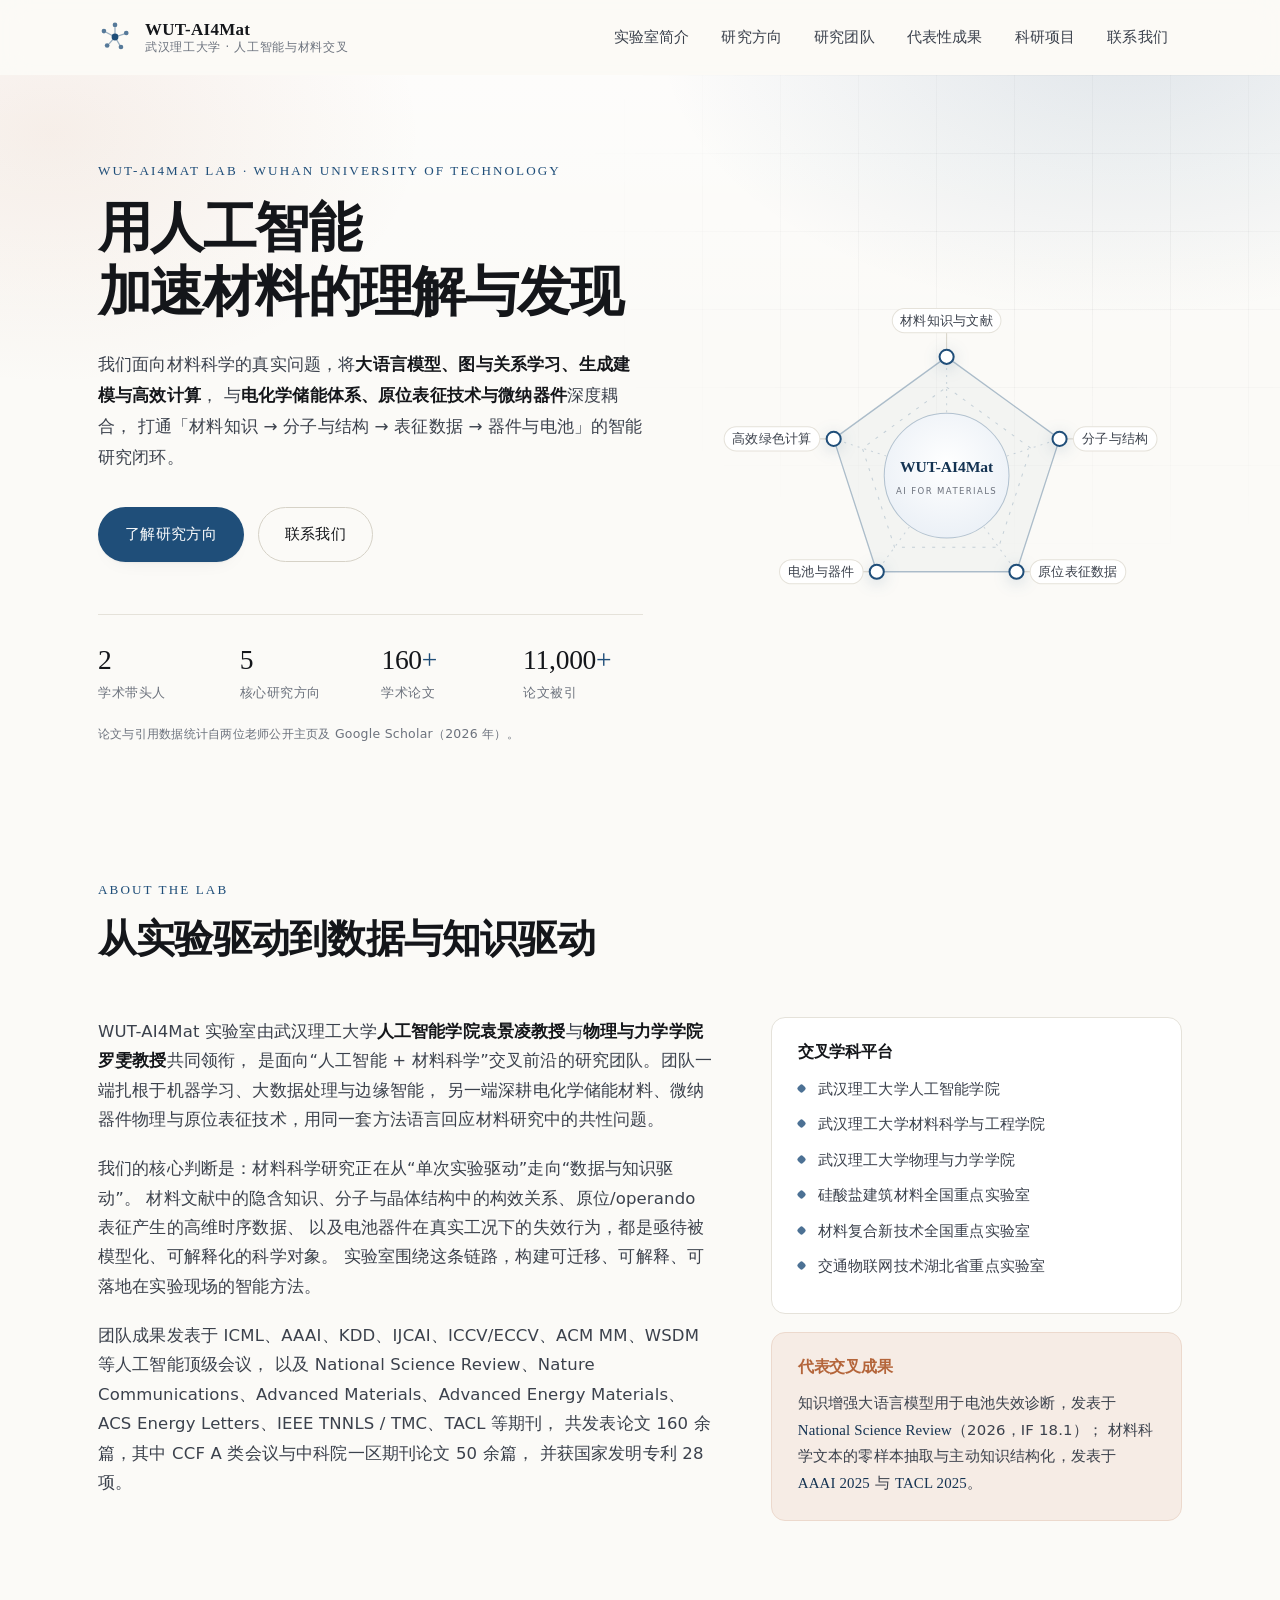
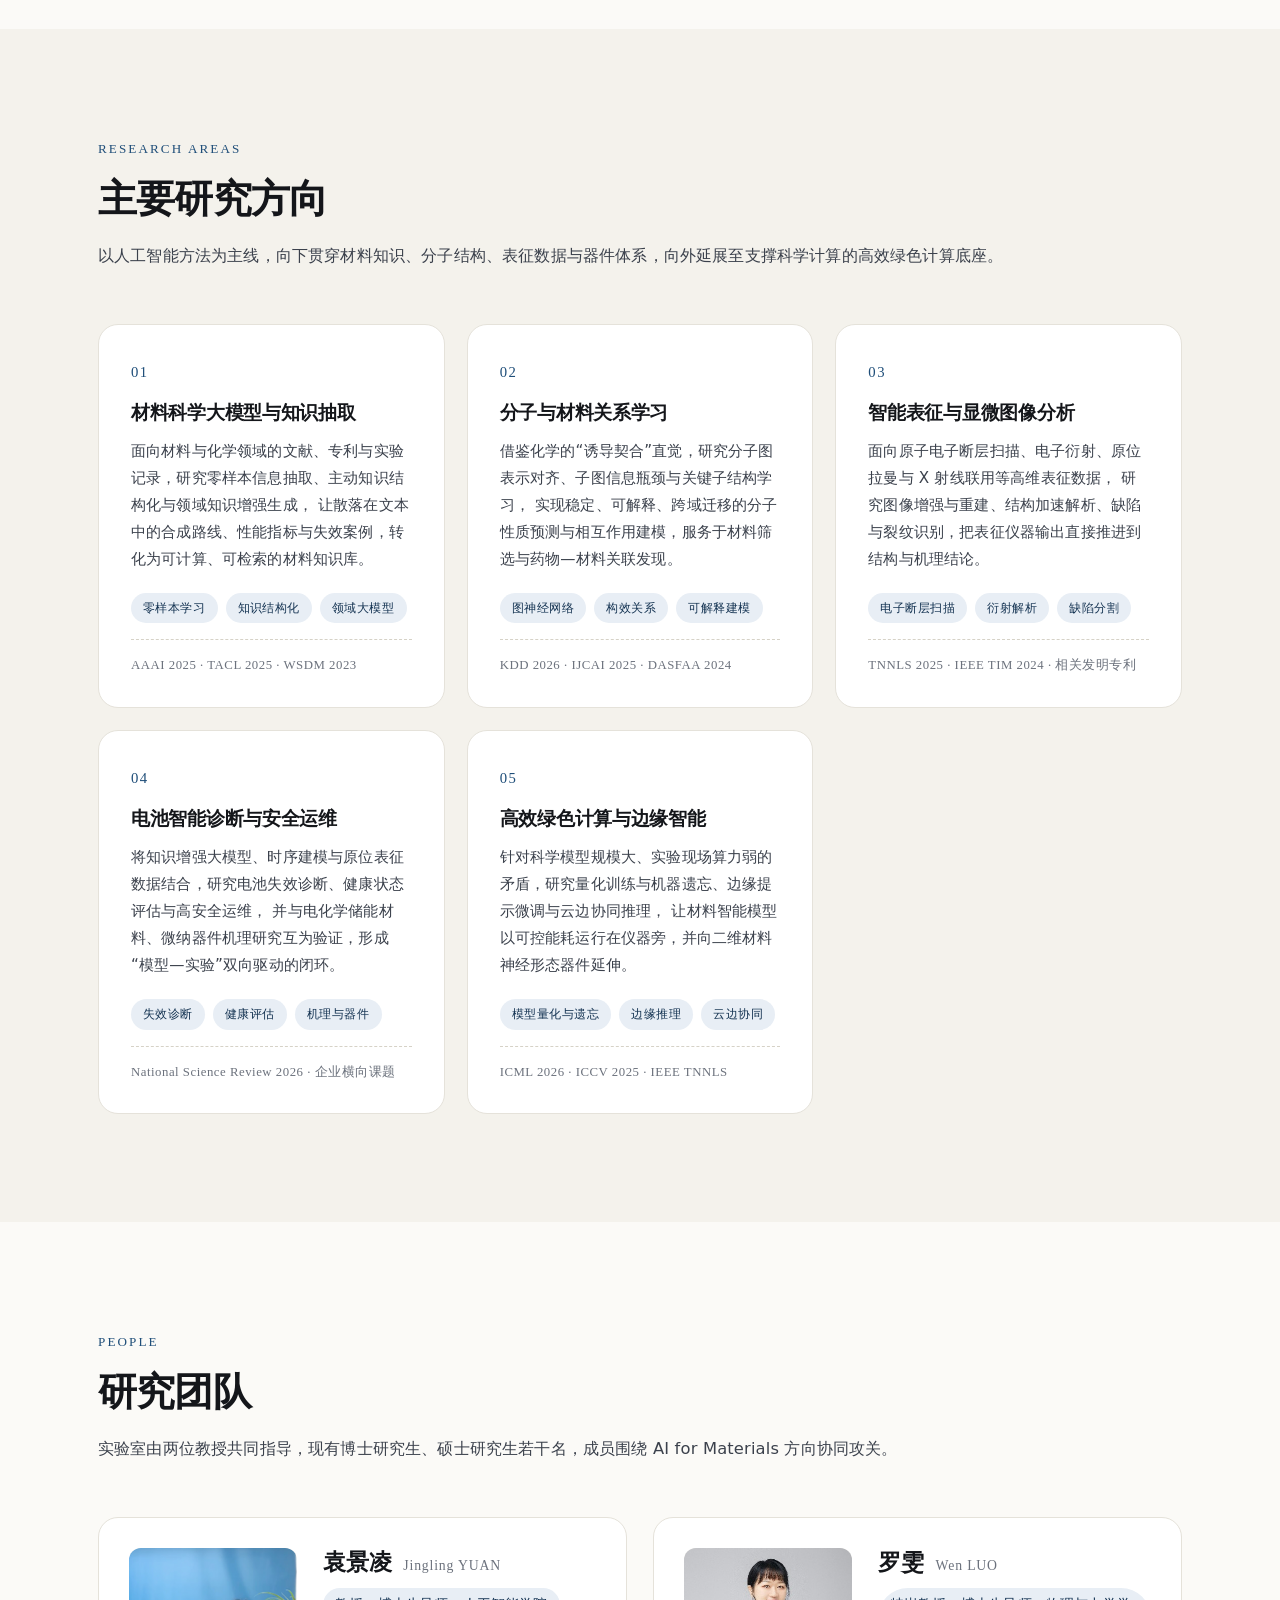
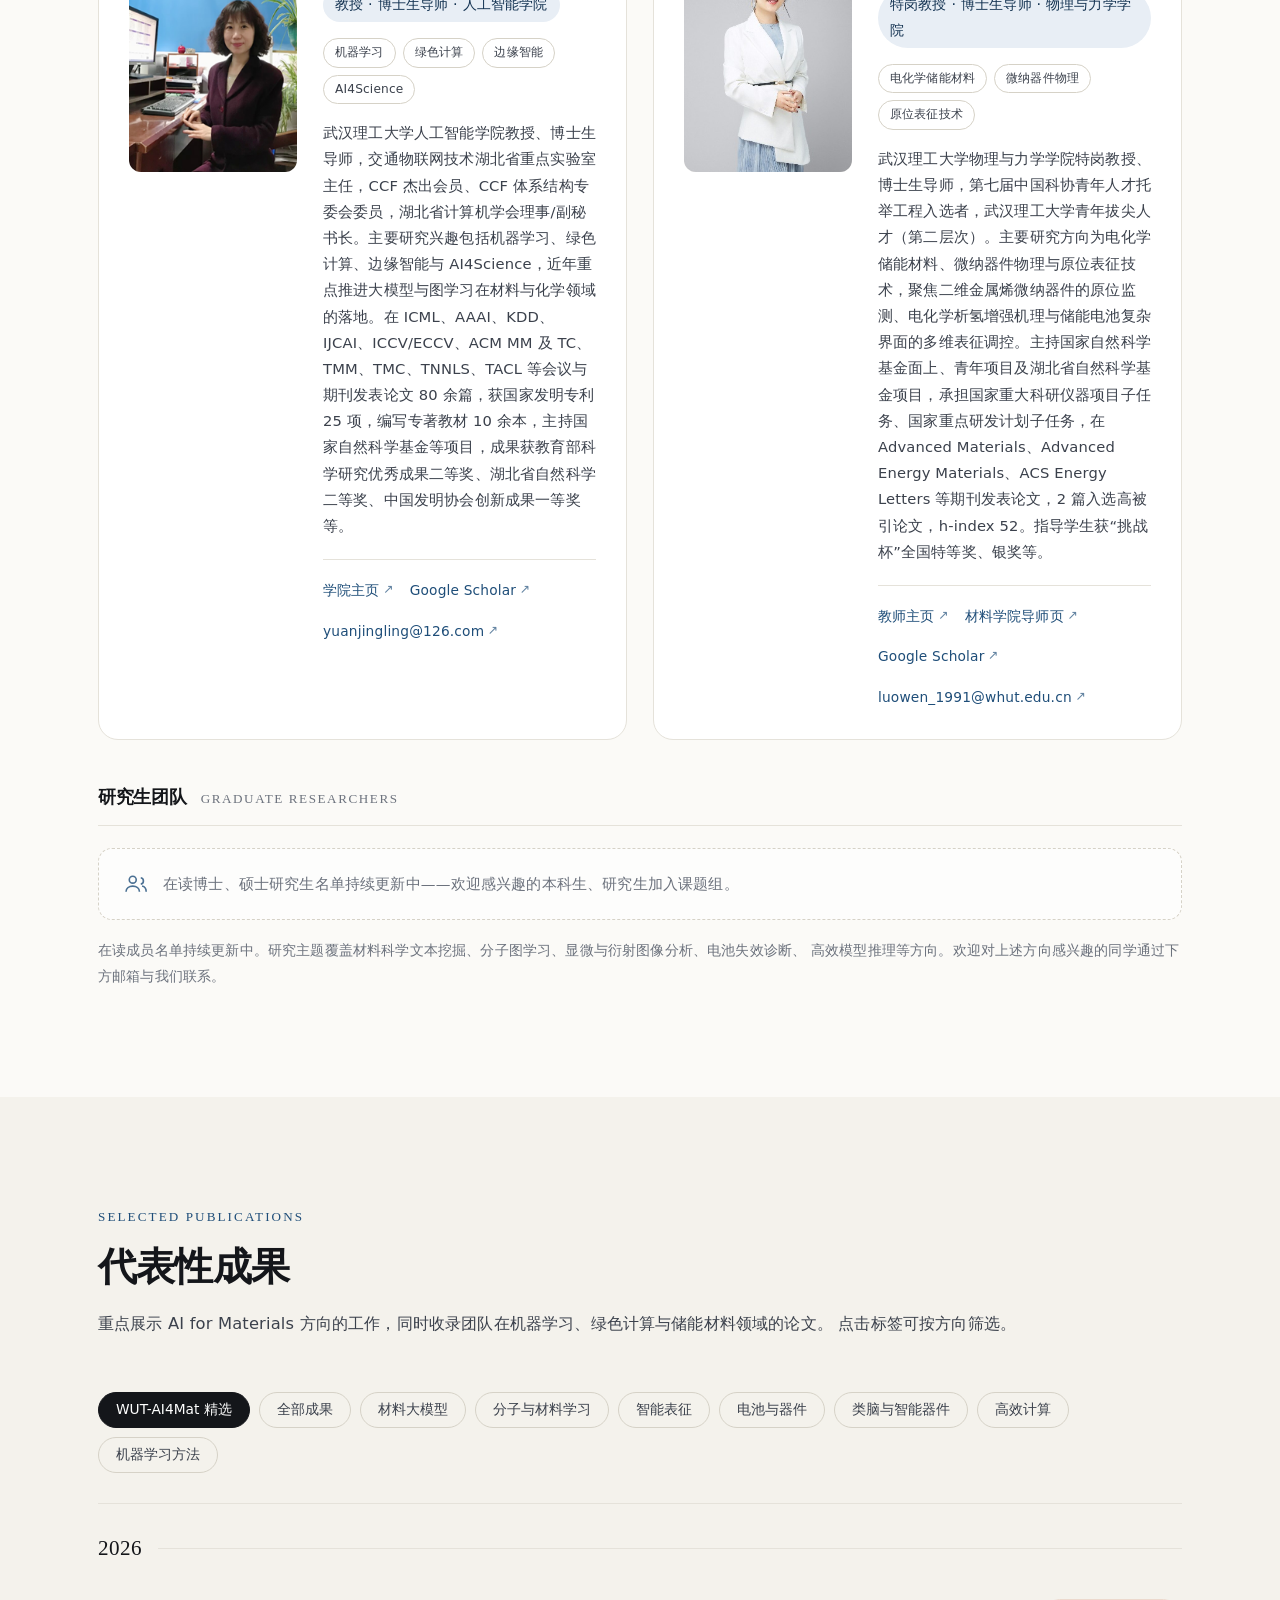
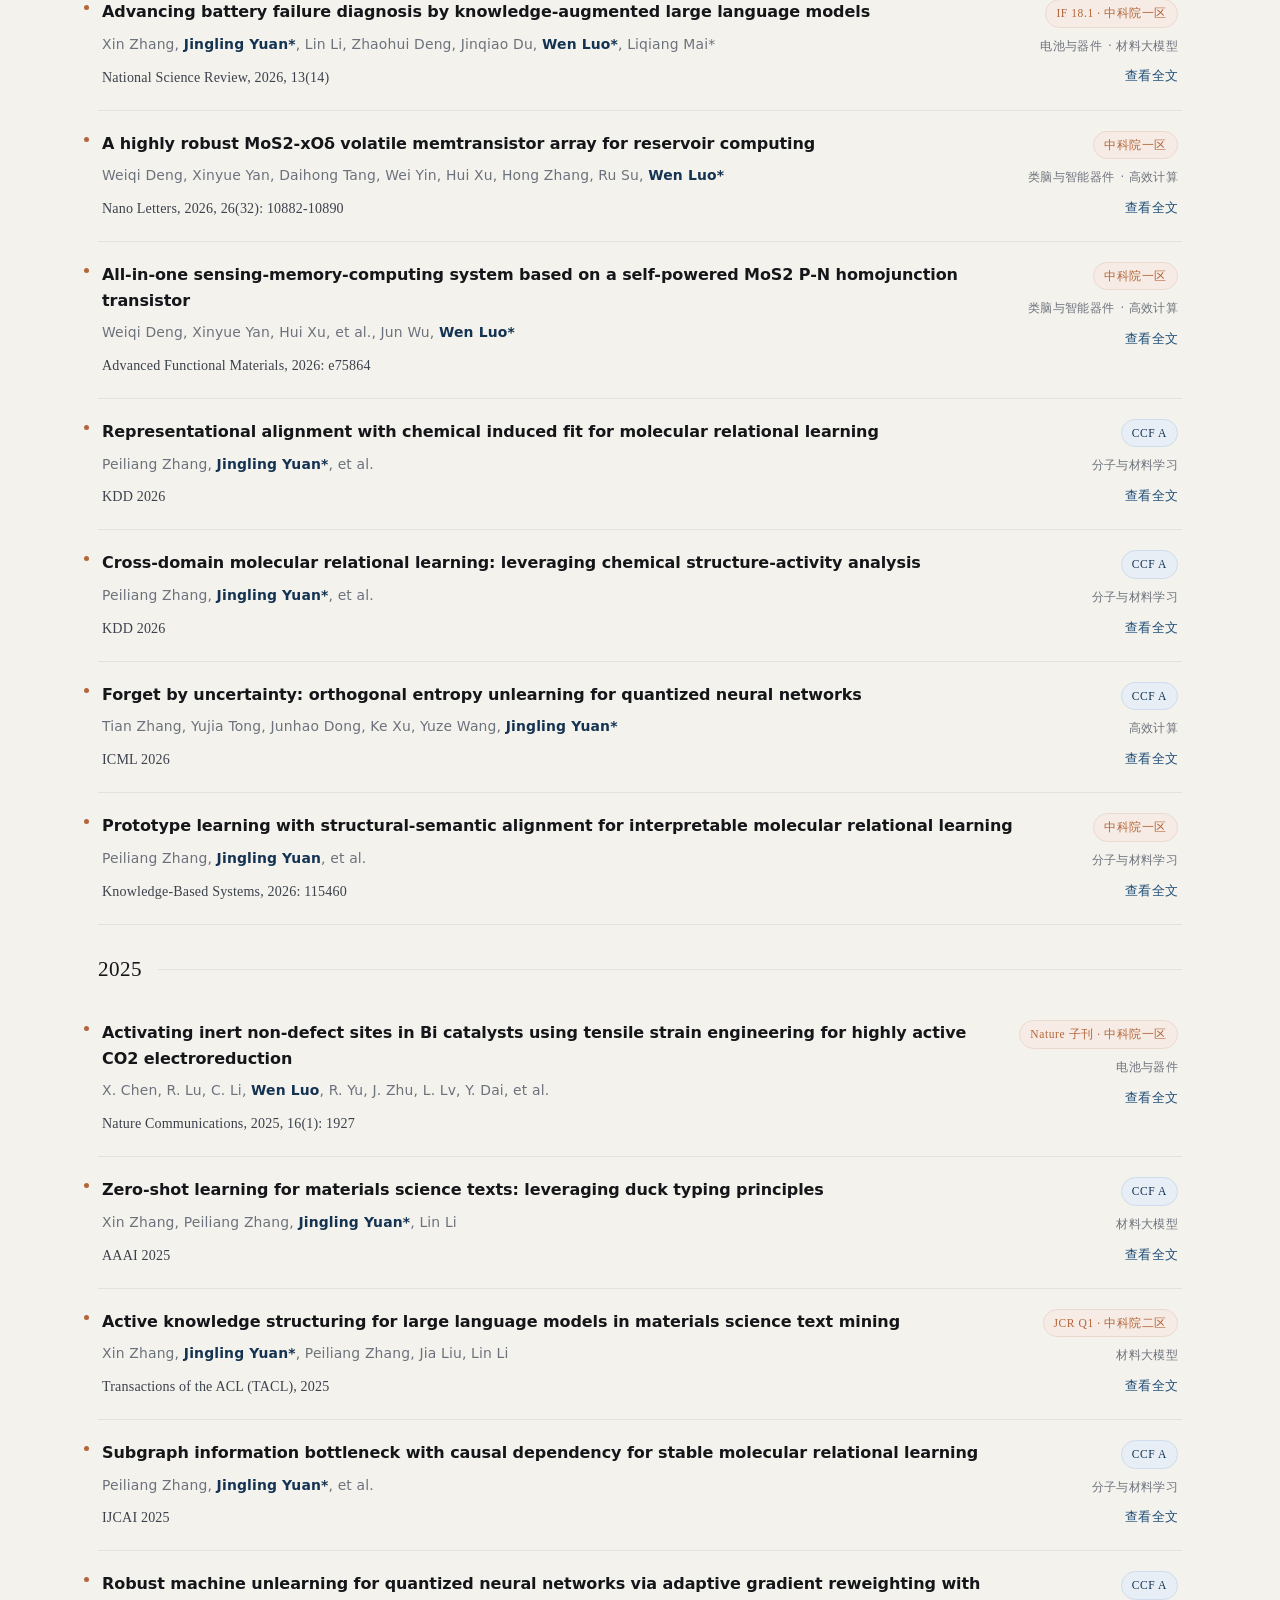
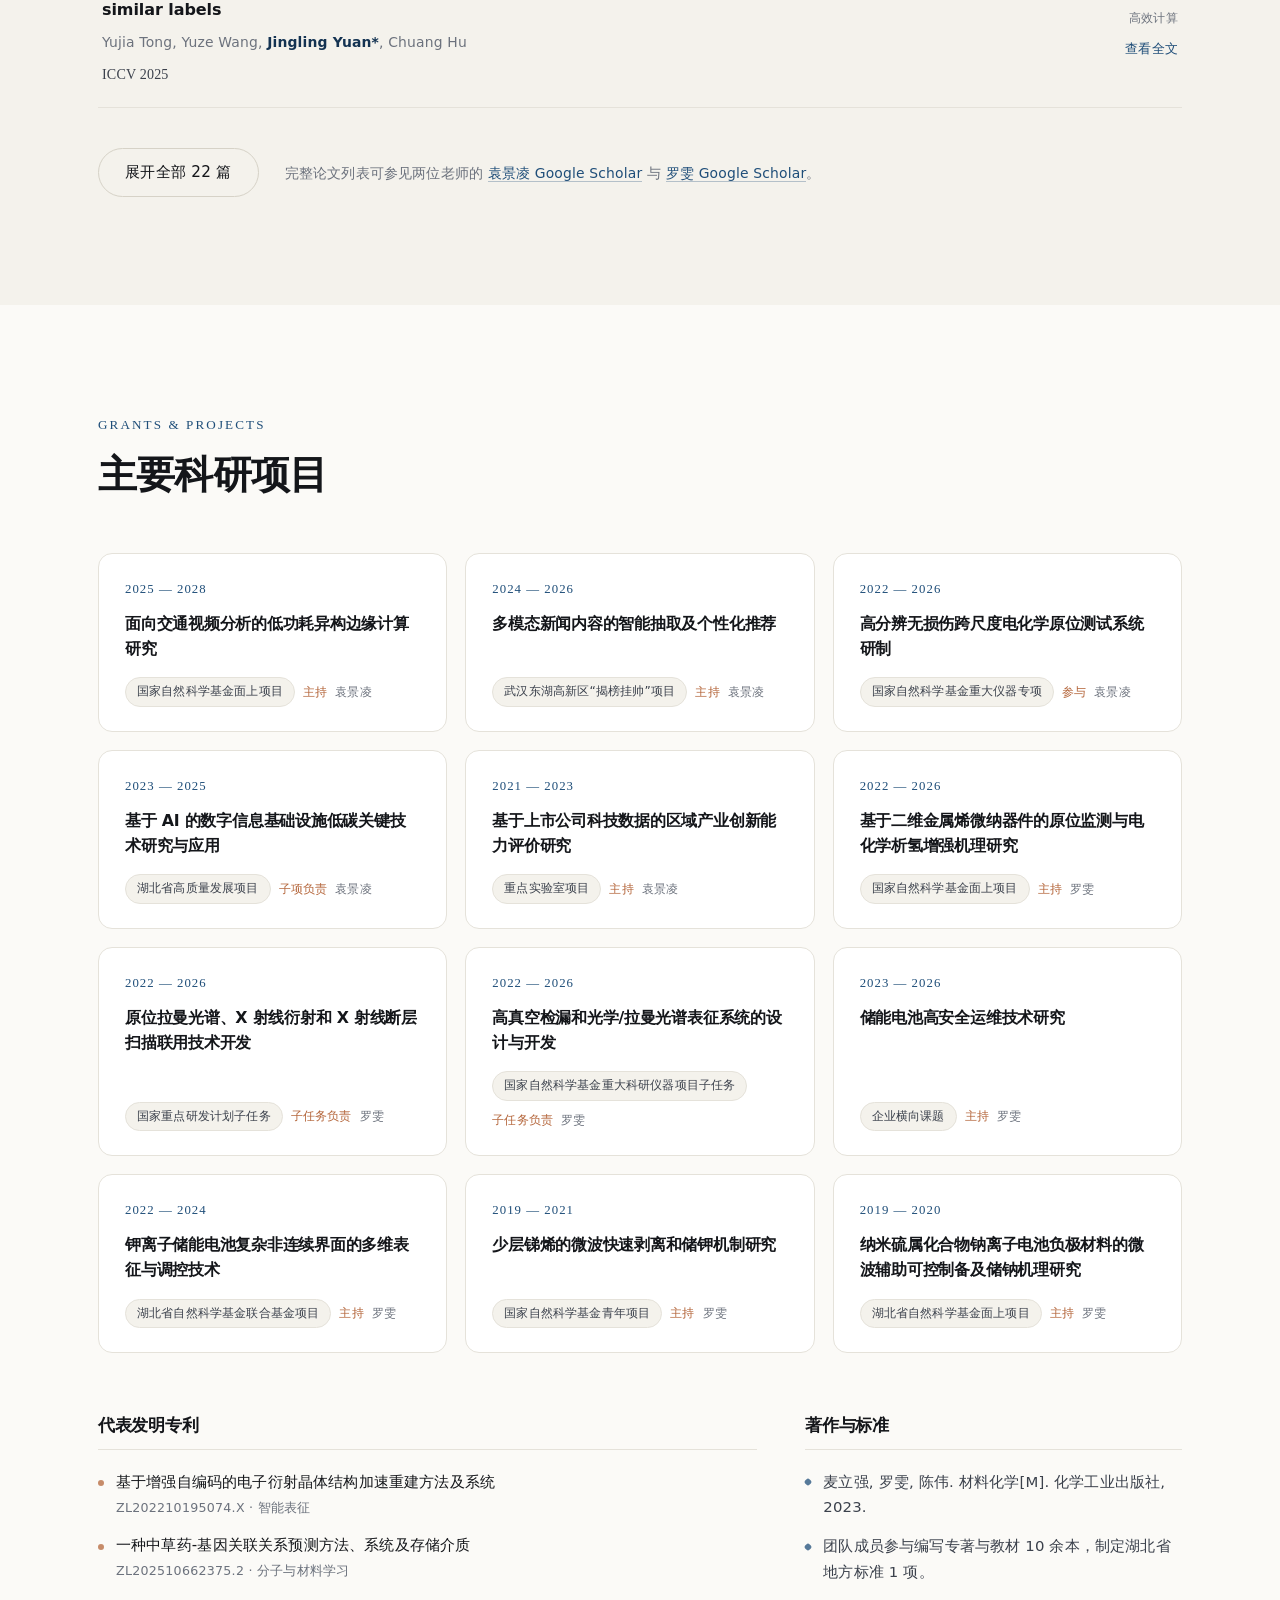
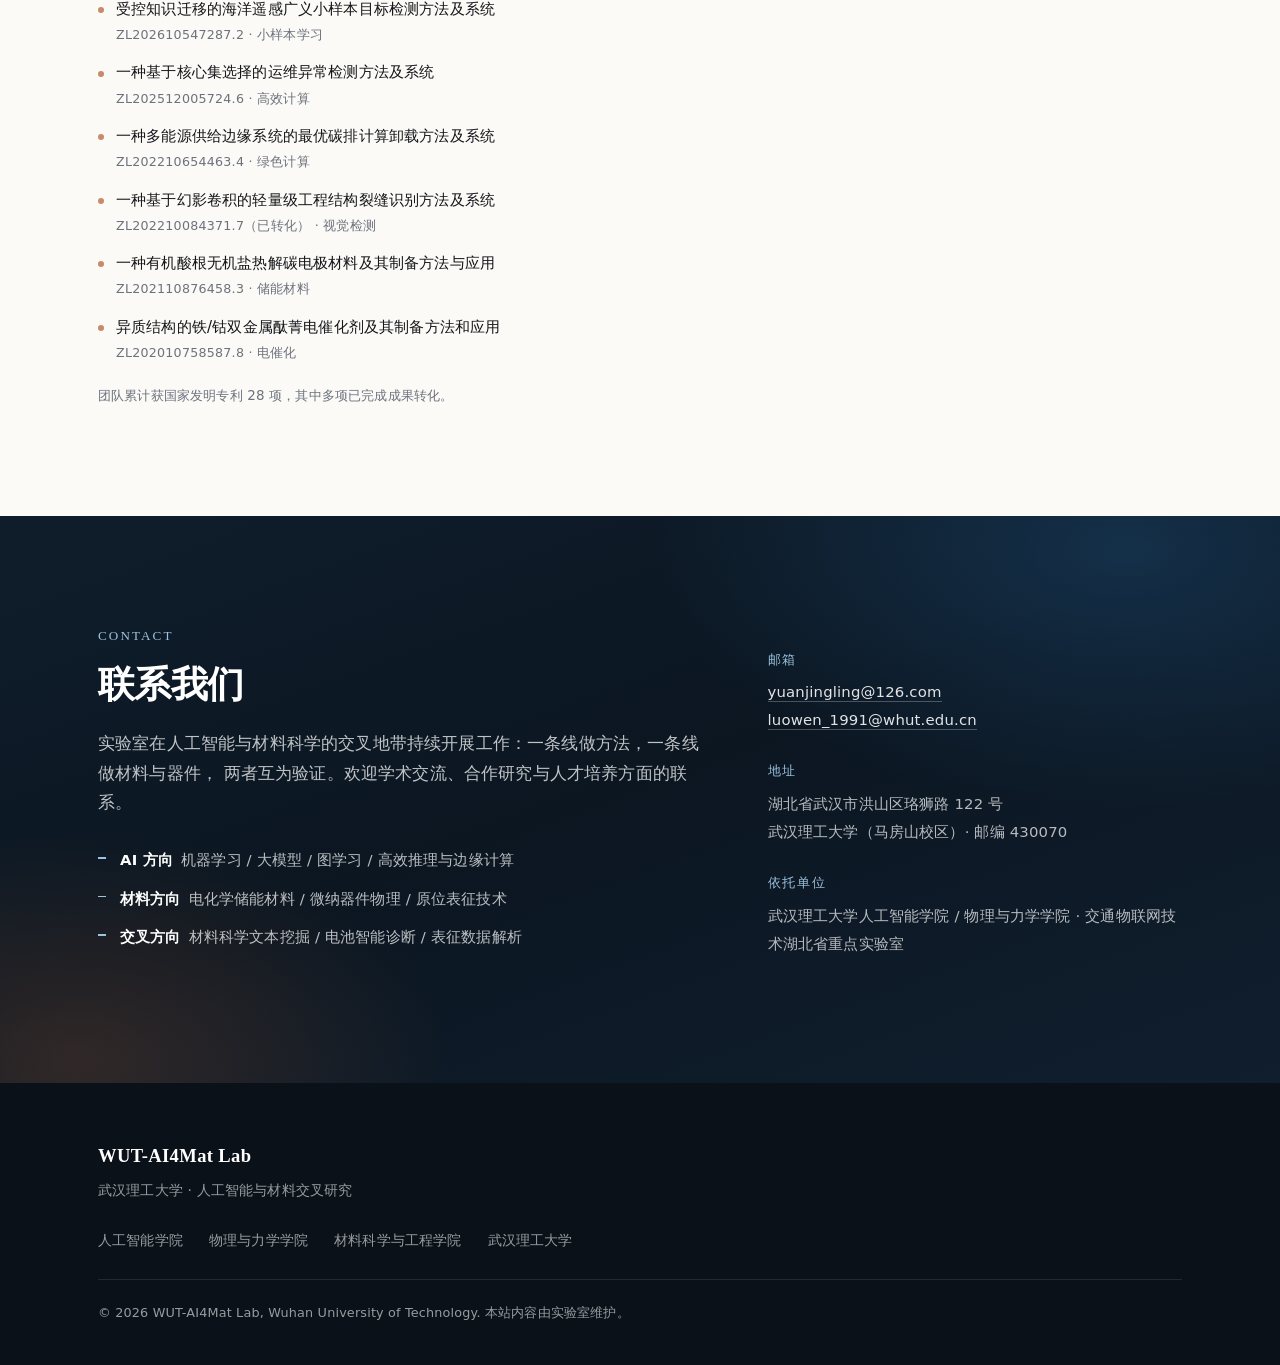
==== index.html @ cfe4f7f4 "把用作方向表述的实验室名改为 AI for Materials（团队导语、成果导语）" ====
<!DOCTYPE html>
<html lang="zh-CN">
<head>
<meta charset="utf-8" />
<meta name="viewport" content="width=device-width, initial-scale=1" />
<title>WUT-AI4Mat 实验室 · 武汉理工大学 | 人工智能驱动的材料科学研究</title>
<meta name="description" content="WUT-AI4Mat 实验室（武汉理工大学）由袁景凌教授与罗雯教授共同领衔，聚焦材料科学大模型、分子与材料关系学习、智能表征分析、电池智能诊断与高效绿色计算，推动人工智能与材料科学的深度交叉。" />
<meta name="keywords" content="WUT-AI4Mat, AI4Mat, 人工智能, 材料科学, 武汉理工大学, 袁景凌, 罗雯, 材料大模型, 分子学习, 电池智能, 原位表征" />
<meta property="og:title" content="WUT-AI4Mat 实验室 · 武汉理工大学" />
<meta property="og:description" content="人工智能驱动的材料科学研究：从材料知识、分子结构到原位表征与电池体系。" />
<meta property="og:type" content="website" />
<link rel="icon" href="assets/img/favicon.svg" type="image/svg+xml" />
<link rel="stylesheet" href="assets/css/style.css" />
</head>
<body>
<a class="skip-link" href="#about">跳到主要内容</a>

<header class="site-header" id="siteHeader">
  <div class="shell header-inner">
    <a class="brand" href="#home" aria-label="WUT-AI4Mat 实验室首页">
      <span class="brand-mark" aria-hidden="true">
        <svg viewBox="0 0 32 32" fill="none">
          <circle cx="16" cy="16" r="3.2" fill="currentColor" />
          <circle cx="16" cy="4.6" r="2.2" fill="currentColor" opacity=".75" />
          <circle cx="26.6" cy="12.2" r="2.2" fill="currentColor" opacity=".75" />
          <circle cx="21.6" cy="25.4" r="2.2" fill="currentColor" opacity=".75" />
          <circle cx="8.6" cy="24" r="2.2" fill="currentColor" opacity=".75" />
          <circle cx="5.6" cy="10.4" r="2.2" fill="currentColor" opacity=".75" />
          <g stroke="currentColor" stroke-width="1.2" opacity=".45">
            <path d="M16 16 16 6.8M16 16 24.9 13M16 16 20.5 23.6M16 16 10.4 22.5M16 16 7.6 11.5" />
          </g>
        </svg>
      </span>
      <span class="brand-text">
        <strong>WUT-AI4Mat</strong>
        <em>武汉理工大学 · 人工智能与材料交叉</em>
      </span>
    </a>

    <button class="nav-toggle" id="navToggle" aria-expanded="false" aria-controls="primaryNav" aria-label="打开导航菜单">
      <span></span><span></span><span></span>
    </button>

    <nav class="primary-nav" id="primaryNav" aria-label="主导航">
      <a href="#about">实验室简介</a>
      <a href="#research">研究方向</a>
      <a href="#team">研究团队</a>
      <a href="#publications">代表性成果</a>
      <a href="#projects">科研项目</a>
      <a href="#contact">联系我们</a>
    </nav>
  </div>
</header>

<main>

  <!-- ============ HERO ============ -->
  <section class="hero" id="home">
    <div class="hero-bg" aria-hidden="true"></div>
    <div class="shell hero-inner">
      <div class="hero-copy reveal">
        <p class="eyebrow">WUT-AI4Mat Lab · Wuhan University of Technology</p>
        <h1>用人工智能<br />加速材料的理解与发现</h1>
        <p class="lede">
          我们面向材料科学的真实问题，将<strong>大语言模型、图与关系学习、生成建模与高效计算</strong>，
          与<strong>电化学储能体系、原位表征技术与微纳器件</strong>深度耦合，
          打通「材料知识 → 分子与结构 → 表征数据 → 器件与电池」的智能研究闭环。
        </p>
        <div class="hero-actions">
          <a class="btn btn-primary" href="#research">了解研究方向</a>
          <a class="btn btn-ghost" href="#contact">联系我们</a>
        </div>
        <dl class="hero-stats">
          <div><dt>2</dt><dd>学术带头人</dd></div>
          <div><dt>5</dt><dd>核心研究方向</dd></div>
          <div><dt>160<span>+</span></dt><dd>学术论文</dd></div>
          <div><dt>11,000<span>+</span></dt><dd>论文被引</dd></div>
        </dl>
        <p class="hero-note">论文与引用数据统计自两位老师公开主页及 Google Scholar（2026 年）。</p>
      </div>

      <figure class="hero-figure reveal" aria-label="WUT-AI4Mat 研究闭环示意图">
        <svg viewBox="0 0 480 440" role="img" aria-labelledby="loopTitle loopDesc">
          <title id="loopTitle">WUT-AI4Mat 研究闭环</title>
          <desc id="loopDesc">以人工智能方法为核心，五个研究方向——材料知识与文献、分子与结构、原位表征数据、电池与器件、高效绿色计算——构成五边形闭环。</desc>
          <defs>
            <radialGradient id="coreGrad" cx="50%" cy="42%" r="68%">
              <stop offset="0%" stop-color="#ffffff" />
              <stop offset="100%" class="tint" />
            </radialGradient>
          </defs>

          <g transform="translate(6,28)">
            <!-- 五边形骨架与内圈虚线 -->
            <polygon class="penta" points="240,102 352.2,183.5 309.4,315.5 170.6,315.5 127.8,183.5" />
            <polygon class="penta-inner" points="240,132 323.7,192.8 291.7,291.2 188.3,291.2 156.3,192.8" />

            <!-- 中心到各方向的细虚线 -->
            <g>
              <line class="spoke" x1="240" y1="220" x2="240" y2="102" />
              <line class="spoke" x1="240" y1="220" x2="352.2" y2="183.5" />
              <line class="spoke" x1="240" y1="220" x2="309.4" y2="315.5" />
              <line class="spoke" x1="240" y1="220" x2="170.6" y2="315.5" />
              <line class="spoke" x1="240" y1="220" x2="127.8" y2="183.5" />
            </g>

            <!-- 顶点到标签牌的短线 -->
            <g>
              <line class="link" x1="240" y1="95" x2="240" y2="78" />
              <line class="link" x1="359.2" y1="183.5" x2="366" y2="183.5" />
              <line class="link" x1="316.4" y1="315.5" x2="323" y2="315.5" />
              <line class="link" x1="163.6" y1="315.5" x2="156.6" y2="315.5" />
              <line class="link" x1="120.8" y1="183.5" x2="113.8" y2="183.5" />
            </g>

            <!-- 中心 -->
            <circle class="core-disc" cx="240" cy="220" r="62" />
            <text class="core-title" x="240" y="216" text-anchor="middle">WUT-AI4Mat</text>
            <text class="core-sub" x="240" y="238" text-anchor="middle">AI FOR MATERIALS</text>

            <!-- 五个方向 -->
            <g class="node" style="--i:0"><circle cx="240" cy="102" r="7" /></g>
            <g class="node" style="--i:1"><circle cx="352.2" cy="183.5" r="7" /></g>
            <g class="node" style="--i:2"><circle cx="309.4" cy="315.5" r="7" /></g>
            <g class="node" style="--i:3"><circle cx="170.6" cy="315.5" r="7" /></g>
            <g class="node" style="--i:4"><circle cx="127.8" cy="183.5" r="7" /></g>

            <!-- 标签牌 -->
            <g>
              <rect class="label-chip" x="186" y="54" width="108" height="24" rx="12" />
              <text class="label-text" x="240" y="70.5" text-anchor="middle">材料知识与文献</text>
              <rect class="label-chip" x="366" y="171.5" width="83" height="24" rx="12" />
              <text class="label-text" x="407.5" y="188" text-anchor="middle">分子与结构</text>
              <rect class="label-chip" x="323" y="303.5" width="95" height="24" rx="12" />
              <text class="label-text" x="370.5" y="320" text-anchor="middle">原位表征数据</text>
              <rect class="label-chip" x="74" y="303.5" width="83" height="24" rx="12" />
              <text class="label-text" x="115.5" y="320" text-anchor="middle">电池与器件</text>
              <rect class="label-chip" x="19" y="171.5" width="95" height="24" rx="12" />
              <text class="label-text" x="66.5" y="188" text-anchor="middle">高效绿色计算</text>
            </g>
          </g>
        </svg>
      </figure>
    </div>
  </section>

  <!-- ============ ABOUT ============ -->
  <section class="section" id="about">
    <div class="shell">
      <header class="section-head reveal">
        <p class="eyebrow">About the Lab</p>
        <h2>从实验驱动到数据与知识驱动</h2>
      </header>

      <div class="about-grid">
        <div class="about-main reveal">
          <p>
            WUT-AI4Mat 实验室由武汉理工大学<strong>人工智能学院袁景凌教授</strong>与<strong>物理与力学学院罗雯教授</strong>共同领衔，
            是面向“人工智能 + 材料科学”交叉前沿的研究团队。团队一端扎根于机器学习、大数据处理与边缘智能，
            另一端深耕电化学储能材料、微纳器件物理与原位表征技术，用同一套方法语言回应材料研究中的共性问题。
          </p>
          <p>
            我们的核心判断是：材料科学研究正在从“单次实验驱动”走向“数据与知识驱动”。
            材料文献中的隐含知识、分子与晶体结构中的构效关系、原位/operando 表征产生的高维时序数据、
            以及电池器件在真实工况下的失效行为，都是亟待被模型化、可解释化的科学对象。
            实验室围绕这条链路，构建可迁移、可解释、可落地在实验现场的智能方法。
          </p>
          <p>
            团队成果发表于 ICML、AAAI、KDD、IJCAI、ICCV/ECCV、ACM MM、WSDM 等人工智能顶级会议，
            以及 National Science Review、Nature Communications、Advanced Materials、Advanced Energy Materials、
            ACS Energy Letters、IEEE TNNLS / TMC、TACL 等期刊，
            共发表论文 160 余篇，其中 CCF A 类会议与中科院一区期刊论文 50 余篇，
            并获国家发明专利 28 项。
          </p>
        </div>

        <aside class="about-side reveal" aria-label="实验室要点">
          <div class="side-card">
            <h3>交叉学科平台</h3>
            <ul class="ticks">
              <li>武汉理工大学人工智能学院</li>
              <li>武汉理工大学材料科学与工程学院</li>
              <li>武汉理工大学物理与力学学院</li>
              <li>硅酸盐建筑材料全国重点实验室</li>
              <li>材料复合新技术全国重点实验室</li>
              <li>交通物联网技术湖北省重点实验室</li>
            </ul>
          </div>
          <div class="side-card side-card-accent">
            <h3>代表交叉成果</h3>
            <p>
              知识增强大语言模型用于电池失效诊断，发表于
              <em>National Science Review</em>（2026，IF 18.1）；
              材料科学文本的零样本抽取与主动知识结构化，发表于
              <em>AAAI 2025</em> 与 <em>TACL 2025</em>。
            </p>
          </div>
        </aside>
      </div>
    </div>
  </section>

  <!-- ============ RESEARCH ============ -->
  <section class="section section-alt" id="research">
    <div class="shell">
      <header class="section-head reveal">
        <p class="eyebrow">Research Areas</p>
        <h2>主要研究方向</h2>
        <p class="section-lede">
          以人工智能方法为主线，向下贯穿材料知识、分子结构、表征数据与器件体系，向外延展至支撑科学计算的高效绿色计算底座。
        </p>
      </header>

      <div class="research-grid">
        <article class="rcard reveal">
          <span class="rcard-num">01</span>
          <h3>材料科学大模型与知识抽取</h3>
          <p>
            面向材料与化学领域的文献、专利与实验记录，研究零样本信息抽取、主动知识结构化与领域知识增强生成，
            让散落在文本中的合成路线、性能指标与失效案例，转化为可计算、可检索的材料知识库。
          </p>
          <ul class="rcard-tags">
            <li>零样本学习</li><li>知识结构化</li><li>领域大模型</li>
          </ul>
          <p class="rcard-ref">AAAI 2025 · TACL 2025 · WSDM 2023</p>
        </article>

        <article class="rcard reveal">
          <span class="rcard-num">02</span>
          <h3>分子与材料关系学习</h3>
          <p>
            借鉴化学的“诱导契合”直觉，研究分子图表示对齐、子图信息瓶颈与关键子结构学习，
            实现稳定、可解释、跨域迁移的分子性质预测与相互作用建模，服务于材料筛选与药物—材料关联发现。
          </p>
          <ul class="rcard-tags">
            <li>图神经网络</li><li>构效关系</li><li>可解释建模</li>
          </ul>
          <p class="rcard-ref">KDD 2026 · IJCAI 2025 · DASFAA 2024</p>
        </article>

        <article class="rcard reveal">
          <span class="rcard-num">03</span>
          <h3>智能表征与显微图像分析</h3>
          <p>
            面向原子电子断层扫描、电子衍射、原位拉曼与 X 射线联用等高维表征数据，
            研究图像增强与重建、结构加速解析、缺陷与裂纹识别，把表征仪器输出直接推进到结构与机理结论。
          </p>
          <ul class="rcard-tags">
            <li>电子断层扫描</li><li>衍射解析</li><li>缺陷分割</li>
          </ul>
          <p class="rcard-ref">TNNLS 2025 · IEEE TIM 2024 · 相关发明专利</p>
        </article>

        <article class="rcard reveal">
          <span class="rcard-num">04</span>
          <h3>电池智能诊断与安全运维</h3>
          <p>
            将知识增强大模型、时序建模与原位表征数据结合，研究电池失效诊断、健康状态评估与高安全运维，
            并与电化学储能材料、微纳器件机理研究互为验证，形成“模型—实验”双向驱动的闭环。
          </p>
          <ul class="rcard-tags">
            <li>失效诊断</li><li>健康评估</li><li>机理与器件</li>
          </ul>
          <p class="rcard-ref">National Science Review 2026 · 企业横向课题</p>
        </article>

        <article class="rcard reveal">
          <span class="rcard-num">05</span>
          <h3>高效绿色计算与边缘智能</h3>
          <p>
            针对科学模型规模大、实验现场算力弱的矛盾，研究量化训练与机器遗忘、边缘提示微调与云边协同推理，
            让材料智能模型以可控能耗运行在仪器旁，并向二维材料神经形态器件延伸。
          </p>
          <ul class="rcard-tags">
            <li>模型量化与遗忘</li><li>边缘推理</li><li>云边协同</li>
          </ul>
          <p class="rcard-ref">ICML 2026 · ICCV 2025 · IEEE TNNLS</p>
        </article>
      </div>
    </div>
  </section>

  <!-- ============ TEAM ============ -->
  <section class="section" id="team">
    <div class="shell">
      <header class="section-head reveal">
        <p class="eyebrow">People</p>
        <h2>研究团队</h2>
        <p class="section-lede">
          实验室由两位教授共同指导，现有博士研究生、硕士研究生若干名，成员围绕 AI for Materials 方向协同攻关。
        </p>
      </header>

      <div class="faculty-grid" id="facultyGrid"><!-- 由 assets/js/data.js 渲染 --></div>

      <div class="members-block reveal">
        <div class="members-head">
          <h3>研究生团队</h3>
          <p>Graduate Researchers</p>
        </div>
        <div class="members-grid" id="membersGrid"><!-- 由 assets/js/data.js 渲染 --></div>
        <p class="members-note">
          在读成员名单持续更新中。研究主题覆盖材料科学文本挖掘、分子图学习、显微与衍射图像分析、电池失效诊断、
          高效模型推理等方向。欢迎对上述方向感兴趣的同学通过下方邮箱与我们联系。
        </p>
      </div>
    </div>
  </section>

  <!-- ============ PUBLICATIONS ============ -->
  <section class="section section-alt" id="publications">
    <div class="shell">
      <header class="section-head reveal">
        <p class="eyebrow">Selected Publications</p>
        <h2>代表性成果</h2>
        <p class="section-lede">
          重点展示 AI for Materials 方向的工作，同时收录团队在机器学习、绿色计算与储能材料领域的论文。
          点击标签可按方向筛选。
        </p>
      </header>

      <div class="filters reveal" id="pubFilters" role="group" aria-label="按研究方向筛选论文"></div>

      <div class="pub-list" id="pubList"><!-- 由 assets/js/data.js 渲染 --></div>

      <div class="pub-more reveal">
        <button class="btn btn-ghost" id="pubToggle" aria-expanded="false">显示全部成果</button>
        <p class="pub-meta">
          完整论文列表可参见两位老师的
          <a href="https://scholar.google.com/citations?user=0k0SnZkAAAAJ&amp;hl=en" target="_blank" rel="noopener">袁景凌 Google Scholar</a>
          与
          <a href="https://scholar.google.com/citations?user=D9qoVOoAAAAJ&amp;hl=en" target="_blank" rel="noopener">罗雯 Google Scholar</a>。
        </p>
      </div>
    </div>
  </section>

  <!-- ============ PROJECTS ============ -->
  <section class="section" id="projects">
    <div class="shell">
      <header class="section-head reveal">
        <p class="eyebrow">Grants &amp; Projects</p>
        <h2>主要科研项目</h2>
      </header>
      <div class="projects-grid" id="projectsGrid"><!-- 由 assets/js/data.js 渲染 --></div>
      <div class="patents-block" id="patentsBlock"><!-- 由 assets/js/data.js 渲染 --></div>
    </div>
  </section>

  <!-- ============ CONTACT ============ -->
  <section class="section section-dark" id="contact">
    <div class="shell join-grid">
      <div class="join-main reveal">
        <p class="eyebrow">Contact</p>
        <h2>联系我们</h2>
        <p>
          实验室在人工智能与材料科学的交叉地带持续开展工作：一条线做方法，一条线做材料与器件，
          两者互为验证。欢迎学术交流、合作研究与人才培养方面的联系。
        </p>
        <ul class="join-list">
          <li><strong>AI 方向</strong>机器学习 / 大模型 / 图学习 / 高效推理与边缘计算</li>
          <li><strong>材料方向</strong>电化学储能材料 / 微纳器件物理 / 原位表征技术</li>
          <li><strong>交叉方向</strong>材料科学文本挖掘 / 电池智能诊断 / 表征数据解析</li>
        </ul>
      </div>

      <aside class="join-side reveal">
        <dl class="contact-list">
          <div>
            <dt>邮箱</dt>
            <dd>
              <a href="mailto:yuanjingling@126.com">yuanjingling@126.com</a><br />
              <a href="mailto:luowen_1991@whut.edu.cn">luowen_1991@whut.edu.cn</a>
            </dd>
          </div>
          <div>
            <dt>地址</dt>
            <dd>湖北省武汉市洪山区珞狮路 122 号<br />武汉理工大学（马房山校区）· 邮编 430070</dd>
          </div>
          <div>
            <dt>依托单位</dt>
            <dd>武汉理工大学人工智能学院 / 物理与力学学院 · 交通物联网技术湖北省重点实验室</dd>
          </div>
        </dl>
      </aside>
    </div>
  </section>

</main>

<footer class="site-footer">
  <div class="shell footer-inner">
    <div class="footer-brand">
      <strong>WUT-AI4Mat Lab</strong>
      <span>武汉理工大学 · 人工智能与材料交叉研究</span>
    </div>
    <nav class="footer-links" aria-label="友情链接">
      <a href="https://ai.whut.edu.cn/" target="_blank" rel="noopener">人工智能学院</a>
      <a href="http://phymech.whut.edu.cn/" target="_blank" rel="noopener">物理与力学学院</a>
      <a href="http://smse.whut.edu.cn/" target="_blank" rel="noopener">材料科学与工程学院</a>
      <a href="https://www.whut.edu.cn/" target="_blank" rel="noopener">武汉理工大学</a>
    </nav>
    <p class="footer-copy">© <span id="year">2026</span> WUT-AI4Mat Lab, Wuhan University of Technology. 本站内容由实验室维护。</p>
  </div>
</footer>

<button class="to-top" id="toTop" aria-label="返回顶部" hidden>↑</button>

<script src="assets/js/data.js"></script>
<script src="assets/js/main.js"></script>
</body>
</html>
---- assets/css/style.css ----
/* ============================================================
   WUT-AI4Mat Lab — 站点样式
   设计基调：低饱和暖白纸面 + 墨黑文字 + 深青主色 + 铜色点缀
   ============================================================ */

:root {
  --paper:        #fbfaf7;
  --paper-2:      #f4f2ec;
  --surface:      #ffffff;
  --ink:          #14161a;
  --ink-2:        #3b414c;
  --muted:        #6c727d;
  --line:         #e5e2da;
  --line-strong:  #d6d2c7;
  /* ---------- 主题色：整套配色只改这一段即可换色 ----------
     当前为蓝色系；上一版绿色系为
     #0e6b62 / #0a4a44 / #e9f1ef / 14,107,98 / #7fd6c8 / #cfe2de /
     #12211f / #0d1b1a / #101f26 / #0b1514                */
  --accent:        #1f4e79;            /* 主色：链接、按钮、强调 */
  --accent-deep:   #143352;            /* 深一档：标题与强调文字 */
  --accent-soft:   #e8eef5;            /* 极浅底：标签、引用底 */
  --accent-rgb:    31, 78, 121;        /* 主色 RGB：半透明叠加用 */
  --accent-light:  #9cc3e0;            /* 深色区块上的浅色强调 */
  --accent-line:   #cfdceb;            /* 主色的浅边框 */
  --dark-1:        #0f1d2b;            /* 深色区块渐变起点 */
  --dark-2:        #0b1621;            /* 深色区块渐变中段 */
  --dark-3:        #101e2e;            /* 深色区块渐变终点 */
  --dark-footer:   #0a1119;            /* 页脚底色 */
  --copper:       #b4653a;
  --copper-soft:  #f6ece5;

  --font-sans: "Inter", "HarmonyOS Sans SC", "PingFang SC", "Hiragino Sans GB",
               "Microsoft YaHei", "Source Han Sans SC", system-ui, -apple-system, "Segoe UI", sans-serif;
  --font-serif: "Iowan Old Style", "Palatino Linotype", Palatino, Georgia, "Times New Roman", serif;

  --radius: 14px;
  --radius-lg: 20px;
  --shell: 1140px;
  --shadow-sm: 0 1px 2px rgba(20, 22, 26, .04), 0 8px 24px -18px rgba(20, 22, 26, .18);
  --shadow-md: 0 2px 4px rgba(20, 22, 26, .05), 0 24px 48px -28px rgba(20, 22, 26, .26);
  --ease: cubic-bezier(.22, .61, .36, 1);
}

*, *::before, *::after { box-sizing: border-box; }

html { -webkit-text-size-adjust: 100%; scroll-behavior: smooth; scroll-padding-top: 84px; }

body {
  margin: 0;
  background: var(--paper);
  color: var(--ink);
  font-family: var(--font-sans);
  font-size: 16.5px;
  line-height: 1.78;
  letter-spacing: .01em;
  -webkit-font-smoothing: antialiased;
  text-rendering: optimizeLegibility;
}

img { max-width: 100%; display: block; }
a { color: inherit; text-decoration: none; }

h1, h2, h3, h4 { margin: 0; font-weight: 600; line-height: 1.24; letter-spacing: -0.015em; }
p { margin: 0; }
ul { margin: 0; padding: 0; list-style: none; }
em { font-style: normal; }
strong { font-weight: 600; }

:focus-visible {
  outline: 2px solid var(--accent);
  outline-offset: 3px;
  border-radius: 4px;
}

.shell { width: 100%; max-width: var(--shell); margin: 0 auto; padding: 0 28px; }

.skip-link {
  position: absolute; left: -9999px; top: 0; z-index: 999;
  background: var(--accent); color: #fff; padding: 10px 18px; border-radius: 0 0 10px 0;
}
.skip-link:focus { left: 0; }

/* ---------- 通用排版 ---------- */
.eyebrow {
  font-family: var(--font-serif);
  font-size: .82rem;
  letter-spacing: .16em;
  text-transform: uppercase;
  color: var(--accent);
  margin-bottom: 14px;
}

.section { padding: 108px 0; position: relative; }
.section-alt { background: var(--paper-2); }
/* 首屏与简介区之间不必留出整节的内边距，收窄这一段 */
#about { padding-top: 72px; }

/* 不设 max-width：导语按容器实际可用宽度铺满，避免提前折行 */
.section-head { margin-bottom: 54px; }
.section-head h2 {
  font-size: clamp(1.72rem, 3.2vw, 2.42rem);
  letter-spacing: -0.02em;
}
.section-lede { margin-top: 18px; color: var(--ink-2); font-size: 1.02rem; }

/* ---------- 按钮 ---------- */
.btn {
  display: inline-flex; align-items: center; justify-content: center; gap: 8px;
  padding: 13px 26px; border-radius: 999px;
  font-size: .95rem; font-weight: 500; letter-spacing: .02em;
  border: 1px solid transparent; cursor: pointer;
  transition: transform .25s var(--ease), background-color .25s var(--ease),
              border-color .25s var(--ease), color .25s var(--ease), box-shadow .25s var(--ease);
  white-space: nowrap; font-family: inherit;
}
.btn-primary { background: var(--accent); color: #fff; box-shadow: var(--shadow-sm); }
.btn-primary:hover { background: var(--accent-deep); transform: translateY(-2px); }
.btn-ghost { background: transparent; color: var(--ink); border-color: var(--line-strong); }
.btn-ghost:hover { border-color: var(--accent); color: var(--accent); transform: translateY(-2px); }
/* ============================================================
   Header
   ============================================================ */
.site-header {
  position: sticky; top: 0; z-index: 100;
  background: rgba(251, 250, 247, .78);
  backdrop-filter: saturate(180%) blur(14px);
  -webkit-backdrop-filter: saturate(180%) blur(14px);
  border-bottom: 1px solid transparent;
  transition: border-color .3s var(--ease), background-color .3s var(--ease);
}
.site-header.is-stuck { border-bottom-color: var(--line); }

.header-inner {
  display: flex; align-items: center; justify-content: space-between; gap: 24px;
  min-height: 74px;
}

.brand { display: flex; align-items: center; gap: 13px; }
.brand-mark { width: 34px; height: 34px; color: var(--accent); flex: none; }
.brand-mark svg { width: 100%; height: 100%; }
.brand-text { display: flex; flex-direction: column; line-height: 1.25; }
.brand-text strong {
  font-family: var(--font-serif); font-size: 1.06rem; letter-spacing: .02em; font-weight: 600;
}
.brand-text em {
  font-size: .72rem; color: var(--muted); letter-spacing: .06em;
}

.primary-nav { display: flex; align-items: center; gap: 4px; }
.primary-nav a {
  position: relative; padding: 9px 14px; border-radius: 999px;
  font-size: .93rem; color: var(--ink-2);
  transition: color .22s var(--ease), background-color .22s var(--ease);
}
.primary-nav a:hover { color: var(--ink); background: rgba(var(--accent-rgb), .07); }
.primary-nav a.is-active { color: var(--accent); }
.primary-nav a.is-active::after {
  content: ""; position: absolute; left: 50%; bottom: 2px; transform: translateX(-50%);
  width: 16px; height: 2px; border-radius: 2px; background: var(--accent);
}
.nav-toggle {
  display: none; width: 42px; height: 42px; padding: 0;
  background: transparent; border: 1px solid var(--line-strong); border-radius: 12px;
  cursor: pointer; flex-direction: column; align-items: center; justify-content: center; gap: 5px;
}
.nav-toggle span {
  display: block; width: 17px; height: 1.6px; background: var(--ink); border-radius: 2px;
  transition: transform .28s var(--ease), opacity .28s var(--ease);
}
.nav-toggle[aria-expanded="true"] span:nth-child(1) { transform: translateY(6.6px) rotate(45deg); }
.nav-toggle[aria-expanded="true"] span:nth-child(2) { opacity: 0; }
.nav-toggle[aria-expanded="true"] span:nth-child(3) { transform: translateY(-6.6px) rotate(-45deg); }

/* ============================================================
   Hero
   ============================================================ */
.hero { position: relative; overflow: hidden; padding: 84px 0 60px; }
.hero-bg {
  position: absolute; inset: 0; pointer-events: none;
  background:
    radial-gradient(760px 460px at 88% -6%, rgba(var(--accent-rgb), .13), transparent 62%),
    radial-gradient(620px 420px at 4% 8%, rgba(180, 101, 58, .09), transparent 60%),
    linear-gradient(180deg, rgba(255, 255, 255, .5), transparent 40%);
}
.hero-bg::after {
  content: ""; position: absolute; inset: 0;
  background-image:
    linear-gradient(rgba(20, 22, 26, .045) 1px, transparent 1px),
    linear-gradient(90deg, rgba(20, 22, 26, .045) 1px, transparent 1px);
  background-size: 78px 78px;
  mask-image: radial-gradient(680px 460px at 82% 22%, #000 10%, transparent 72%);
  -webkit-mask-image: radial-gradient(680px 460px at 82% 22%, #000 10%, transparent 72%);
}

.hero-inner {
  position: relative;
  display: grid; grid-template-columns: minmax(0, 1.06fr) minmax(0, .94fr);
  gap: 56px; align-items: center;
}

.hero-copy h1 {
  font-size: clamp(2.1rem, 4.6vw, 3.35rem);
  letter-spacing: -0.03em; line-height: 1.18;
  margin-bottom: 26px;
}
.hero-copy .lede {
  max-width: 560px; color: var(--ink-2); font-size: 1.05rem; line-height: 1.85;
}
.hero-copy .lede strong { color: var(--ink); font-weight: 600; }

.hero-actions { display: flex; flex-wrap: wrap; gap: 14px; margin-top: 34px; }

.hero-stats {
  display: grid; grid-template-columns: repeat(4, minmax(0, 1fr));
  gap: 22px; margin: 52px 0 0; padding-top: 30px;
  border-top: 1px solid var(--line);
}
.hero-stats div { min-width: 0; }
.hero-stats dt {
  font-family: var(--font-serif); font-size: 1.72rem; line-height: 1.1;
  color: var(--ink); letter-spacing: -0.01em;
}
.hero-stats dt span { color: var(--accent); }
.hero-stats dd { margin: 6px 0 0; font-size: .84rem; color: var(--muted); letter-spacing: .04em; }
.hero-note { margin-top: 18px; font-size: .78rem; color: var(--muted); letter-spacing: .02em; }

/* Hero 图：五个方向构成的五边形研究闭环 */
.hero-figure { margin: 0; }
.hero-figure svg { width: 100%; height: auto; overflow: visible; }

/* 五边形骨架 */
.hero-figure .penta {
  fill: rgba(var(--accent-rgb), .035);
  stroke: var(--accent); stroke-opacity: .35;
  stroke-width: 1.3; stroke-linejoin: round;
}
.hero-figure .penta-plain {
  fill: none; stroke: var(--accent); stroke-opacity: .3; stroke-width: 1.2; stroke-linejoin: round;
}
.hero-figure .penta-inner {
  fill: none; stroke: var(--accent); stroke-opacity: .22;
  stroke-width: 1; stroke-dasharray: 3 7;
  animation: dash 34s linear infinite;
}
.hero-figure .spoke { stroke: var(--accent); stroke-opacity: .2; stroke-width: 1; stroke-dasharray: 2 5; }
.hero-figure .link { stroke: var(--line-strong); stroke-width: 1; }

/* 有向流动（方案 B 用） */
.hero-figure .flow-line { fill: none; stroke: var(--accent); stroke-opacity: .5; stroke-width: 1.4; }

/* 顶点 */
.hero-figure .node circle {
  fill: var(--surface); stroke: var(--accent); stroke-width: 2;
  filter: drop-shadow(0 3px 8px rgba(var(--accent-rgb), .2));
  transform-box: fill-box; transform-origin: center;
  animation: pulse 4.6s var(--ease) infinite; animation-delay: calc(var(--i) * .5s);
}

/* 中心 */
.hero-figure .core-disc { fill: url(#coreGrad); stroke: var(--accent); stroke-opacity: .3; }
.hero-figure stop.tint { stop-color: var(--accent-soft); }
.hero-figure .core-title {
  font-family: var(--font-serif); font-size: 15.5px; font-weight: 600;
  fill: var(--accent-deep); letter-spacing: -0.005em;
}
.hero-figure .core-sub { font-size: 8.5px; fill: var(--muted); letter-spacing: .16em; text-transform: uppercase; }
.hero-figure .core-title-lg {
  font-family: var(--font-serif); font-size: 19px; font-weight: 600;
  fill: var(--accent-deep); letter-spacing: -0.01em;
}

/* 标签牌 */
.hero-figure .label-chip { fill: var(--surface); stroke: var(--line); }
.hero-figure .label-chip-soft { fill: var(--accent-soft); stroke: none; }
.hero-figure .label-text { font-size: 12.5px; fill: var(--ink-2); letter-spacing: .02em; }

@keyframes pulse {
  0%, 100% { transform: scale(1); opacity: 1; }
  50% { transform: scale(1.16); opacity: .82; }
}
@keyframes dash { to { stroke-dashoffset: -180; } }

/* ============================================================
   About
   ============================================================ */
.about-grid {
  display: grid; grid-template-columns: minmax(0, 1.35fr) minmax(0, .9fr);
  gap: 56px; align-items: start;
}
.about-main p { color: var(--ink-2); margin-bottom: 20px; }
.about-main strong { color: var(--ink); }
.about-side { display: grid; gap: 18px; }
.side-card {
  background: var(--surface); border: 1px solid var(--line);
  border-radius: var(--radius); padding: 24px 26px;
}
.side-card h3 { font-size: 1rem; margin-bottom: 14px; }
.side-card p { font-size: .93rem; color: var(--ink-2); }
.side-card p em { font-family: var(--font-serif); color: var(--accent-deep); }

.ticks li {
  position: relative; padding-left: 20px; font-size: .93rem; color: var(--ink-2);
  margin-bottom: 9px;
}
.ticks li::before {
  content: ""; position: absolute; left: 0; top: .62em;
  width: 7px; height: 7px; border-radius: 2px;
  background: var(--accent); opacity: .8;
  transform: rotate(45deg);
}
.side-card-accent { background: var(--copper-soft); border-color: #ecd9cd; }
.side-card-accent h3 { color: var(--copper); }

/* ============================================================
   Research
   ============================================================ */
.research-grid {
  display: grid; grid-template-columns: repeat(auto-fit, minmax(320px, 1fr));
  gap: 22px;
}
.rcard {
  position: relative;
  background: var(--surface); border: 1px solid var(--line);
  border-radius: var(--radius-lg); padding: 34px 32px 30px;
  transition: transform .35s var(--ease), box-shadow .35s var(--ease), border-color .35s var(--ease);
}
.rcard::after {
  content: ""; position: absolute; left: 32px; right: 32px; bottom: 0; height: 2px;
  background: linear-gradient(90deg, var(--accent), rgba(180, 101, 58, .55));
  transform: scaleX(0); transform-origin: left; border-radius: 2px;
  transition: transform .45s var(--ease);
}
.rcard:hover { transform: translateY(-4px); box-shadow: var(--shadow-md); border-color: var(--line-strong); }
.rcard:hover::after { transform: scaleX(1); }

.rcard-num {
  font-family: var(--font-serif); font-size: .92rem; letter-spacing: .1em;
  color: var(--accent); display: block; margin-bottom: 16px;
}
.rcard h3 { font-size: 1.16rem; margin-bottom: 14px; }
.rcard p { color: var(--ink-2); font-size: .95rem; }
.rcard-tags { display: flex; flex-wrap: wrap; gap: 8px; margin-top: 20px; }
.rcard-tags li {
  font-size: .78rem; letter-spacing: .04em; color: var(--accent-deep);
  background: var(--accent-soft); border-radius: 999px; padding: 4px 12px;
}
.rcard-ref {
  margin-top: 16px !important; padding-top: 14px; border-top: 1px dashed var(--line-strong);
  font-family: var(--font-serif); font-size: .8rem !important; letter-spacing: .04em;
  color: var(--muted) !important;
}
/* ============================================================
   Team
   ============================================================ */
.faculty-grid { display: grid; grid-template-columns: repeat(auto-fit, minmax(430px, 1fr)); gap: 26px; }

.faculty-card {
  display: grid; grid-template-columns: 168px minmax(0, 1fr); gap: 26px;
  background: var(--surface); border: 1px solid var(--line);
  border-radius: var(--radius-lg); padding: 30px;
  transition: box-shadow .35s var(--ease), transform .35s var(--ease);
}
.faculty-card:hover { transform: translateY(-3px); box-shadow: var(--shadow-md); }
.faculty-photo {
  position: relative; width: 100%; aspect-ratio: 3 / 4; overflow: hidden;
  border-radius: 12px; background: var(--paper-2);
}
.faculty-photo img { width: 100%; height: 100%; object-fit: cover; object-position: center top; }
.faculty-body { min-width: 0; }
.faculty-name { display: flex; align-items: baseline; gap: 12px; flex-wrap: wrap; }
.faculty-name h3 { font-size: 1.42rem; letter-spacing: -0.01em; }
.faculty-name span { font-family: var(--font-serif); font-size: .86rem; color: var(--muted); letter-spacing: .06em; }
.faculty-role {
  margin-top: 10px; font-size: .9rem; color: var(--accent-deep);
  background: var(--accent-soft); display: inline-block; padding: 4px 12px; border-radius: 999px;
}
.faculty-tags { display: flex; flex-wrap: wrap; gap: 7px; margin-top: 16px; }
.faculty-tags li {
  font-size: .76rem; color: var(--ink-2); border: 1px solid var(--line-strong);
  border-radius: 999px; padding: 3px 11px;
}
.faculty-bio { margin-top: 16px; font-size: .92rem; color: var(--ink-2); }
.faculty-links { display: flex; flex-wrap: wrap; gap: 16px; margin-top: 20px; padding-top: 18px; border-top: 1px solid var(--line); }
.faculty-links a {
  font-size: .86rem; color: var(--accent); position: relative; padding-right: 14px;
}
.faculty-links a::after { content: "↗"; position: absolute; right: 0; opacity: .7; font-size: .78rem; }
.faculty-links a:hover { color: var(--accent-deep); }

.members-block { margin-top: 46px; }
.members-head {
  display: flex; align-items: baseline; gap: 14px; margin-bottom: 22px;
  padding-bottom: 14px; border-bottom: 1px solid var(--line);
}
.members-head h3 { font-size: 1.12rem; }
.members-head p { font-family: var(--font-serif); font-size: .82rem; color: var(--muted); letter-spacing: .12em; text-transform: uppercase; }
.members-grid { display: grid; grid-template-columns: repeat(auto-fill, minmax(220px, 1fr)); gap: 14px; }
.member-card {
  border: 1px solid var(--line); border-radius: var(--radius); padding: 18px 20px;
  background: var(--surface); transition: border-color .3s var(--ease), transform .3s var(--ease);
}
.member-card:hover { border-color: var(--accent); transform: translateY(-2px); }
.member-card h4 { font-size: .98rem; }
.member-card p { margin-top: 6px; font-size: .82rem; color: var(--muted); }
.member-placeholder {
  grid-column: 1 / -1; display: flex; align-items: center; gap: 14px;
  border: 1px dashed var(--line-strong); border-radius: var(--radius);
  padding: 22px 24px; background: rgba(255, 255, 255, .6);
  font-size: .92rem; color: var(--muted);
}
.member-placeholder svg { width: 26px; height: 26px; flex: none; color: var(--accent); opacity: .8; }
.members-note { margin-top: 18px; font-size: .9rem; color: var(--muted); }

/* ============================================================
   Publications
   ============================================================ */
.filters { display: flex; flex-wrap: wrap; gap: 9px; margin-bottom: 30px; }
.chip {
  font-family: inherit; font-size: .86rem; color: var(--ink-2); cursor: pointer;
  background: transparent; border: 1px solid var(--line-strong); border-radius: 999px;
  padding: 8px 17px;
  transition: all .25s var(--ease);
}
.chip:hover { border-color: var(--accent); color: var(--accent); }
.chip[aria-pressed="true"] { background: var(--ink); border-color: var(--ink); color: #fff; }

.pub-list { border-top: 1px solid var(--line); }
.pub-year { margin-top: 0; }
.pub-year-head {
  display: flex; align-items: center; gap: 16px; padding: 26px 0 12px;
}
.pub-year-head span {
  font-family: var(--font-serif); font-size: 1.32rem; color: var(--ink); letter-spacing: .02em;
}
.pub-year-head i { flex: 1; height: 1px; background: var(--line); display: block; font-style: normal; }

.pub-item {
  display: grid; grid-template-columns: minmax(0, 1fr) auto; gap: 24px;
  padding: 20px 4px; border-bottom: 1px solid var(--line);
  transition: background-color .3s var(--ease), padding-left .3s var(--ease);
}
.pub-item:hover { background: rgba(255, 255, 255, .72); padding-left: 14px; }
.pub-item.is-featured { position: relative; }
.pub-item.is-featured::before {
  content: ""; position: absolute; left: -14px; top: 26px; width: 5px; height: 5px;
  border-radius: 50%; background: var(--copper);
}
.pub-title { font-size: 1rem; font-weight: 600; line-height: 1.6; letter-spacing: -0.005em; }
.pub-authors { margin-top: 7px; font-size: .87rem; color: var(--muted); }
.pub-authors b { color: var(--ink); font-weight: 600; }
.pub-authors b.wlut { color: var(--accent-deep); }
.pub-venue { margin-top: 8px; font-size: .88rem; color: var(--ink-2); }
.pub-venue em { font-family: var(--font-serif); }
.pub-side {
  display: flex; flex-direction: column; align-items: flex-end; gap: 8px;
  text-align: right; min-width: 132px;
}
.badge {
  font-family: var(--font-serif); font-size: .72rem; letter-spacing: .05em;
  padding: 3px 10px; border-radius: 999px; white-space: nowrap;
}
.badge-a { background: var(--accent-soft); color: var(--accent-deep); border: 1px solid var(--accent-line); }
.badge-q { background: var(--copper-soft); color: var(--copper); border: 1px solid #ecd9cd; }
.badge-b { background: var(--paper-2); color: var(--muted); border: 1px solid var(--line-strong); }
.pub-tags { display: flex; flex-wrap: wrap; gap: 6px; justify-content: flex-end; }
.pub-tags li { font-size: .73rem; color: var(--muted); letter-spacing: .03em; }
.pub-tags li::before { content: "· "; }
.pub-tags li:first-child::before { content: ""; }
.pub-link { font-size: .82rem; color: var(--accent); }
.pub-link:hover { text-decoration: underline; }

.pub-more { margin-top: 40px; display: flex; flex-wrap: wrap; align-items: center; gap: 20px 26px; }
.pub-meta { font-size: .87rem; color: var(--muted); }
.pub-meta a { color: var(--accent); border-bottom: 1px solid rgba(var(--accent-rgb), .3); }

/* ============================================================
   Projects
   ============================================================ */
.projects-grid { display: grid; grid-template-columns: repeat(auto-fit, minmax(330px, 1fr)); gap: 18px; }
.project-card {
  background: var(--surface); border: 1px solid var(--line); border-radius: var(--radius);
  padding: 24px 26px; display: flex; flex-direction: column; gap: 10px;
  transition: border-color .3s var(--ease), transform .3s var(--ease);
}
.project-card:hover { border-color: var(--line-strong); transform: translateY(-2px); }
.project-period {
  font-family: var(--font-serif); font-size: .8rem; letter-spacing: .08em; color: var(--accent);
}
.project-title { font-size: .99rem; font-weight: 600; line-height: 1.6; }
.project-meta { display: flex; flex-wrap: wrap; gap: 8px; align-items: center; margin-top: auto; padding-top: 6px; }
.project-kind {
  font-size: .76rem; color: var(--ink-2); background: var(--paper-2);
  border: 1px solid var(--line); border-radius: 999px; padding: 3px 11px;
}
.project-role { font-size: .78rem; color: var(--copper); }
.project-owner { font-size: .78rem; color: var(--muted); }

/* ---------- 专利与著作 ---------- */
.patents-block { margin-top: 62px; }
.patents-grid {
  display: grid; grid-template-columns: minmax(0, 1.4fr) minmax(0, .8fr);
  gap: 48px;
}
.patents-col h3 {
  font-size: 1.08rem; margin-bottom: 20px; padding-bottom: 12px;
  border-bottom: 1px solid var(--line);
}
.patent-list { display: grid; gap: 14px; }
.patent-list li {
  display: flex; flex-direction: column; gap: 3px;
  padding-left: 18px; position: relative;
}
.patent-list li::before {
  content: ""; position: absolute; left: 0; top: .62em;
  width: 6px; height: 6px; border-radius: 50%; background: var(--copper);
  opacity: .75;
}
.patent-title { font-size: .94rem; font-weight: 500; line-height: 1.6; }
.patent-meta { font-size: .79rem; color: var(--muted); letter-spacing: .02em; }
.patent-list-plain li::before { background: var(--accent); border-radius: 2px; transform: rotate(45deg); }
.patent-list-plain li { font-size: .93rem; color: var(--ink-2); line-height: 1.7; }
.patents-note { margin-top: 20px; font-size: .84rem; color: var(--muted); }

.pub-empty { padding: 28px 0; color: var(--muted); }

/* ============================================================
   Join / Contact
   ============================================================ */
.section-dark {
  background: linear-gradient(160deg, var(--dark-1) 0%, var(--dark-2) 48%, var(--dark-3) 100%);
  color: rgba(255, 255, 255, .86);
  position: relative; overflow: hidden;
}
.section-dark::before {
  content: ""; position: absolute; inset: 0;
  background: radial-gradient(760px 420px at 88% 6%, rgba(var(--accent-rgb), .45), transparent 62%),
              radial-gradient(620px 380px at 6% 96%, rgba(180, 101, 58, .22), transparent 60%);
  pointer-events: none;
}
.join-grid {
  position: relative; display: grid; grid-template-columns: minmax(0, 1.25fr) minmax(0, .85fr);
  gap: 60px; align-items: start;
}
.join-main h2 { font-size: clamp(1.7rem, 3vw, 2.3rem); color: #fff; margin-bottom: 22px; }
.join-main .eyebrow { color: var(--accent-light); }
.join-main > p { color: rgba(255, 255, 255, .74); max-width: 620px; }
.join-list { margin: 30px 0 6px; display: grid; gap: 12px; }
.join-list li {
  font-size: .93rem; color: rgba(255, 255, 255, .72);
  padding-left: 22px; position: relative;
}
.join-list li::before {
  content: ""; position: absolute; left: 0; top: .68em; width: 8px; height: 1.5px;
  background: var(--accent-light); display: block;
}
.join-list strong { color: #fff; font-weight: 600; margin-right: 8px; }
.join-side { padding-top: 8px; }
.contact-list { display: grid; gap: 26px; }
.contact-list dt {
  font-family: var(--font-serif); font-size: .8rem; letter-spacing: .14em;
  text-transform: uppercase; color: var(--accent-light); margin-bottom: 8px;
}
.contact-list dd { margin: 0; font-size: .93rem; color: rgba(255, 255, 255, .7); line-height: 1.85; }
.contact-list a { color: rgba(255, 255, 255, .88); border-bottom: 1px solid rgba(255, 255, 255, .25); }
.contact-list a:hover { border-bottom-color: var(--accent-light); color: #fff; }

/* ============================================================
   Footer
   ============================================================ */
.site-footer { background: var(--dark-footer); color: rgba(255, 255, 255, .58); padding: 56px 0 40px; }
.footer-inner { display: grid; gap: 26px; }
.footer-brand { display: flex; flex-direction: column; gap: 6px; }
.footer-brand strong { font-family: var(--font-serif); font-size: 1.16rem; color: #fff; letter-spacing: .02em; }
.footer-brand span { font-size: .86rem; }
.footer-links { display: flex; flex-wrap: wrap; gap: 12px 26px; }
.footer-links a { font-size: .88rem; transition: color .25s var(--ease); }
.footer-links a:hover { color: #fff; }
.footer-copy { font-size: .8rem; padding-top: 22px; border-top: 1px solid rgba(255, 255, 255, .1); }

/* ============================================================
   返回顶部
   ============================================================ */
.to-top {
  position: fixed; right: 26px; bottom: 26px; z-index: 90;
  width: 44px; height: 44px; border-radius: 50%;
  background: var(--ink); color: #fff; border: none; cursor: pointer;
  font-size: .95rem; box-shadow: var(--shadow-md);
  transition: background-color .25s var(--ease), transform .25s var(--ease);
}
.to-top:hover { background: var(--accent); transform: translateY(-3px); }

/* ============================================================
   滚动进入动画
   ============================================================ */
.reveal { opacity: 0; transform: translateY(22px); transition: opacity .8s var(--ease), transform .8s var(--ease); }
.reveal.is-visible { opacity: 1; transform: none; }

/* ============================================================
   响应式
   ============================================================ */
@media (max-width: 1040px) {
  .hero-inner { grid-template-columns: 1fr; gap: 48px; }
  .hero-figure { width: 100%; max-width: 480px; margin: 0 auto; order: -1; }
  .about-grid, .join-grid { grid-template-columns: 1fr; gap: 38px; }
  .faculty-grid { grid-template-columns: 1fr; }
}

@media (max-width: 860px) {
  .nav-toggle { display: flex; }
  .primary-nav {
    position: absolute; left: 0; right: 0; top: 100%;
    flex-direction: column; align-items: stretch; gap: 2px;
    background: var(--paper); border-bottom: 1px solid var(--line);
    padding: 12px 20px 22px; box-shadow: var(--shadow-md);
    display: none;
  }
  .primary-nav.is-open { display: flex; }
  .primary-nav a { padding: 13px 14px; border-radius: 10px; font-size: 1rem; }
  .primary-nav a.is-active::after { display: none; }
  .section { padding: 78px 0; }
  .hero { padding: 56px 0 52px; }
  #about { padding-top: 60px; }
  .hero-stats { grid-template-columns: repeat(2, minmax(0, 1fr)); gap: 20px; }
  .pub-item { grid-template-columns: 1fr; gap: 12px; }
  .pub-side { flex-direction: row; flex-wrap: wrap; align-items: center; justify-content: flex-start; text-align: left; }
  .pub-tags { justify-content: flex-start; }
  .pub-item.is-featured::before { display: none; }
  .patents-grid { grid-template-columns: 1fr; gap: 36px; }
}

@media (max-width: 560px) {
  body { font-size: 16px; }
  .shell { padding: 0 20px; }
  .faculty-card { grid-template-columns: 1fr; padding: 24px; }
  .faculty-photo { max-width: 200px; }
  .hero-stats { grid-template-columns: repeat(2, minmax(0, 1fr)); }
  .join-grid { gap: 34px; }
  .to-top { right: 16px; bottom: 16px; }
}

/* 尊重「减少动效」偏好 */
@media (prefers-reduced-motion: reduce) {
  html { scroll-behavior: auto; }
  *, *::before, *::after { animation-duration: .001ms !important; animation-iteration-count: 1 !important; transition-duration: .001ms !important; }
  .reveal { opacity: 1; transform: none; }
}

/* 打印 */
@media print {
  .site-header, .to-top, .hero-figure, .filters, .pub-more { display: none !important; }
  body { background: #fff; }
  .section { padding: 24px 0; }
}
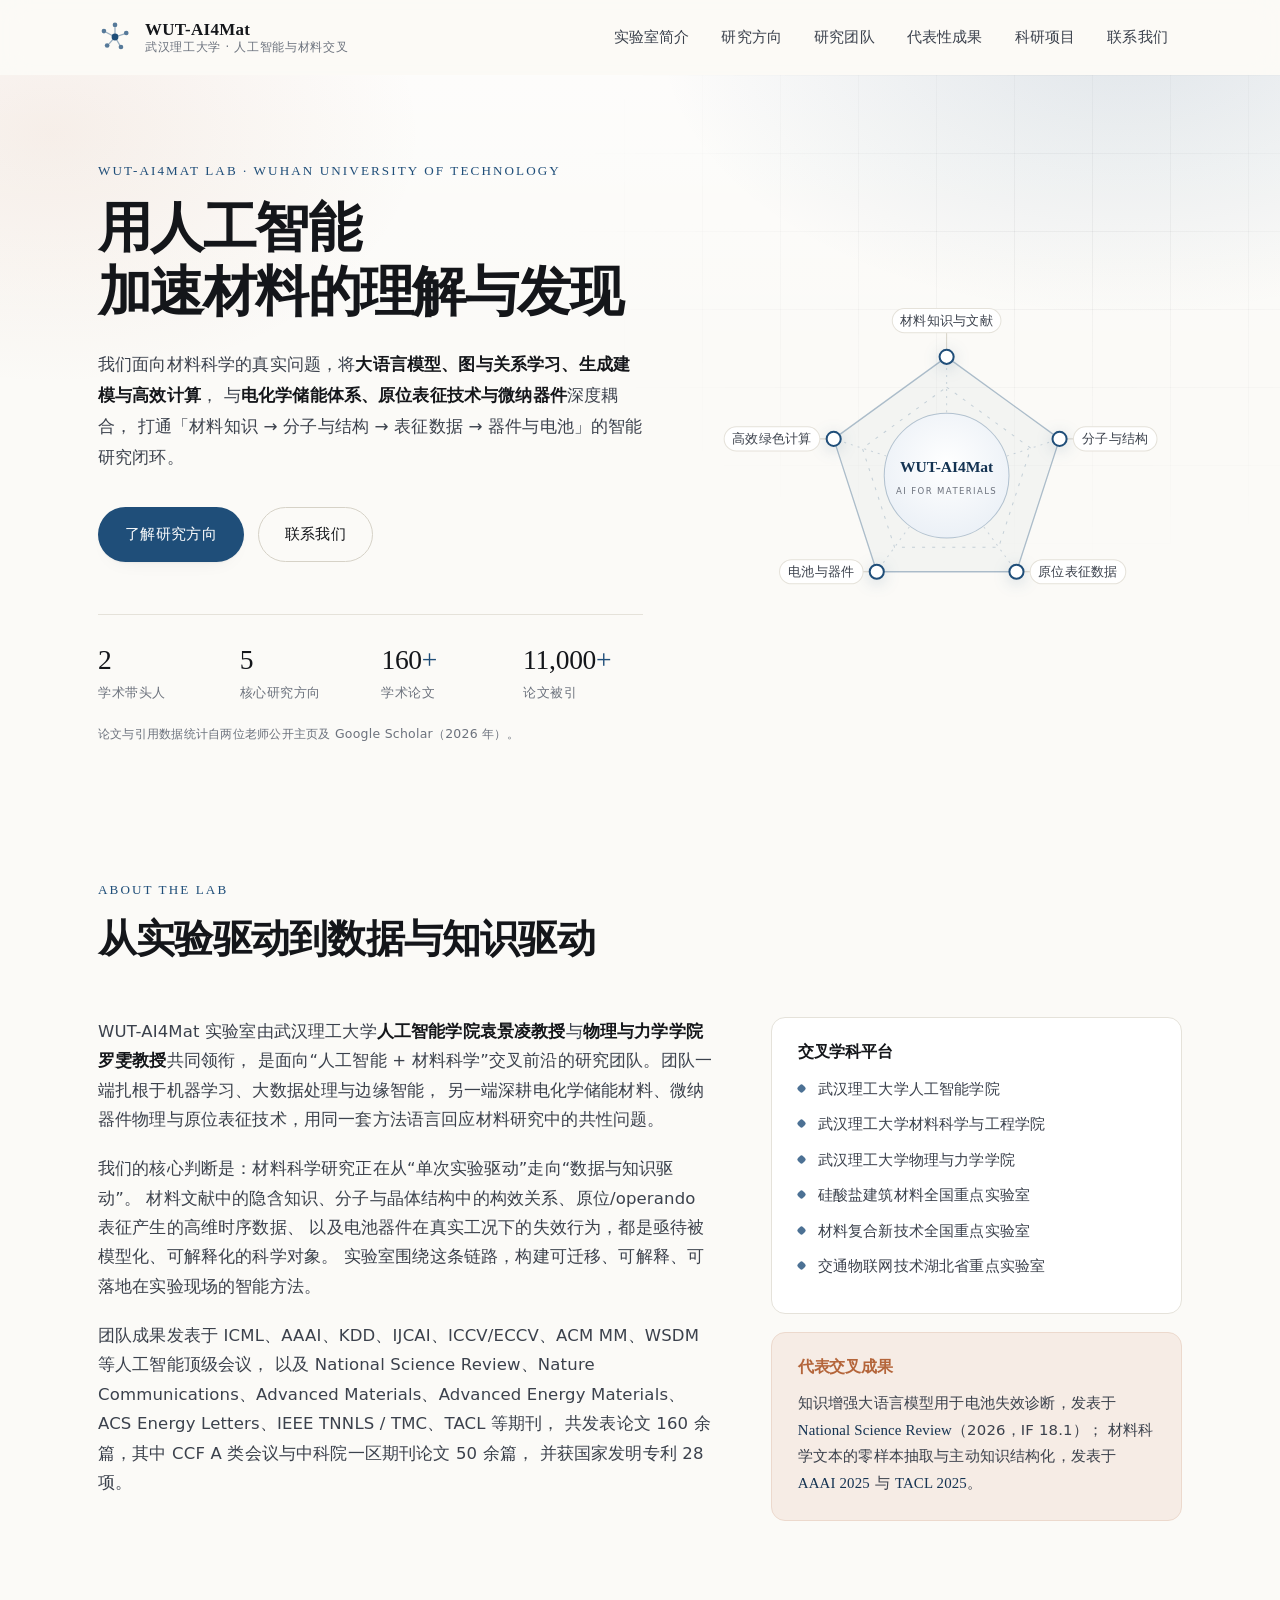
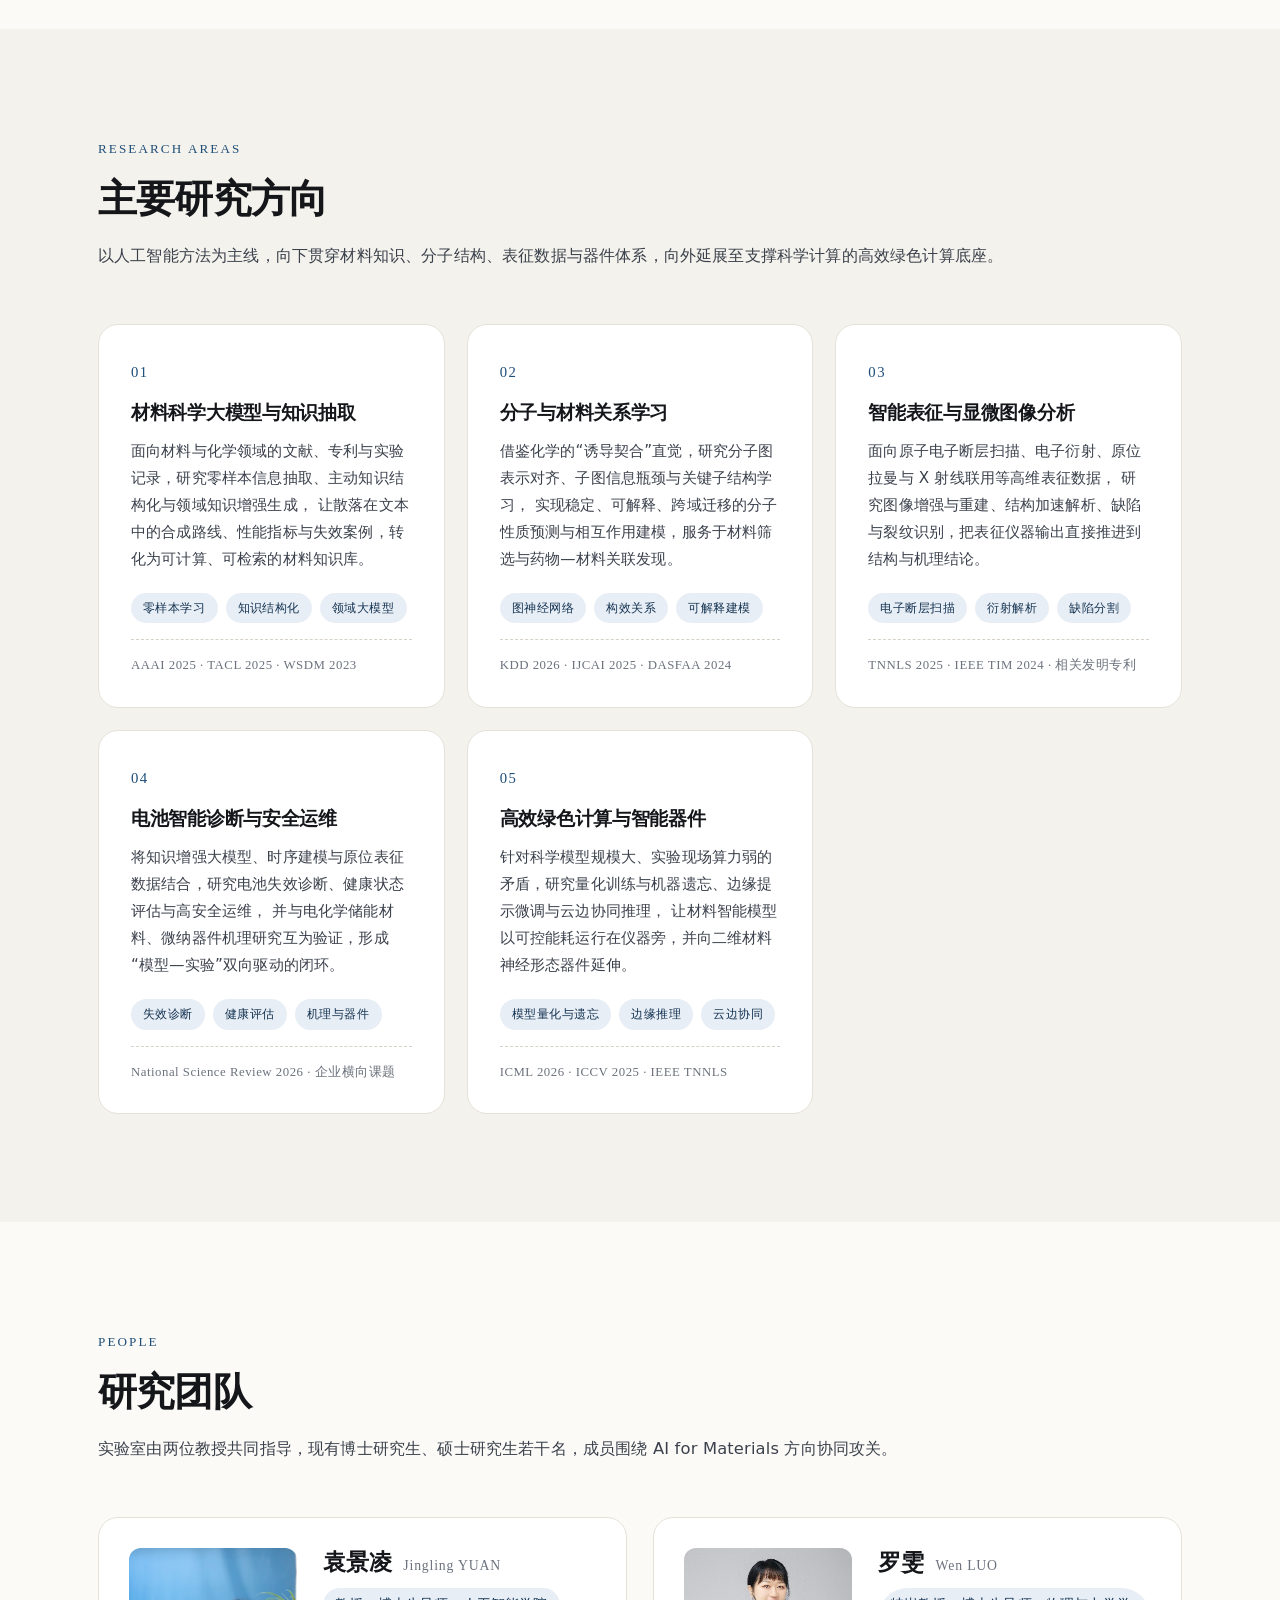
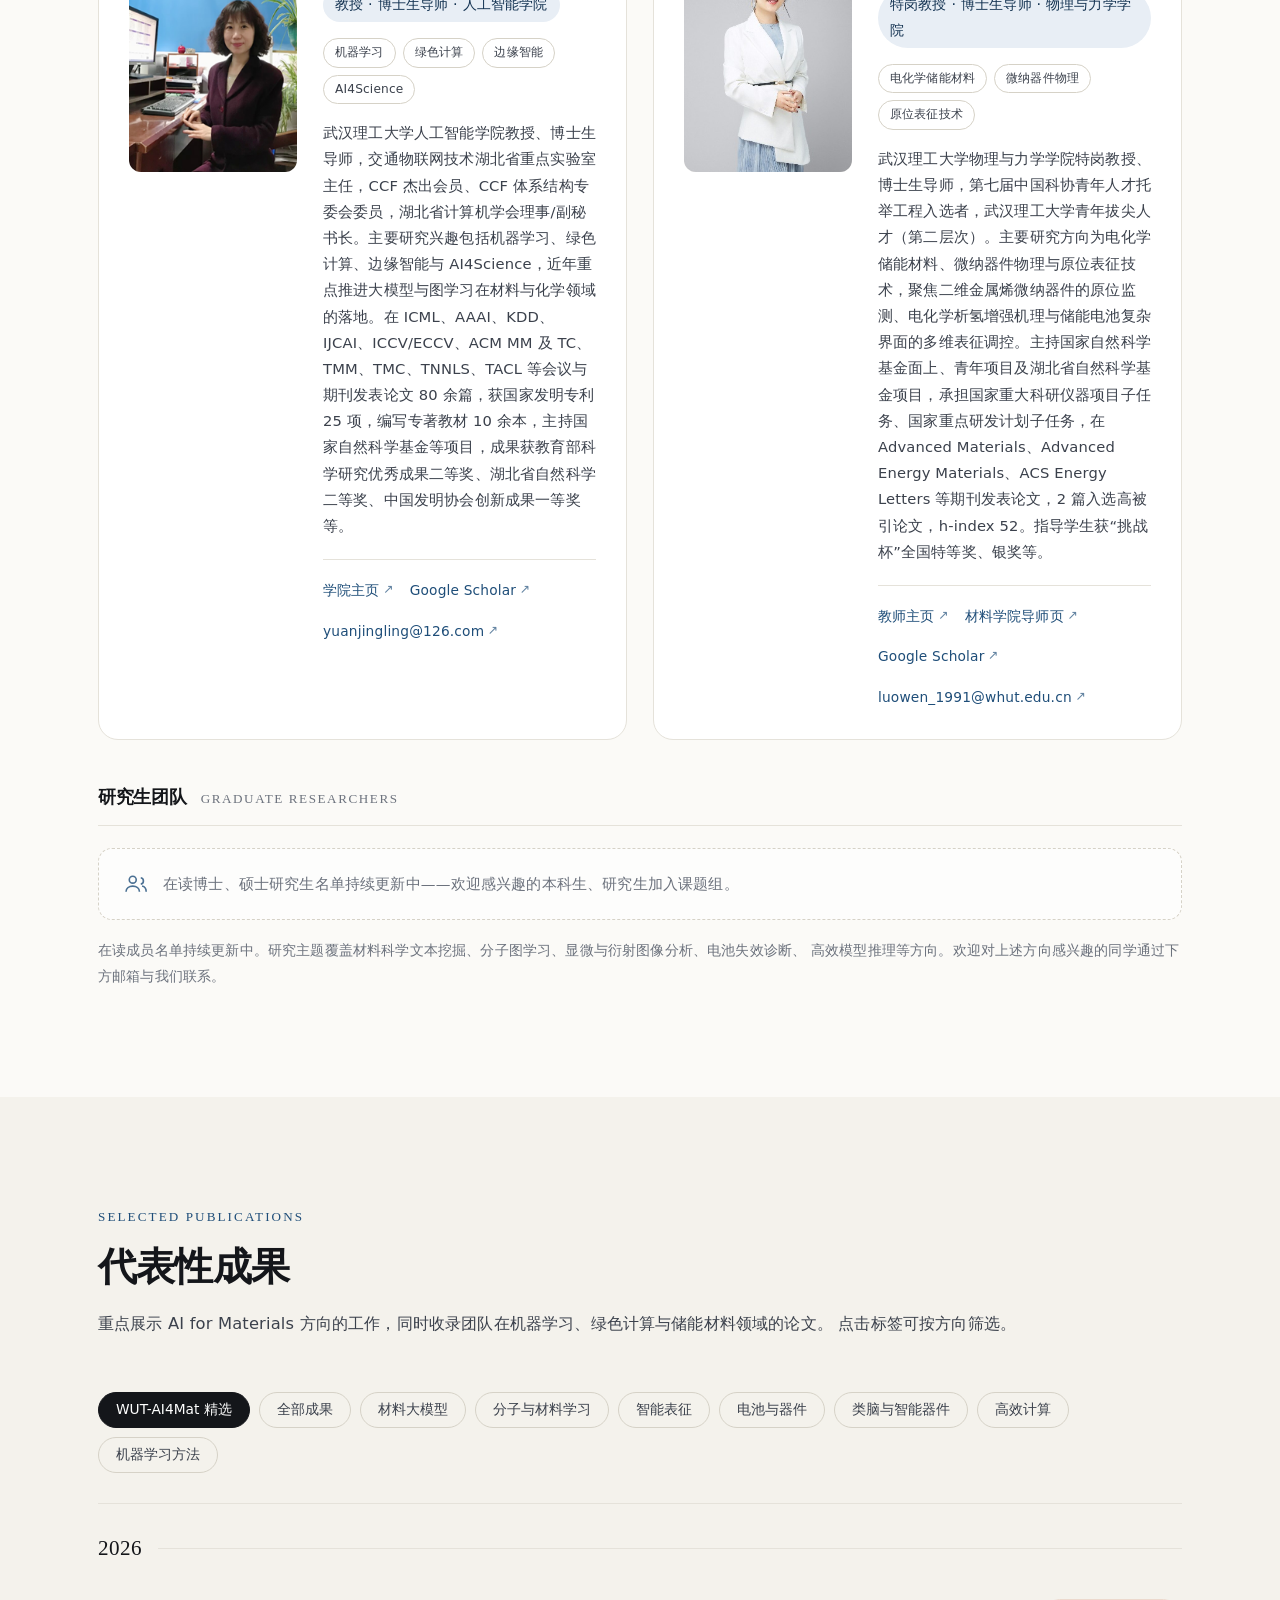
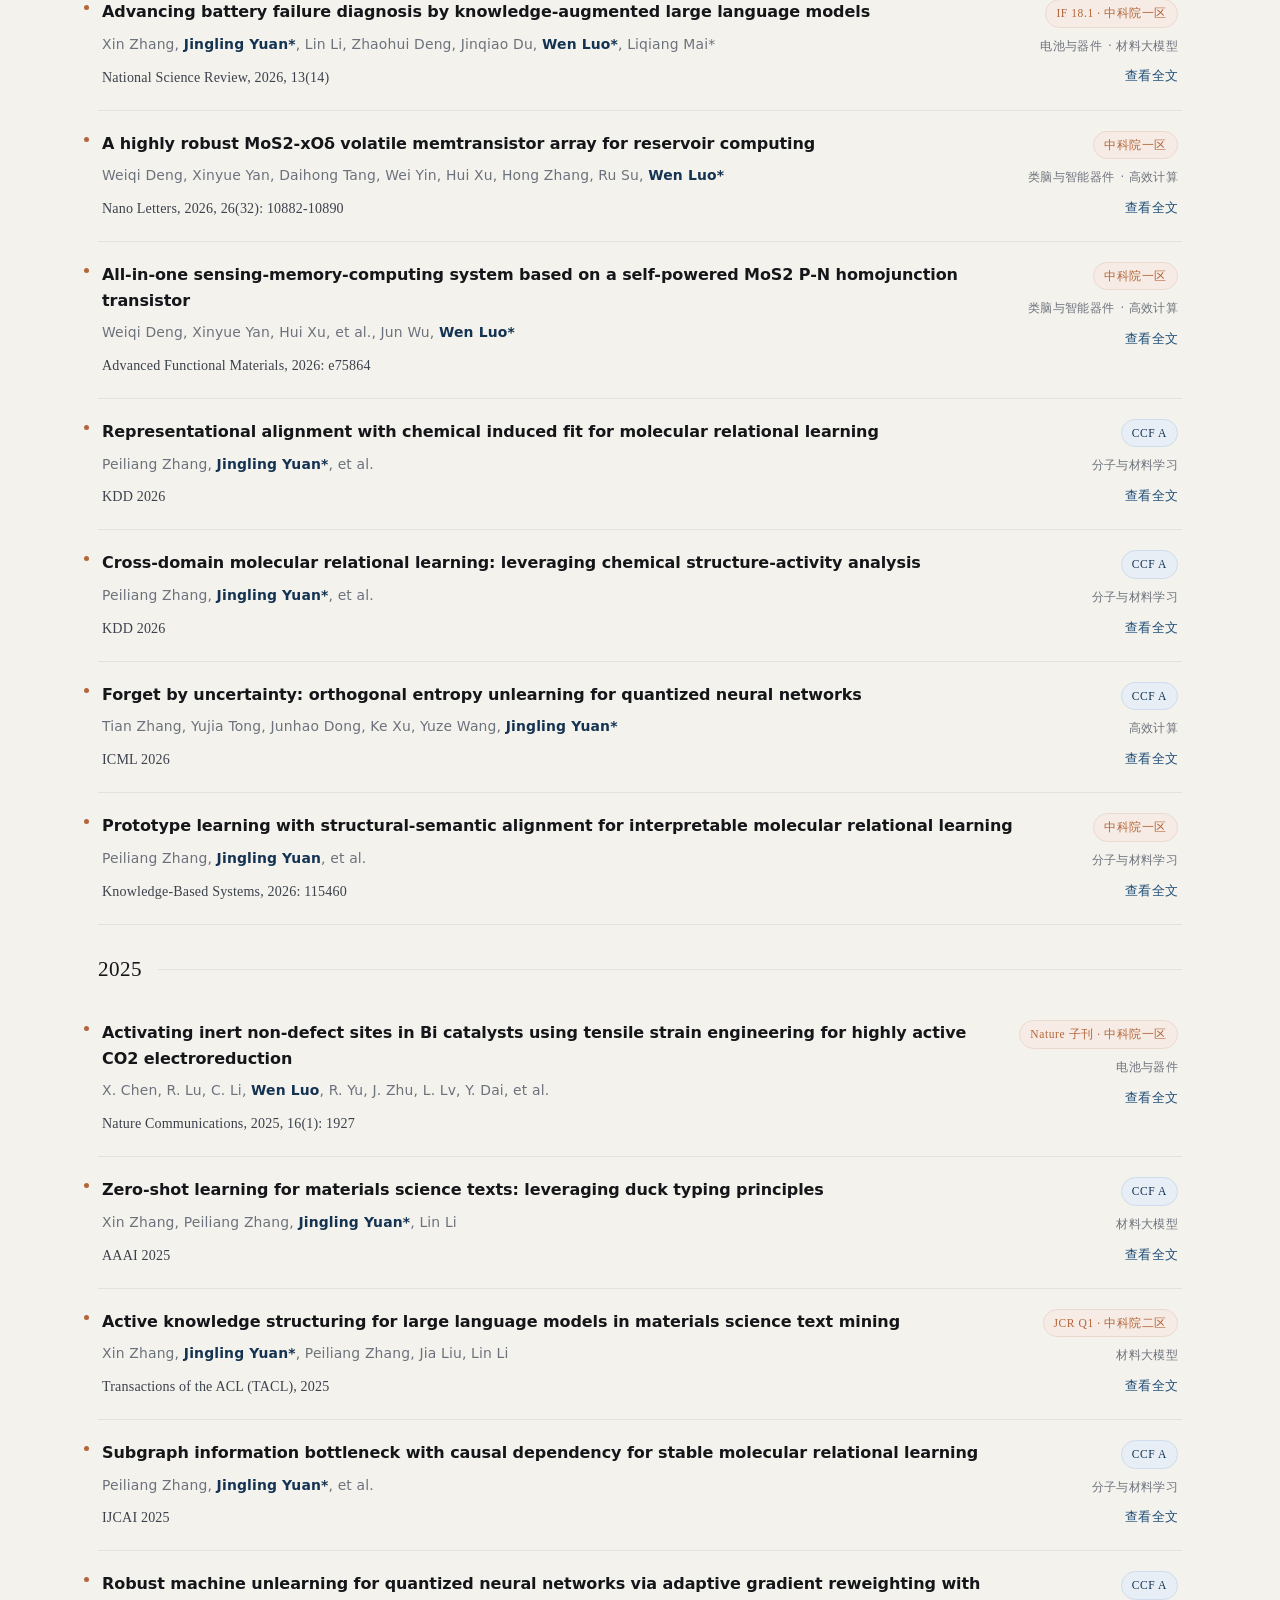
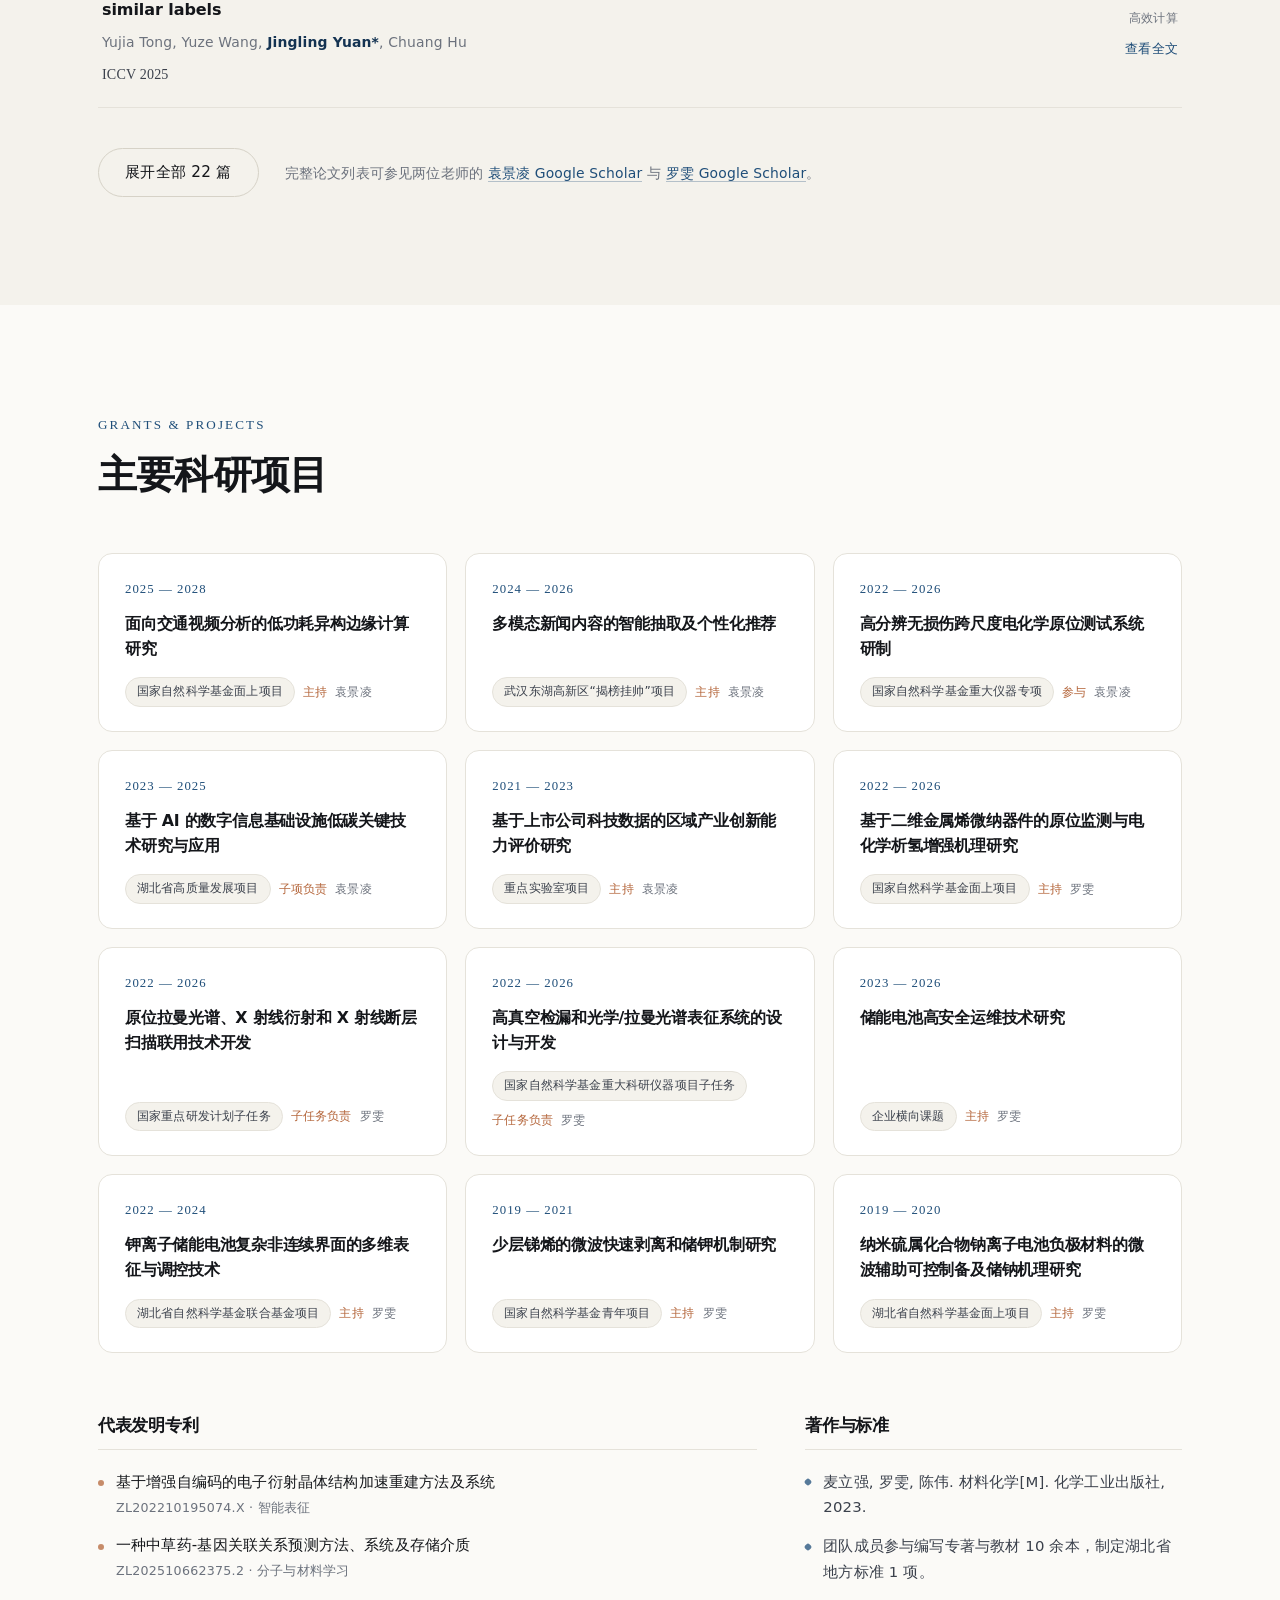
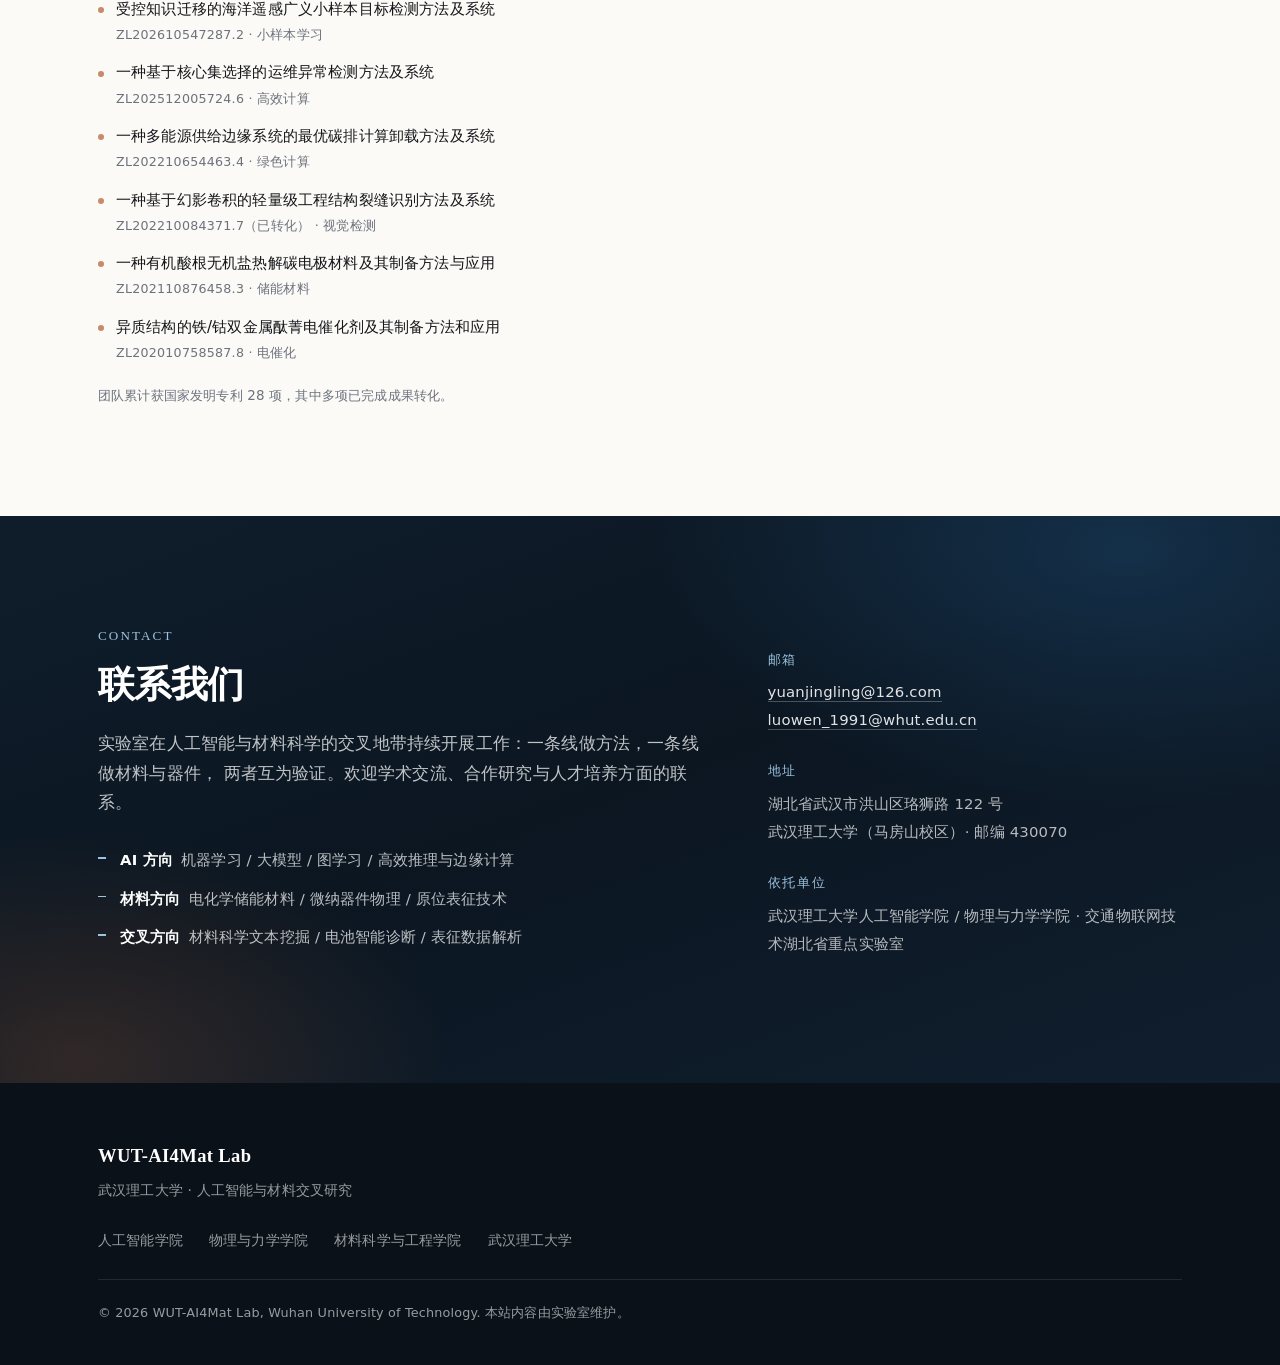
==== commit a48ebcd9: "研究方向第五个卡片改名为「高效绿色计算与智能器件」" ====
--- a/index.html
+++ b/index.html
@@ -266,7 +266,7 @@
 
         <article class="rcard reveal">
           <span class="rcard-num">05</span>
-          <h3>高效绿色计算与边缘智能</h3>
+          <h3>高效绿色计算与智能器件</h3>
           <p>
             针对科学模型规模大、实验现场算力弱的矛盾，研究量化训练与机器遗忘、边缘提示微调与云边协同推理，
             让材料智能模型以可控能耗运行在仪器旁，并向二维材料神经形态器件延伸。
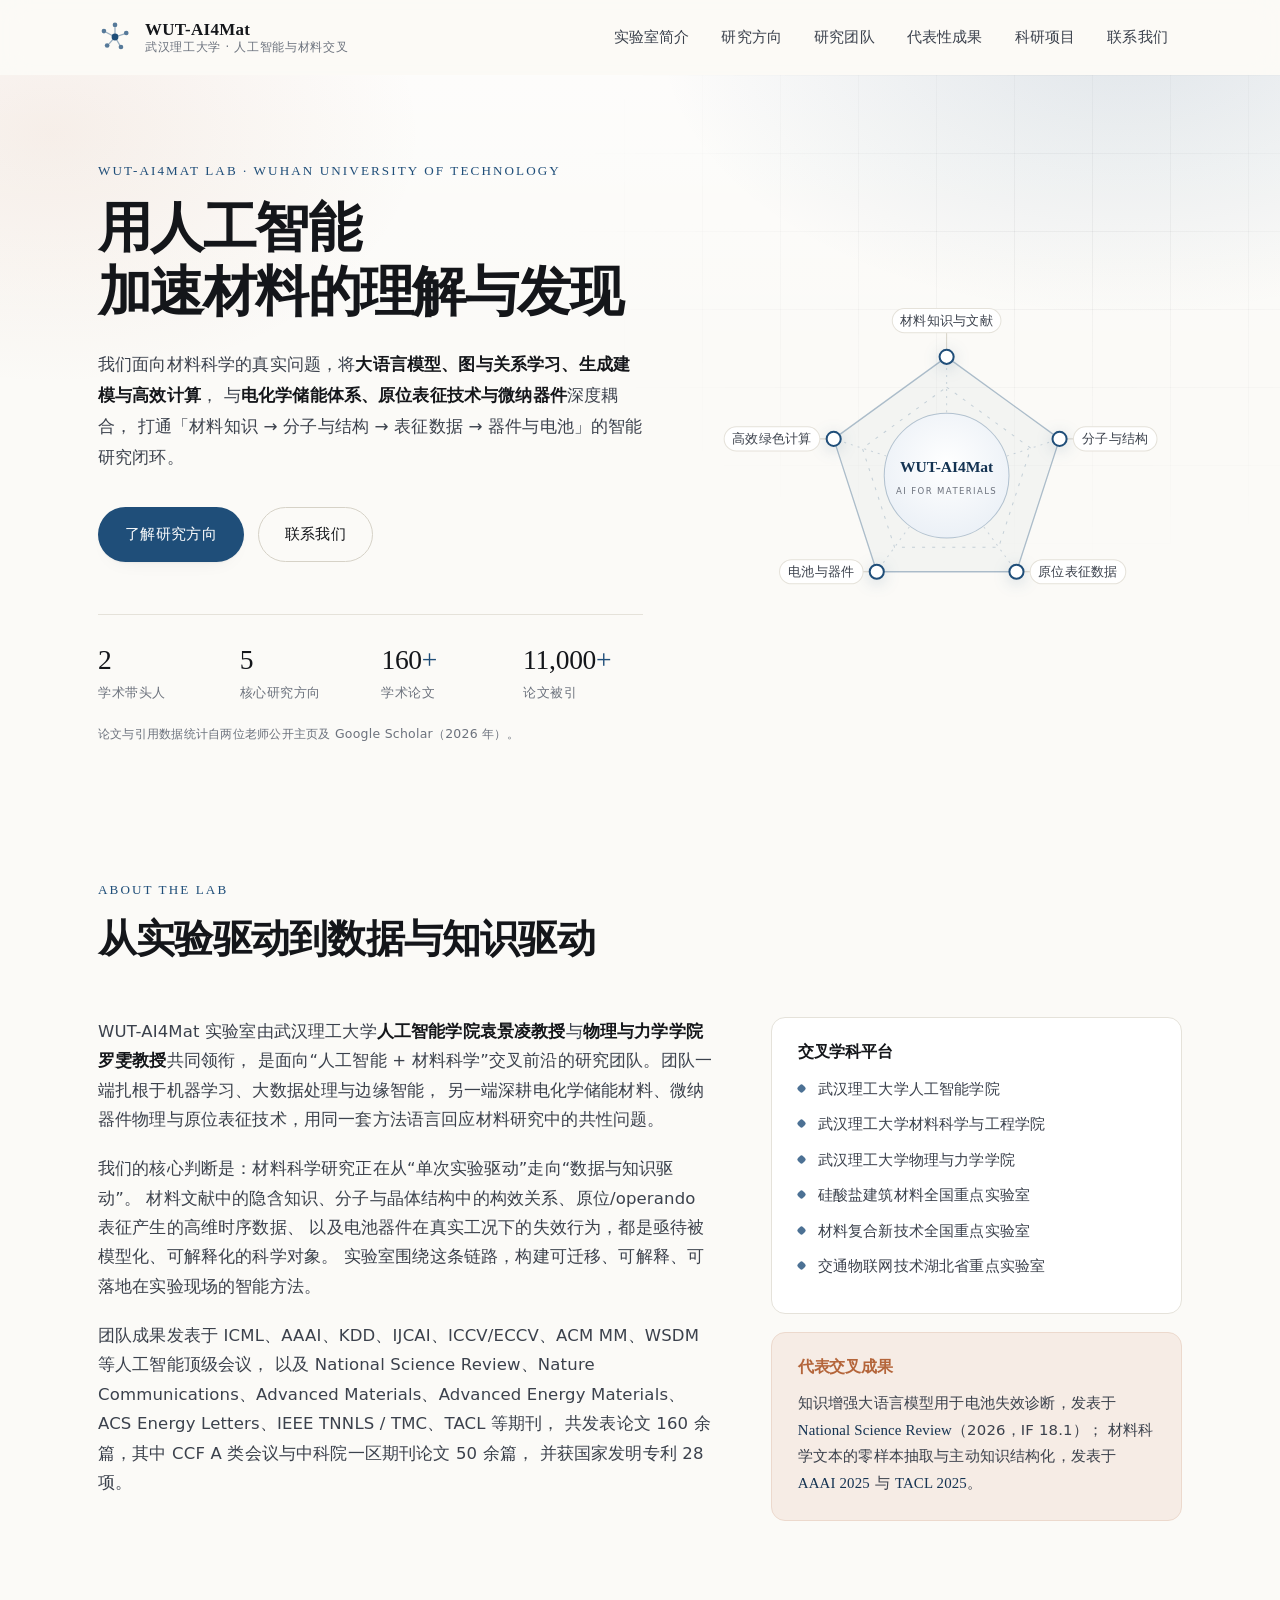
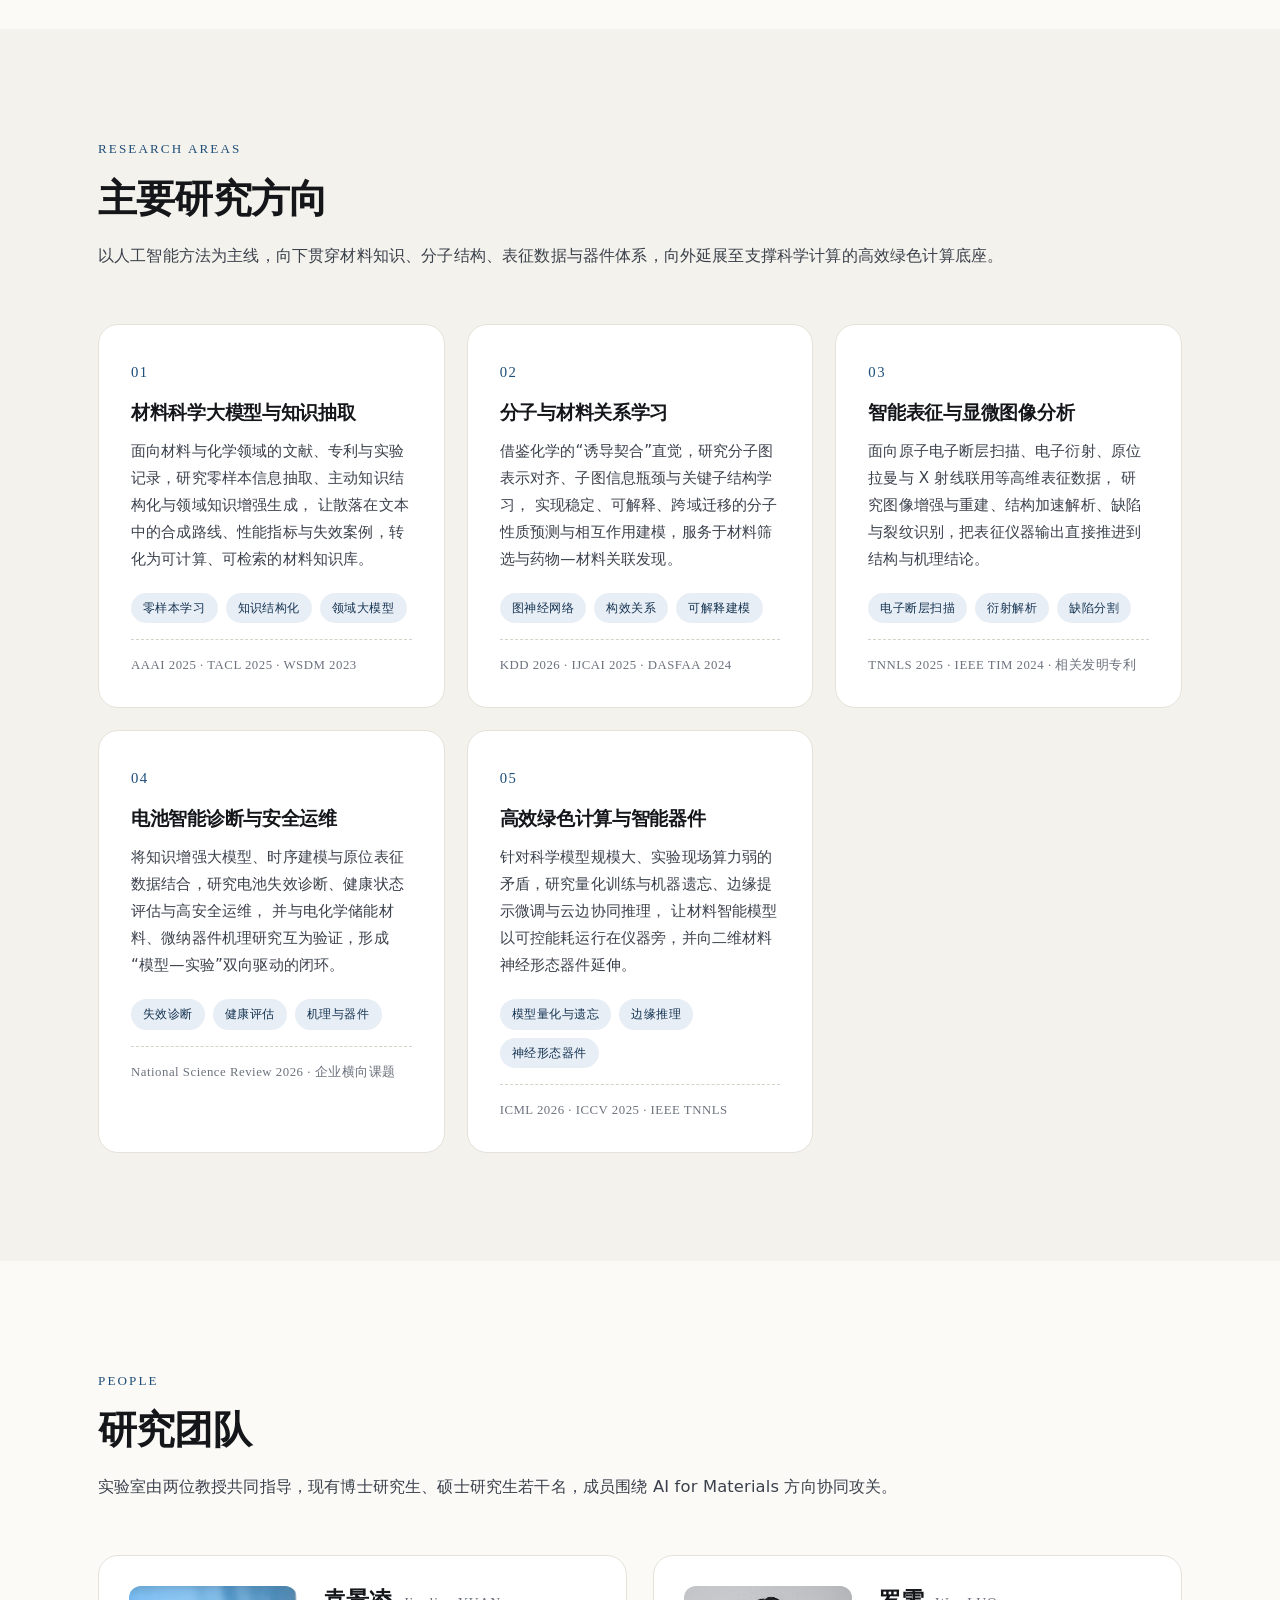
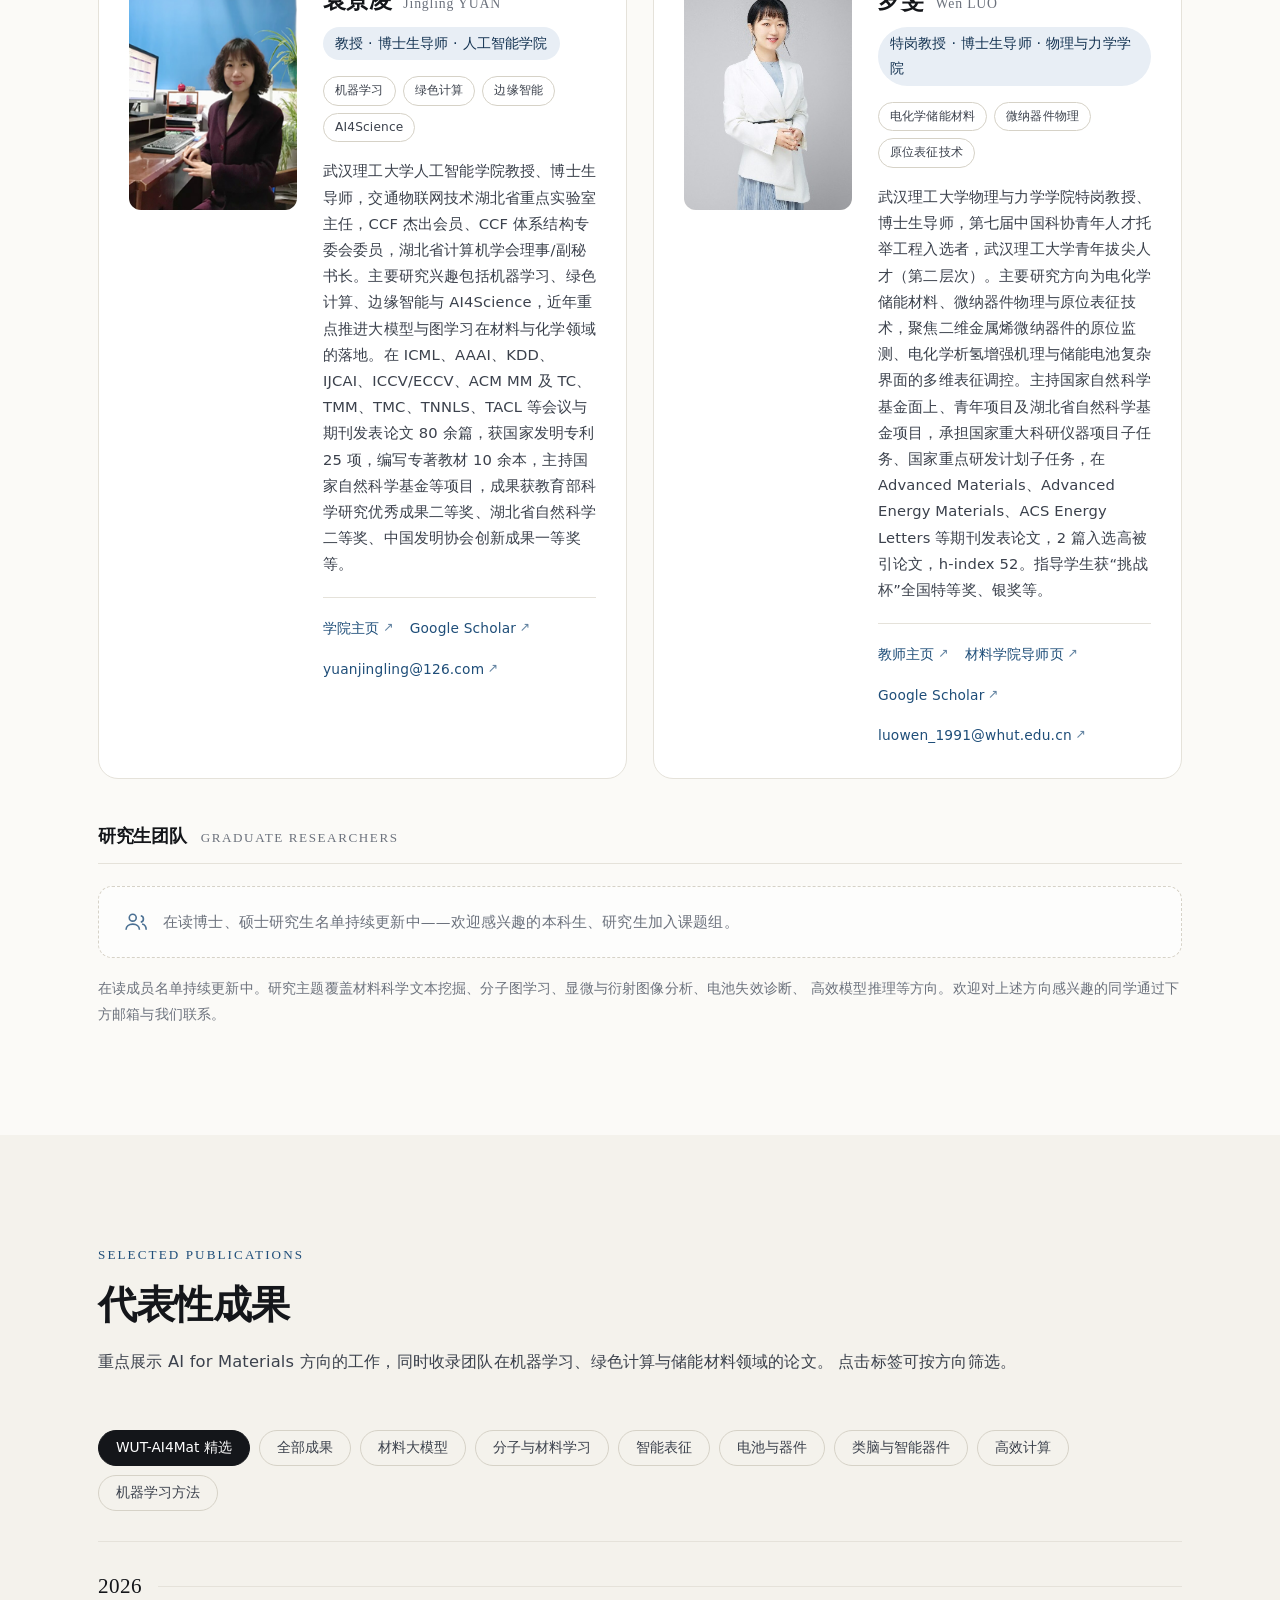
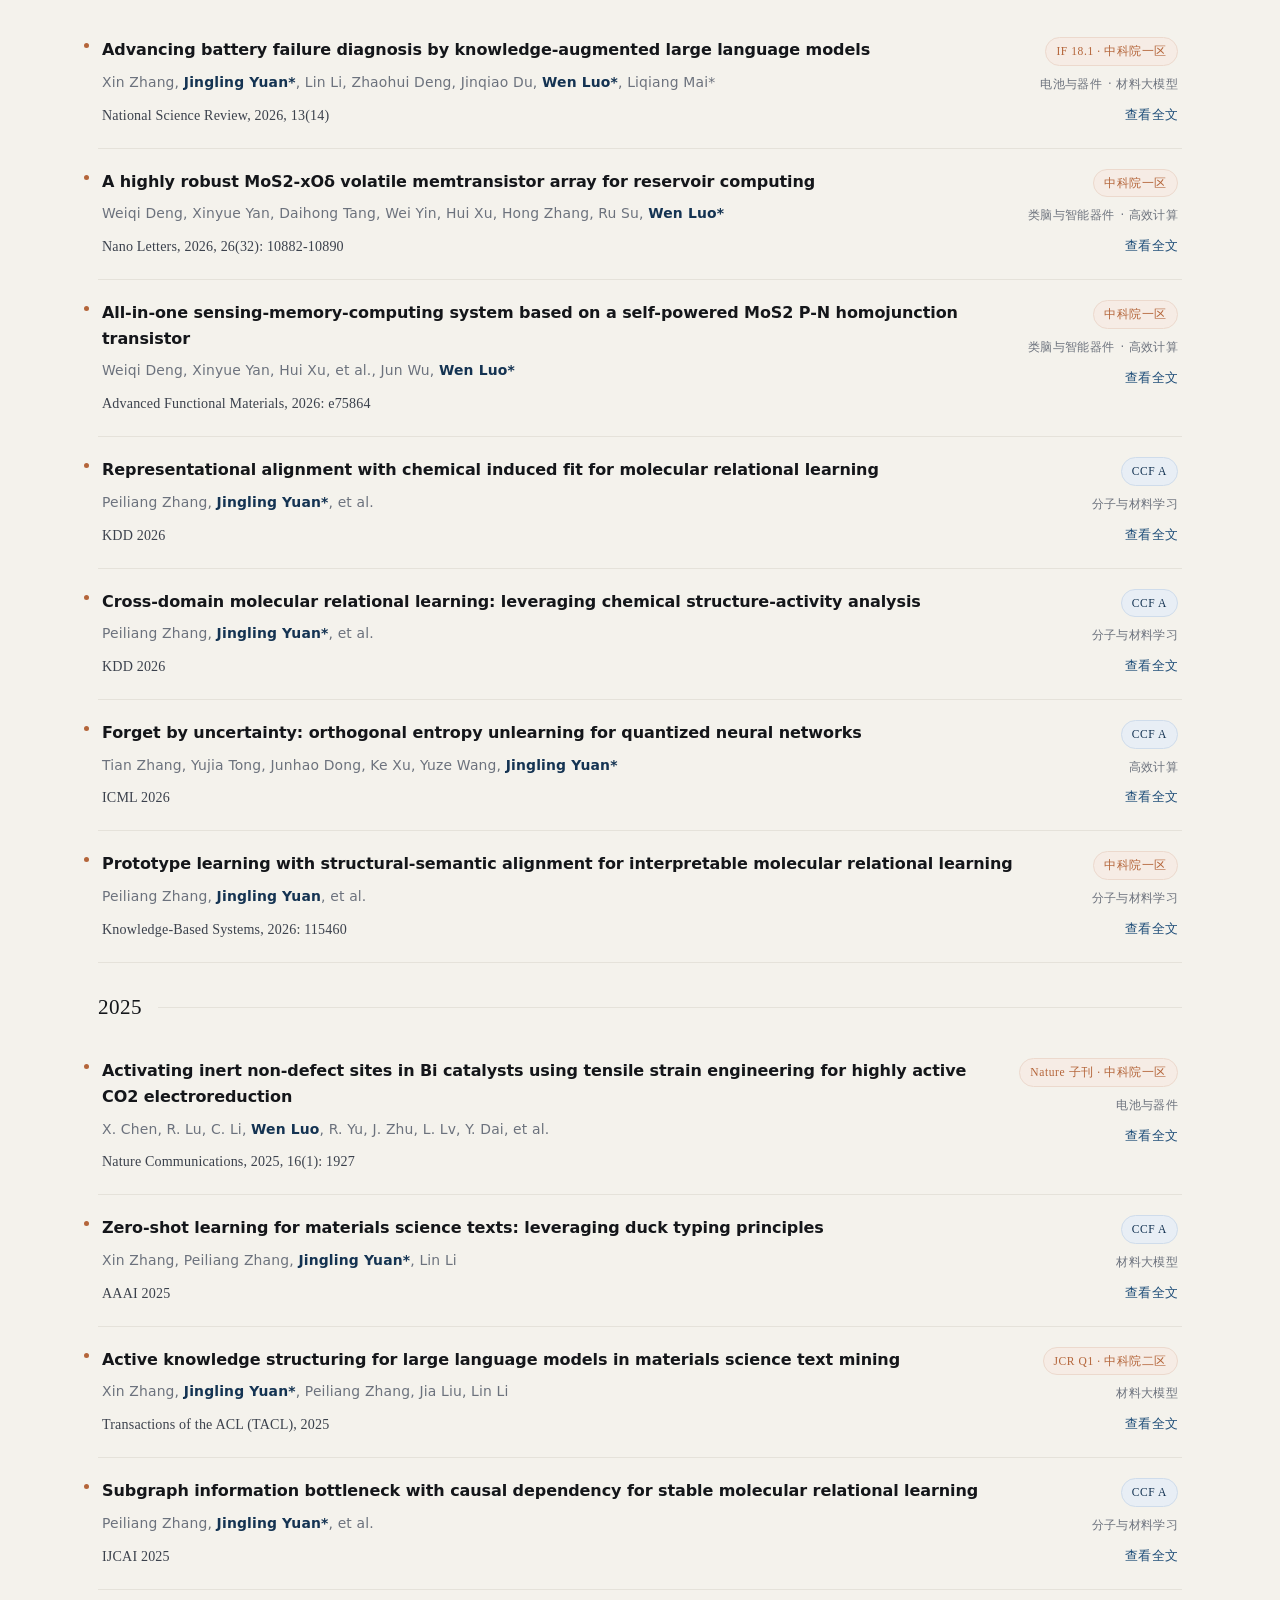
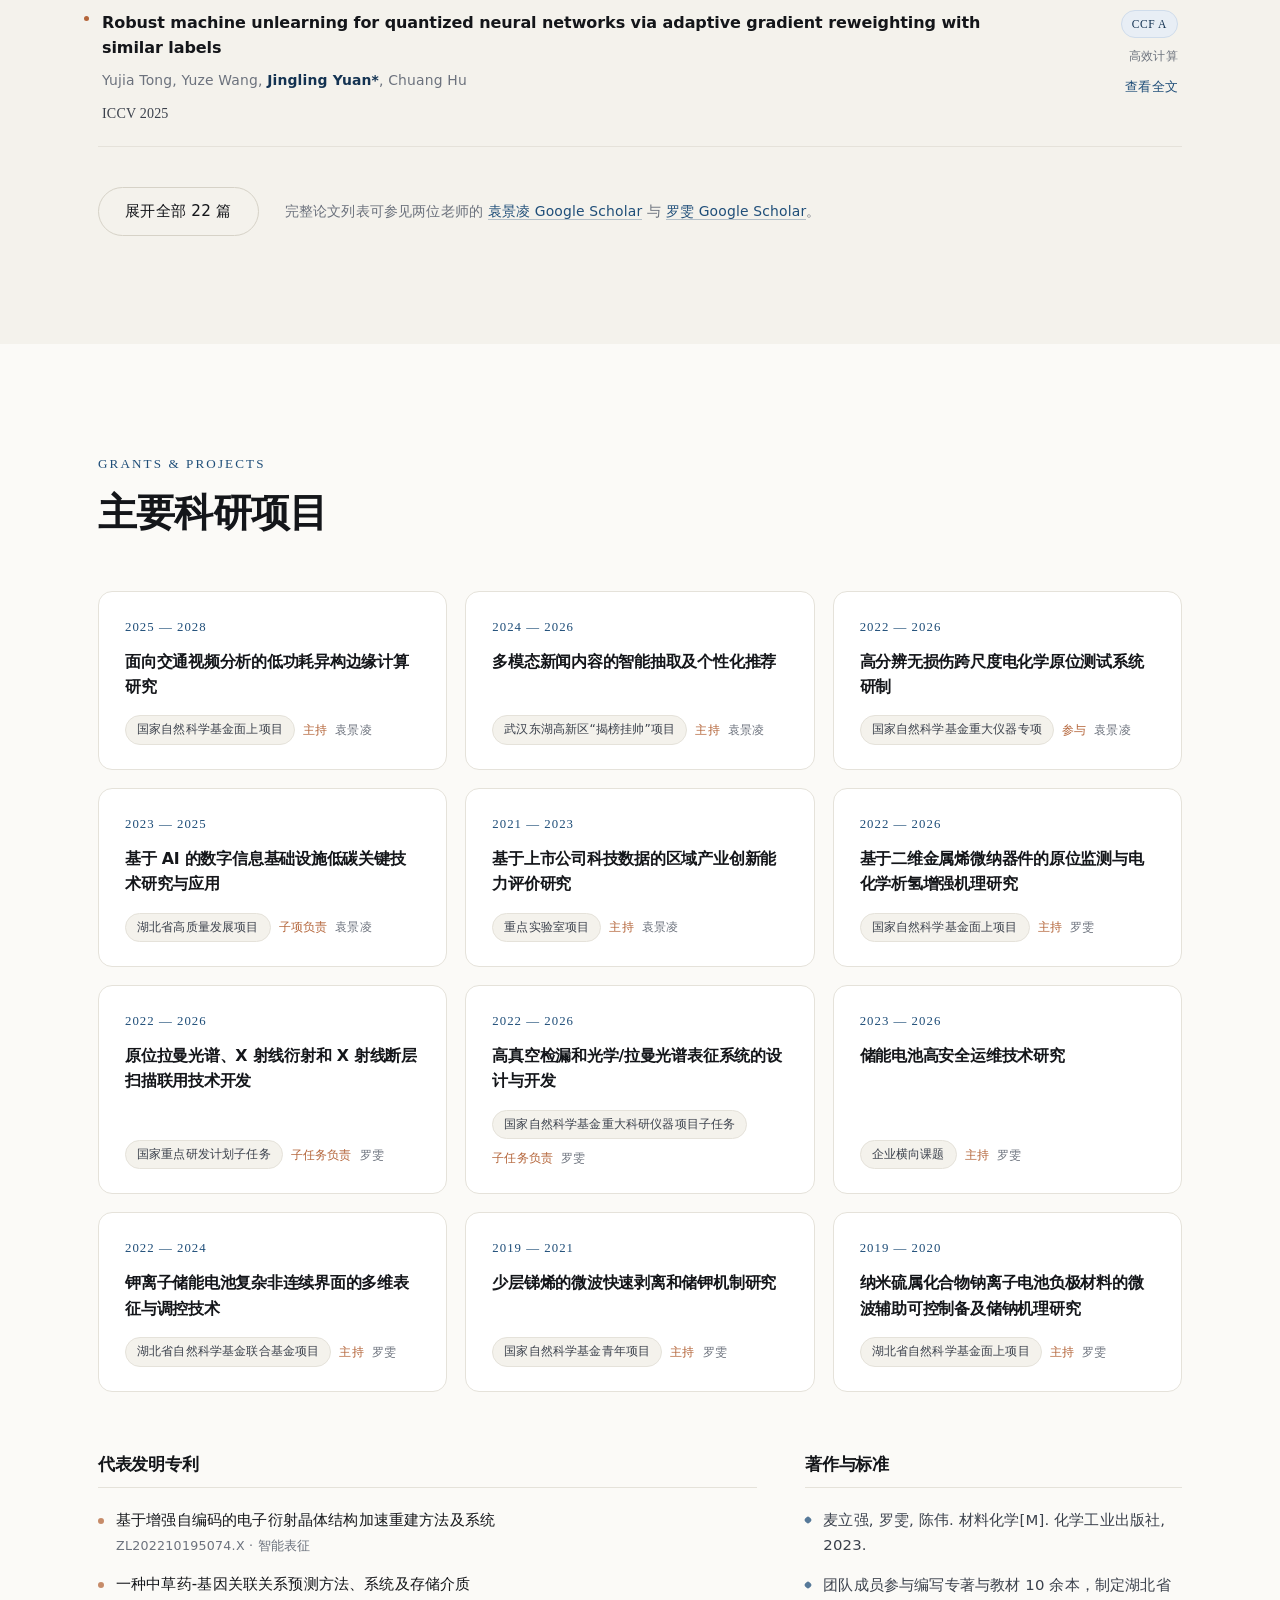
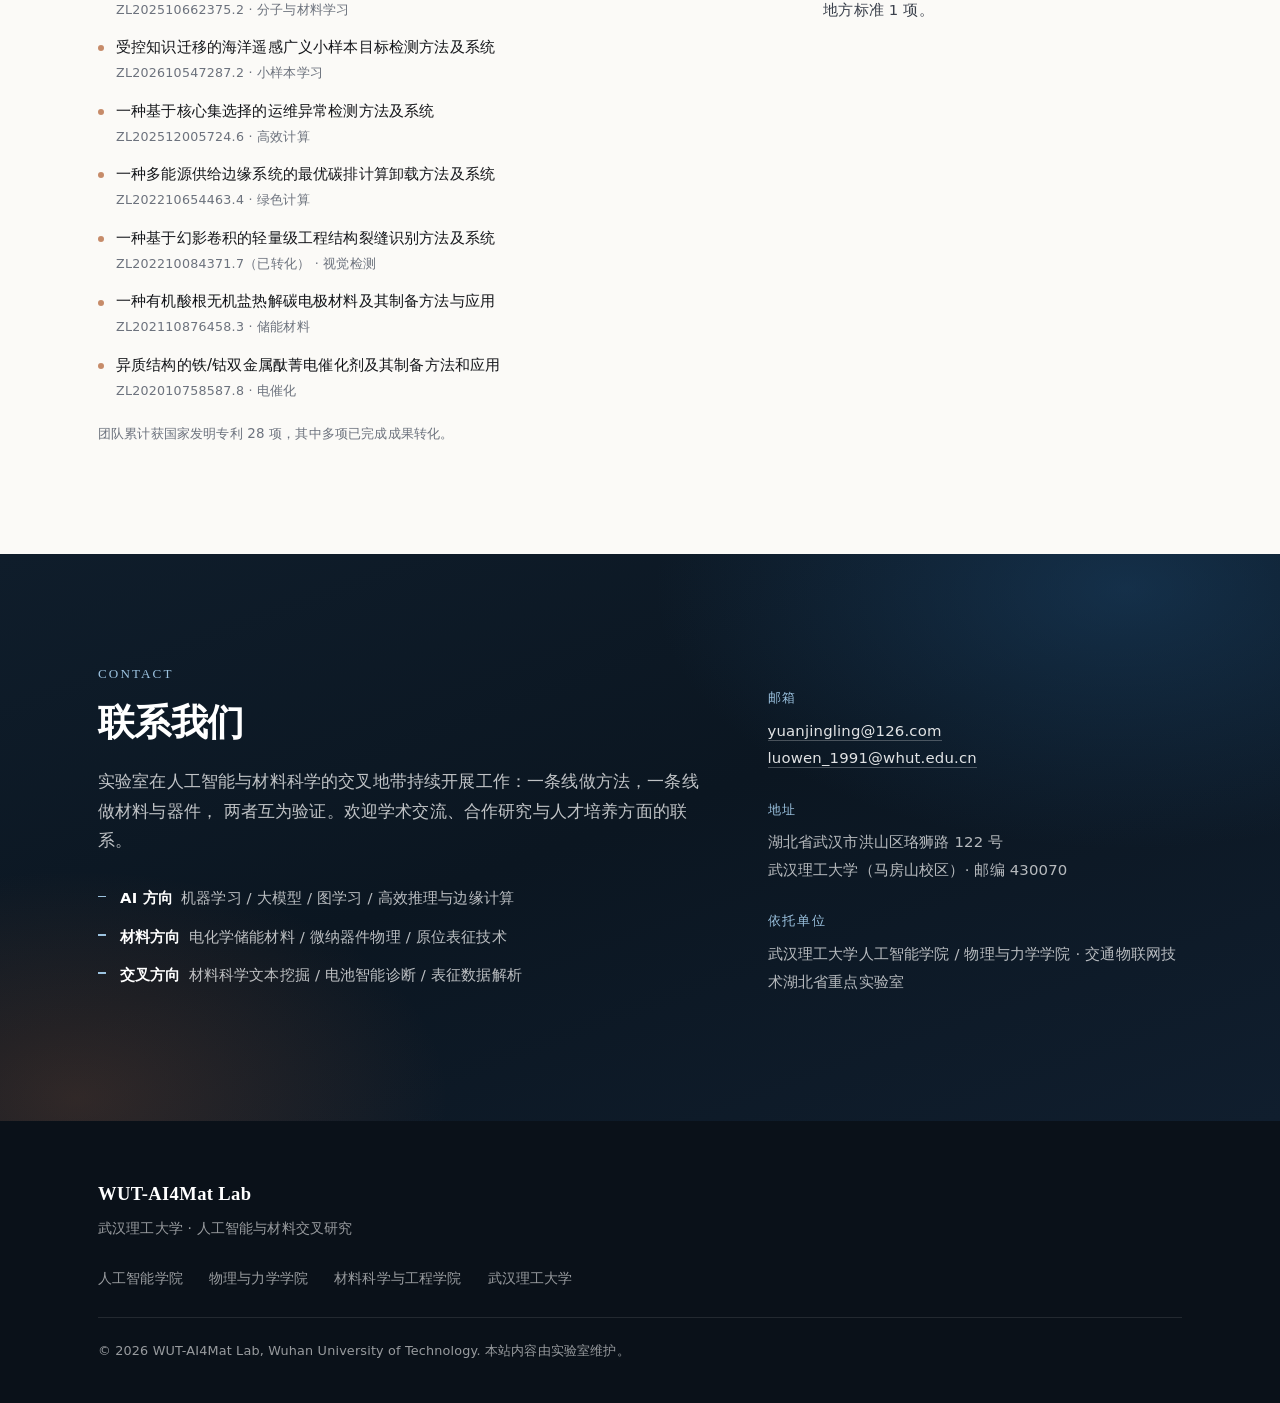
==== commit 47879609: "第五张卡片标签：云边协同 换成 神经形态器件" ====
--- a/index.html
+++ b/index.html
@@ -272,7 +272,7 @@
             让材料智能模型以可控能耗运行在仪器旁，并向二维材料神经形态器件延伸。
           </p>
           <ul class="rcard-tags">
-            <li>模型量化与遗忘</li><li>边缘推理</li><li>云边协同</li>
+            <li>模型量化与遗忘</li><li>边缘推理</li><li>神经形态器件</li>
           </ul>
           <p class="rcard-ref">ICML 2026 · ICCV 2025 · IEEE TNNLS</p>
         </article>
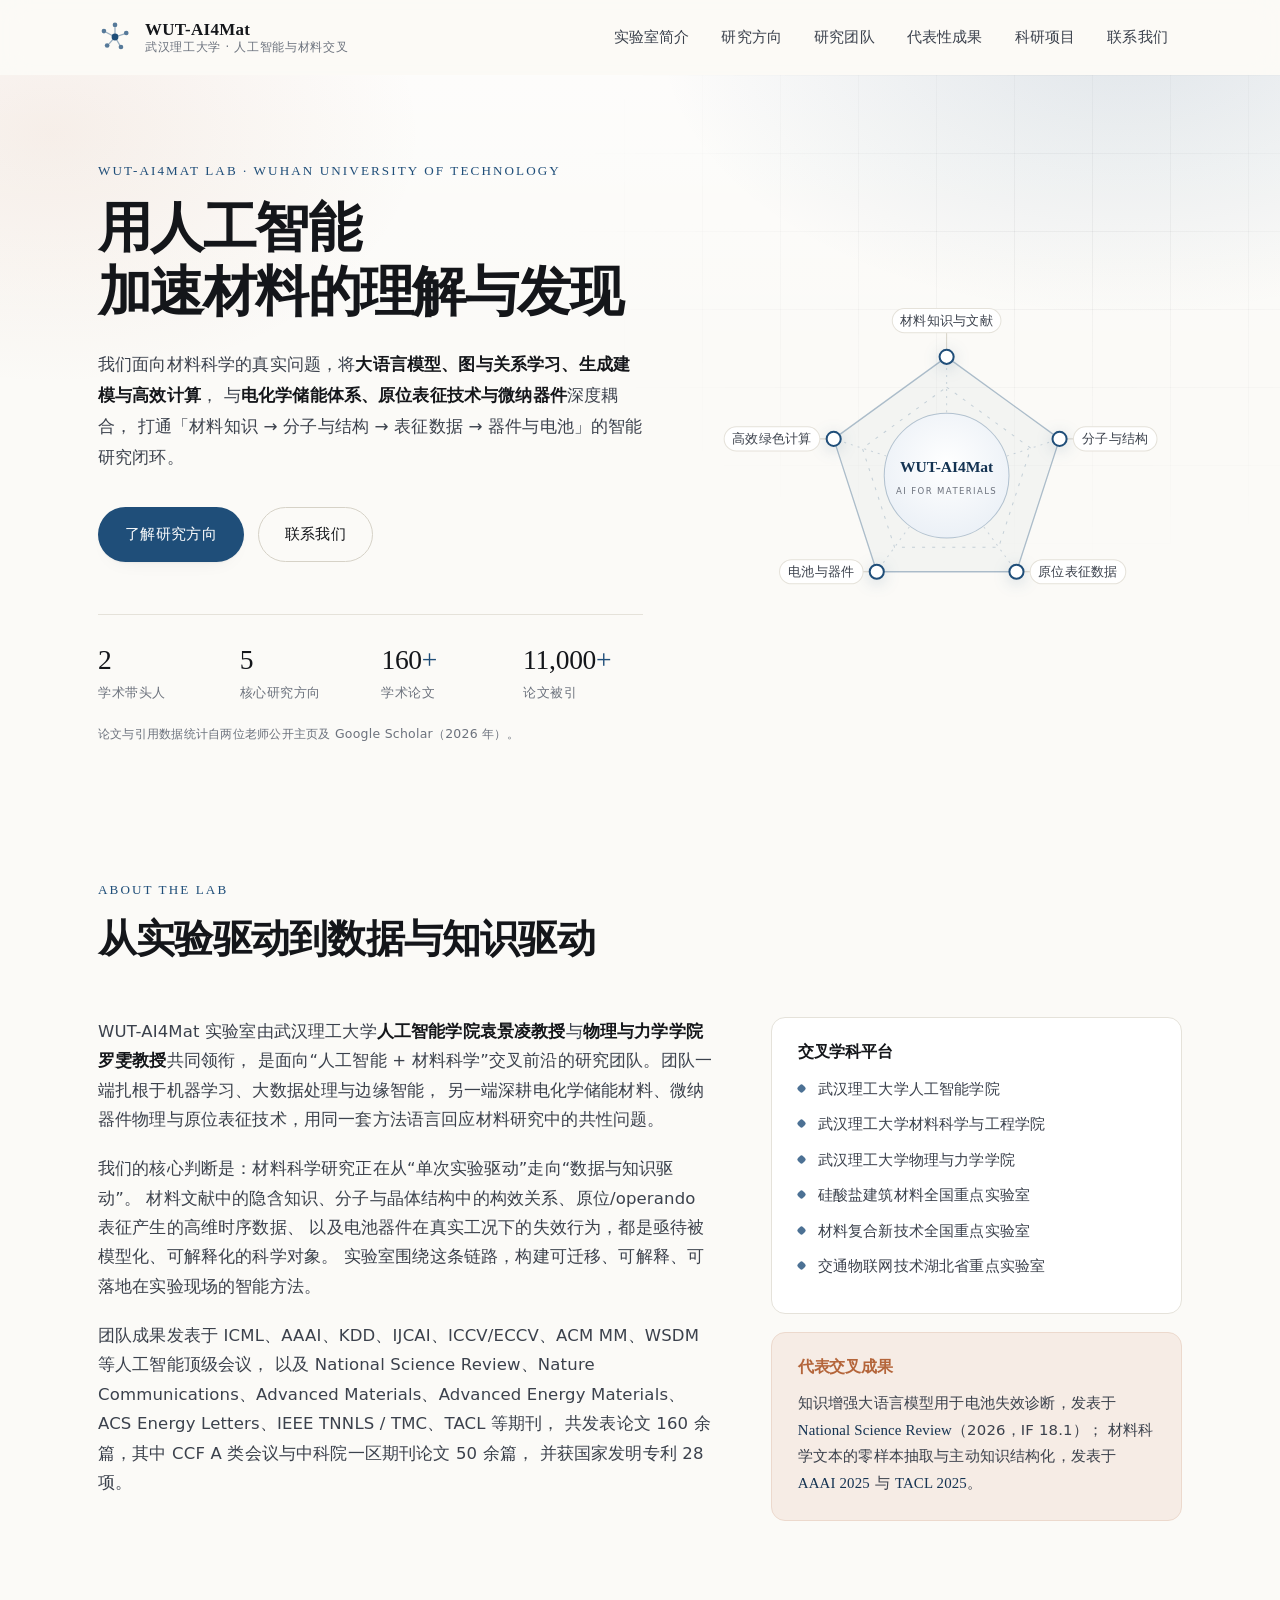
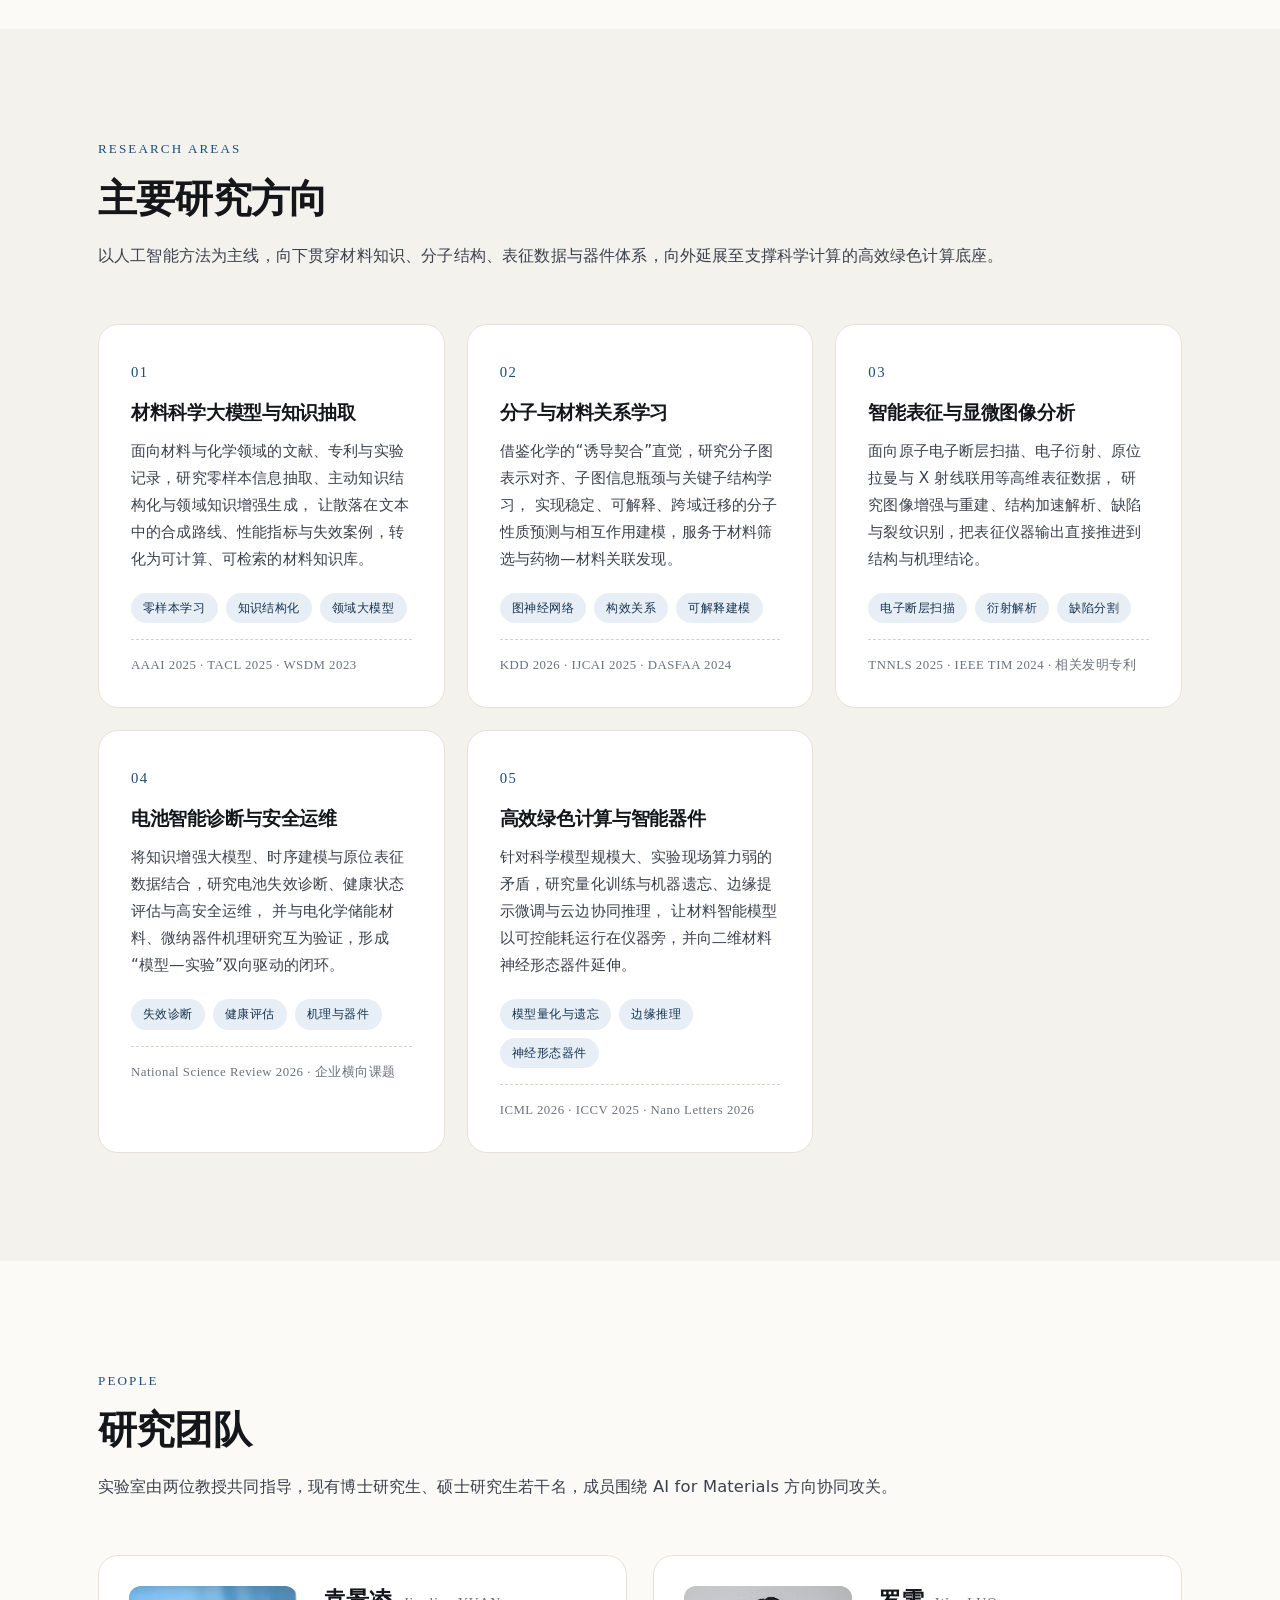
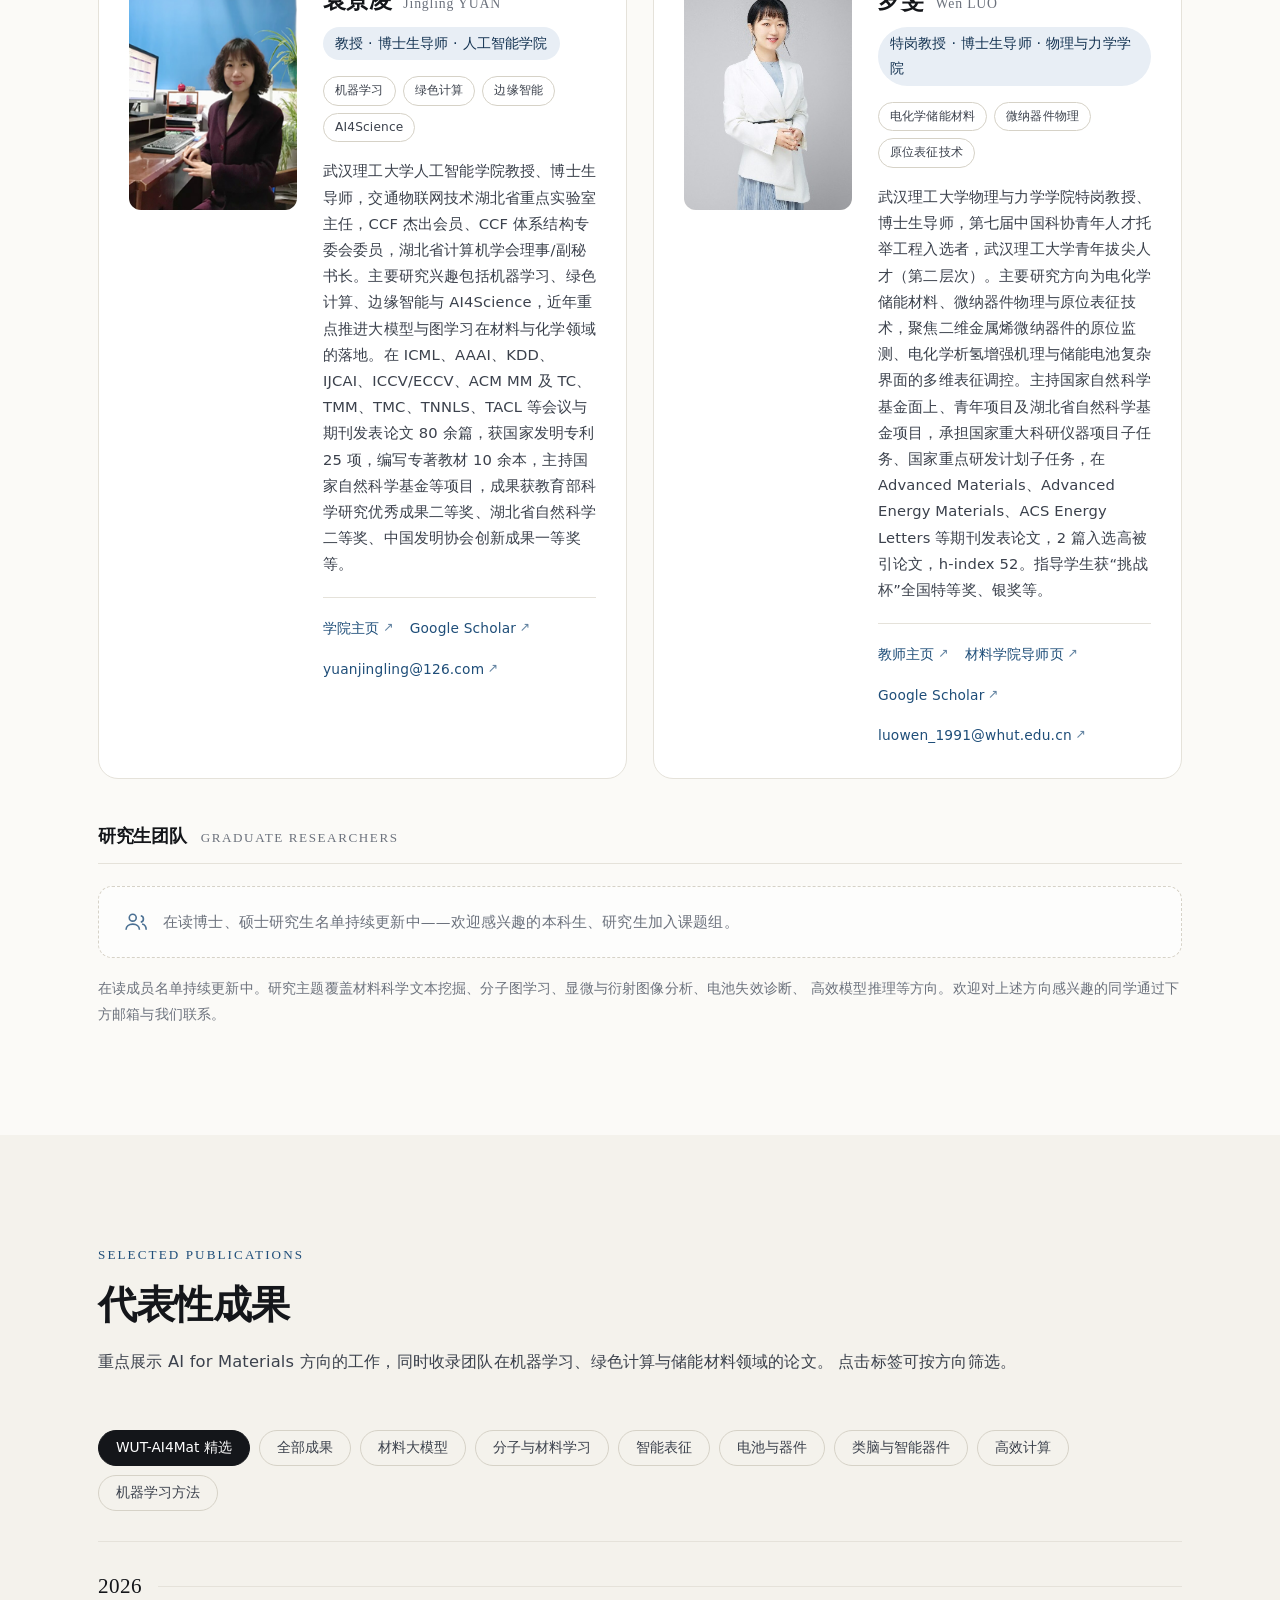
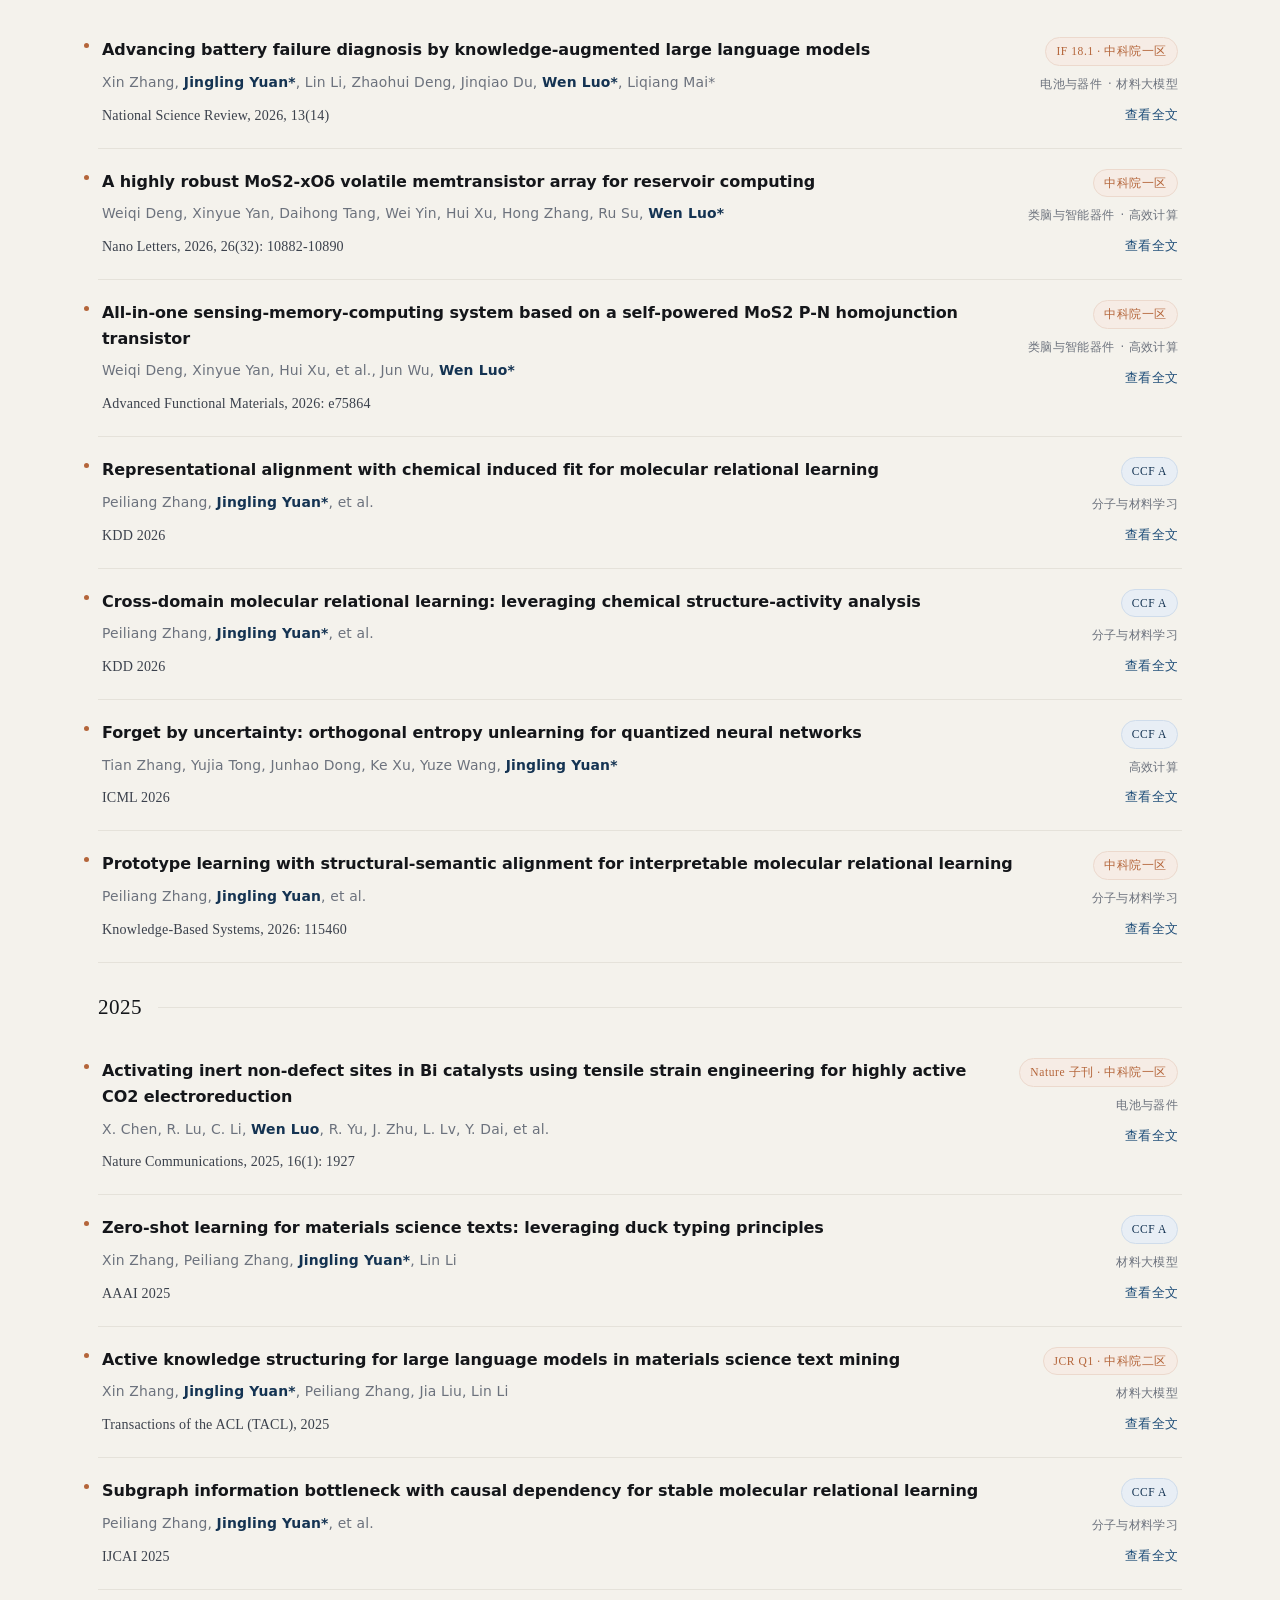
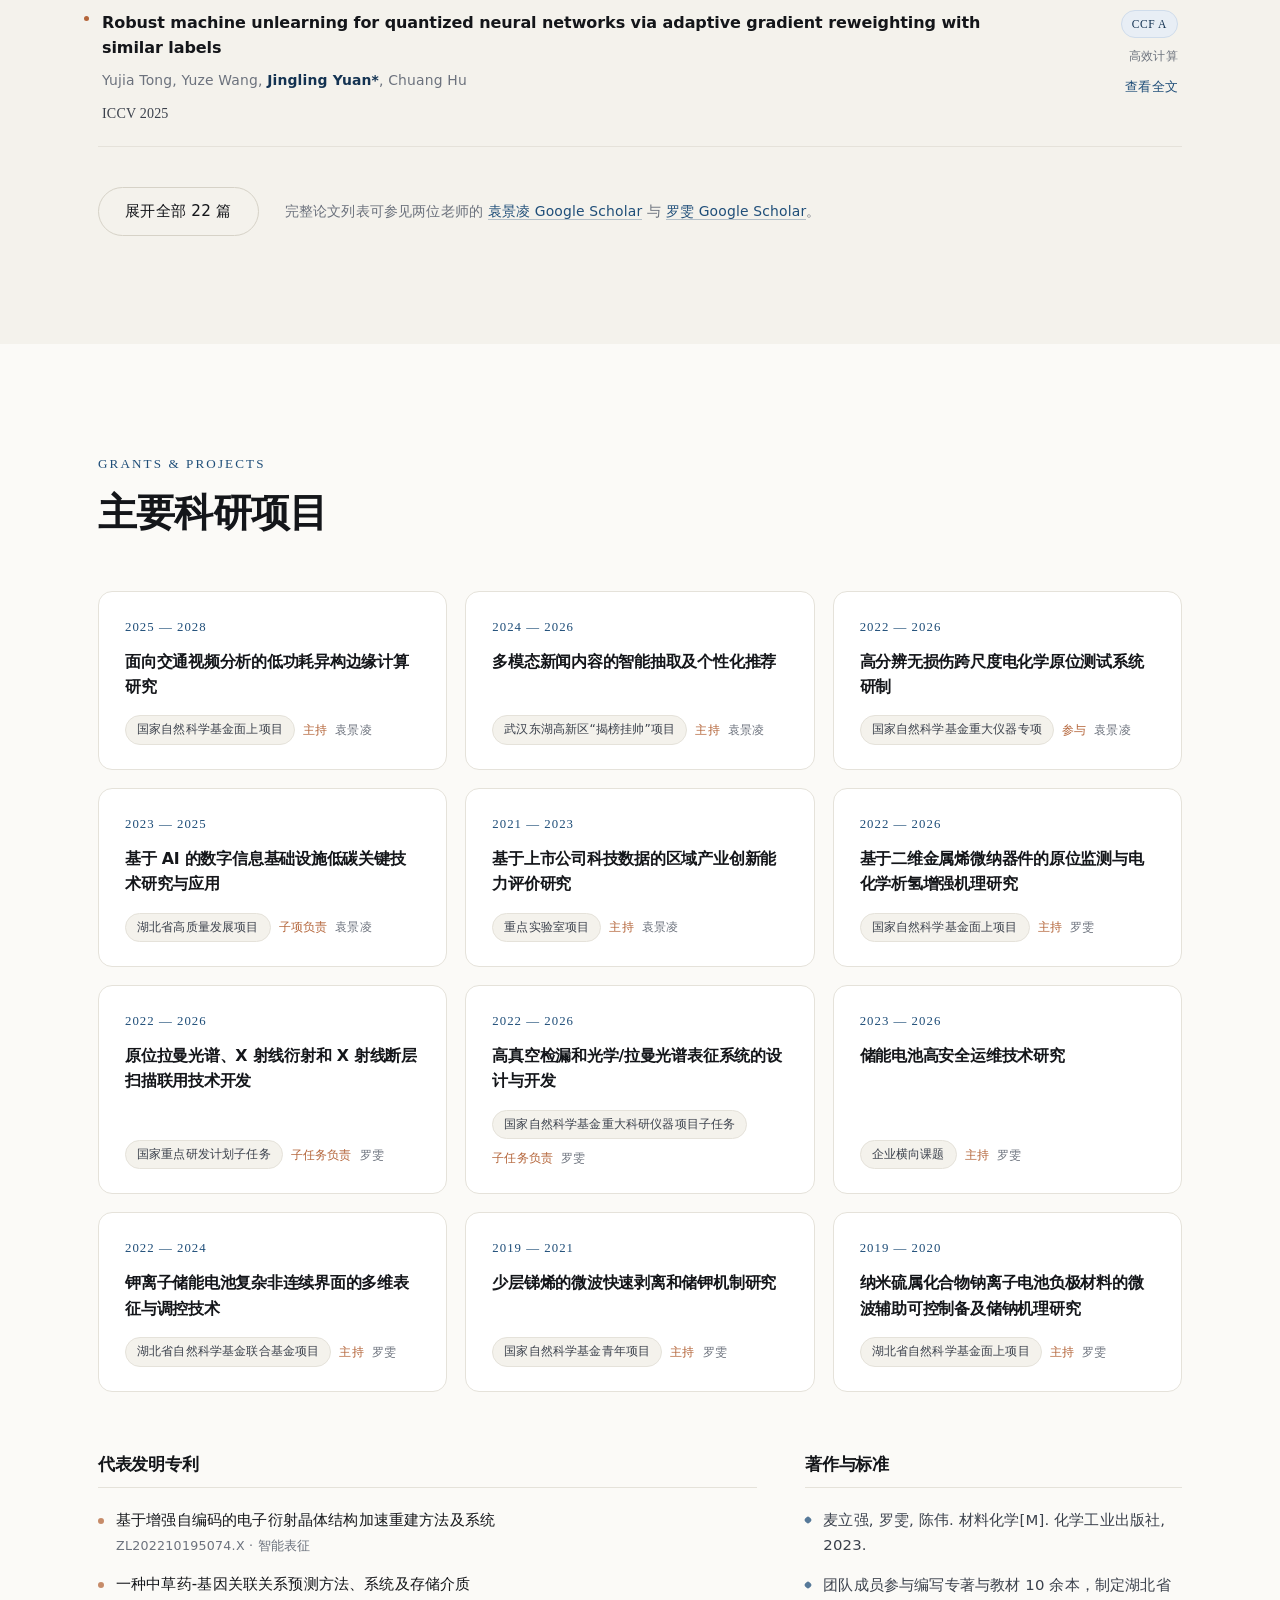
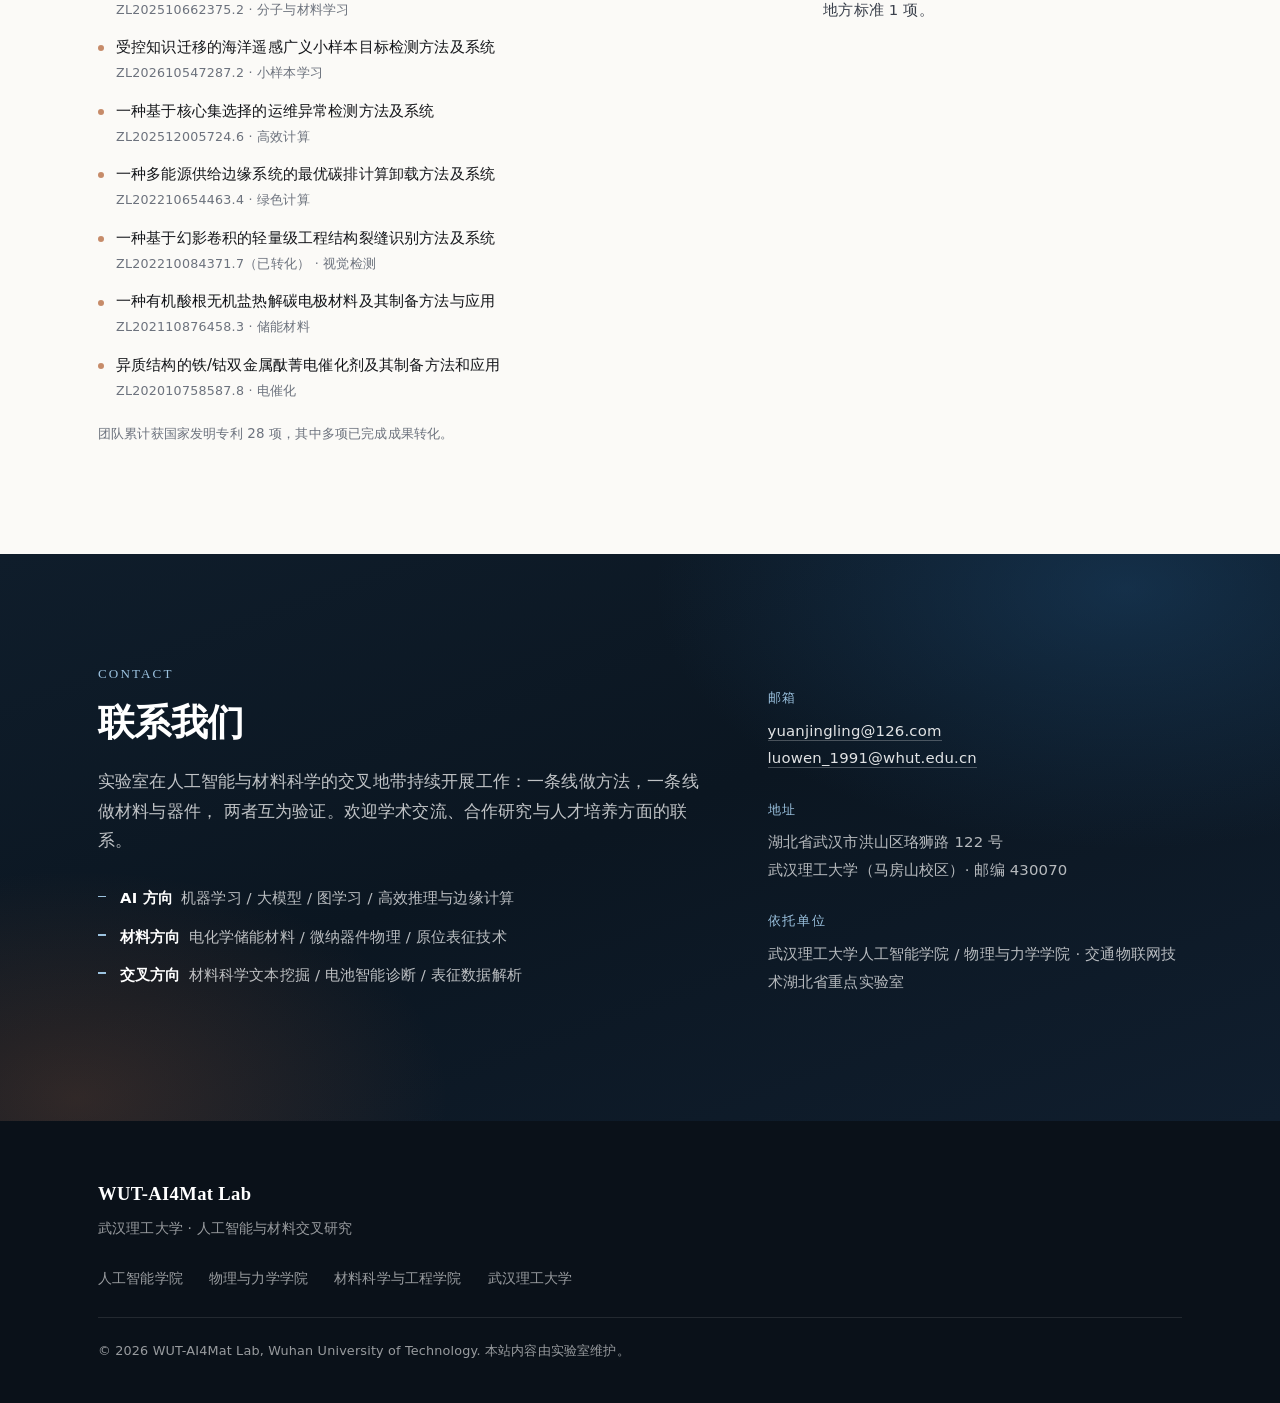
==== commit ca581d12: "第五张卡片出处行：IEEE TNNLS 换成 Nano Letters 2026" ====
--- a/index.html
+++ b/index.html
@@ -274,7 +274,7 @@
           <ul class="rcard-tags">
             <li>模型量化与遗忘</li><li>边缘推理</li><li>神经形态器件</li>
           </ul>
-          <p class="rcard-ref">ICML 2026 · ICCV 2025 · IEEE TNNLS</p>
+          <p class="rcard-ref">ICML 2026 · ICCV 2025 · Nano Letters 2026</p>
         </article>
       </div>
     </div>
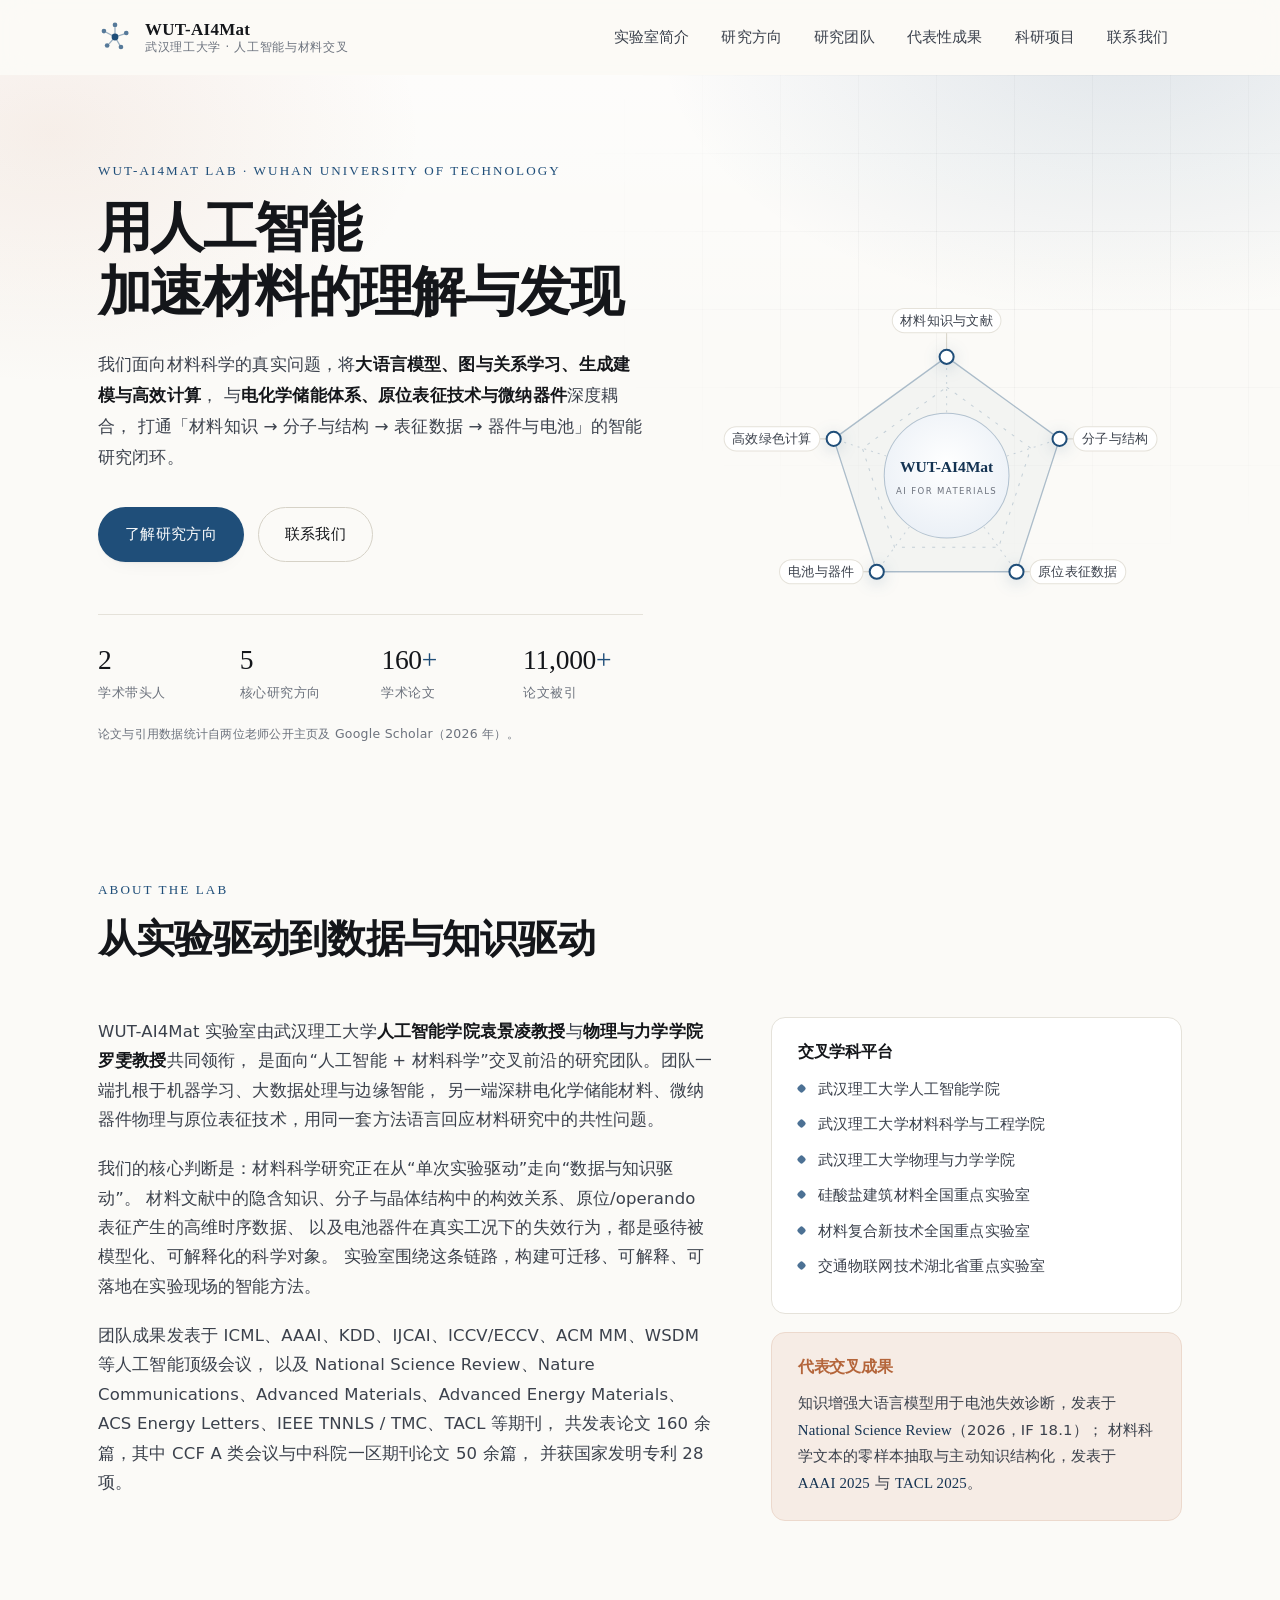
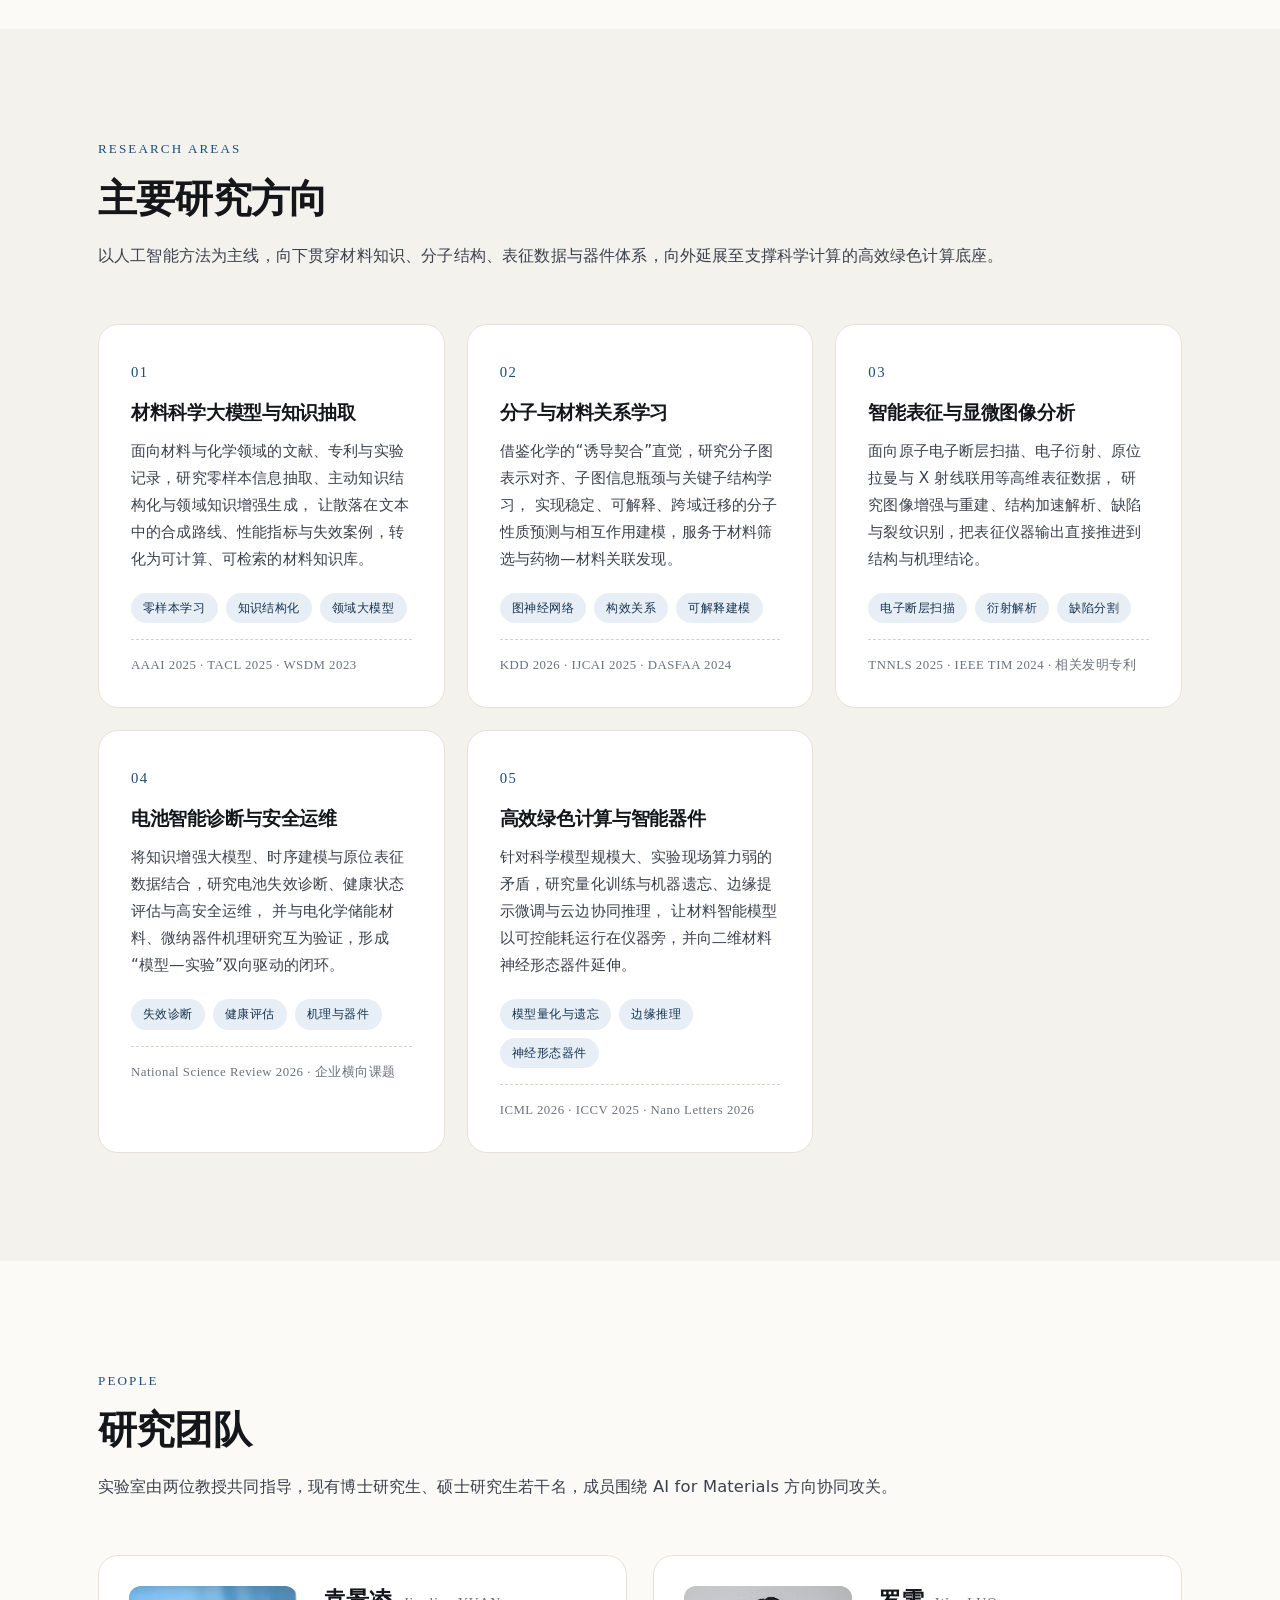
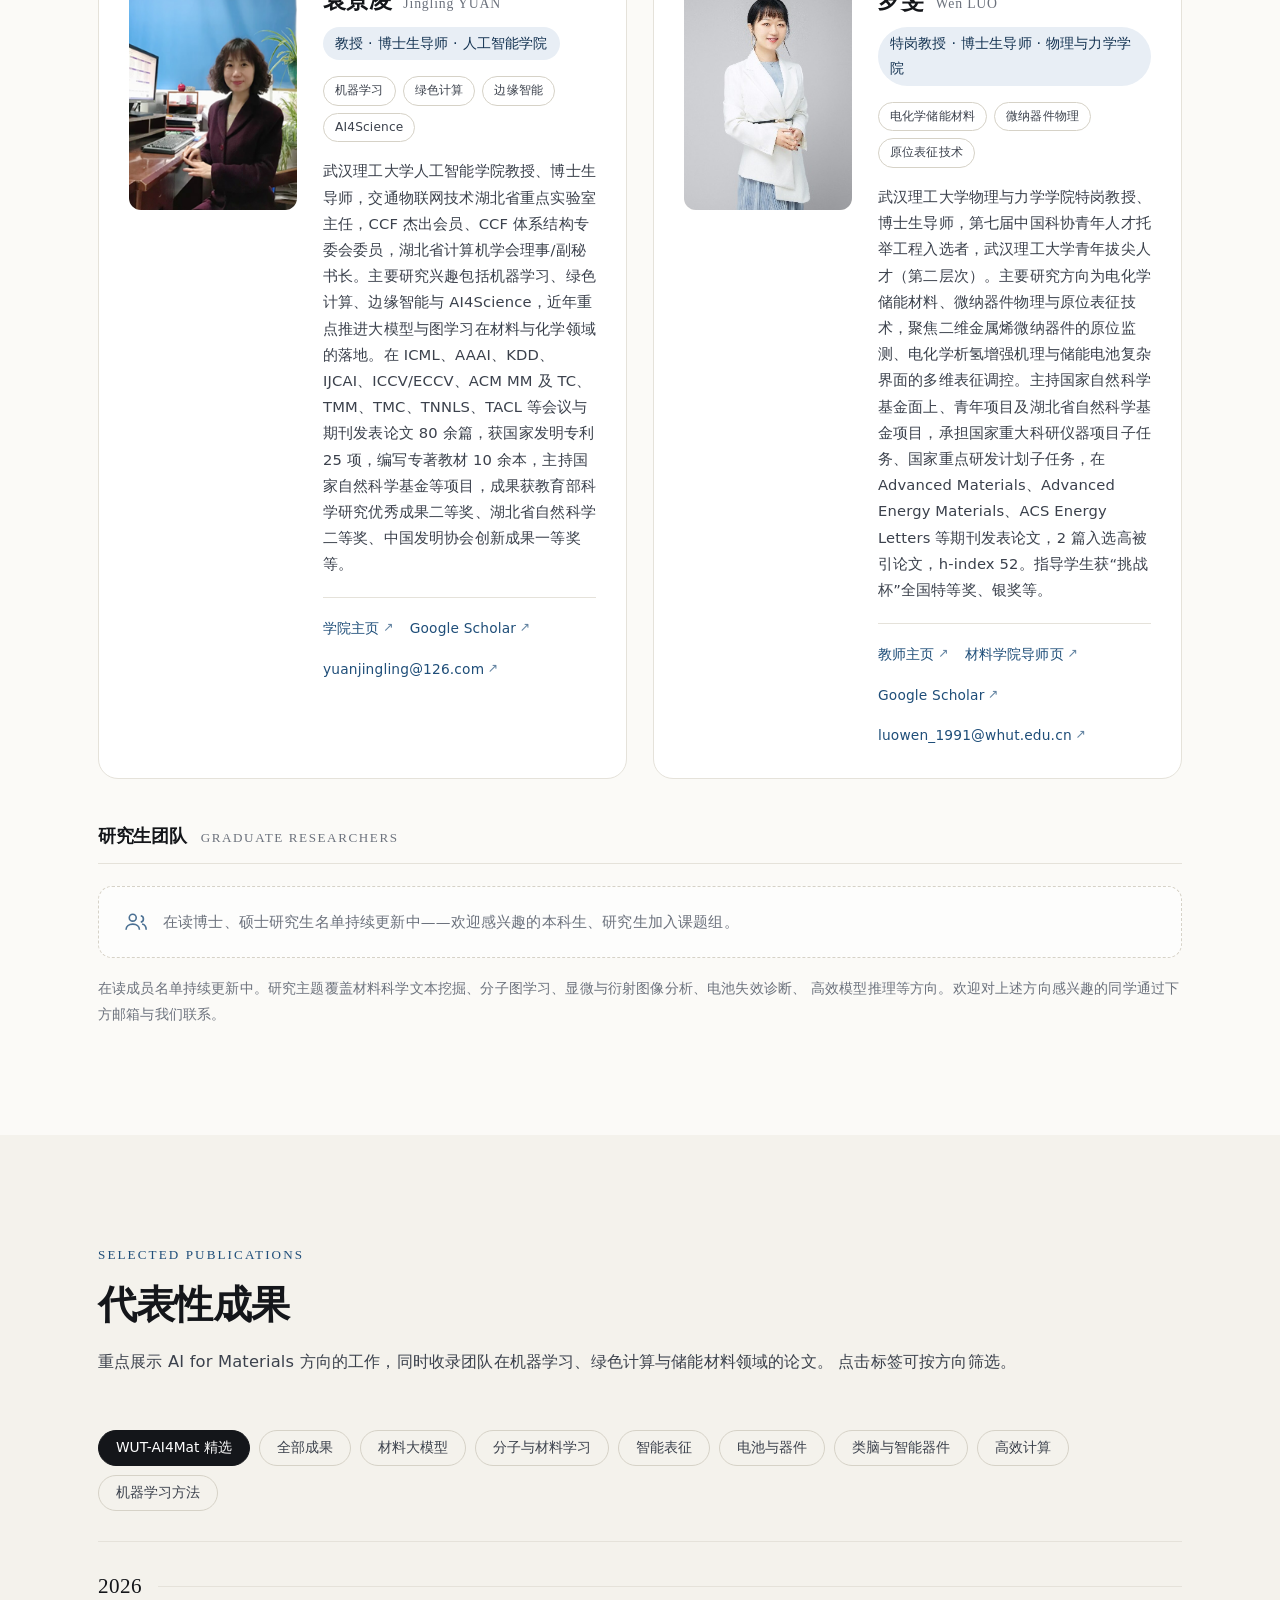
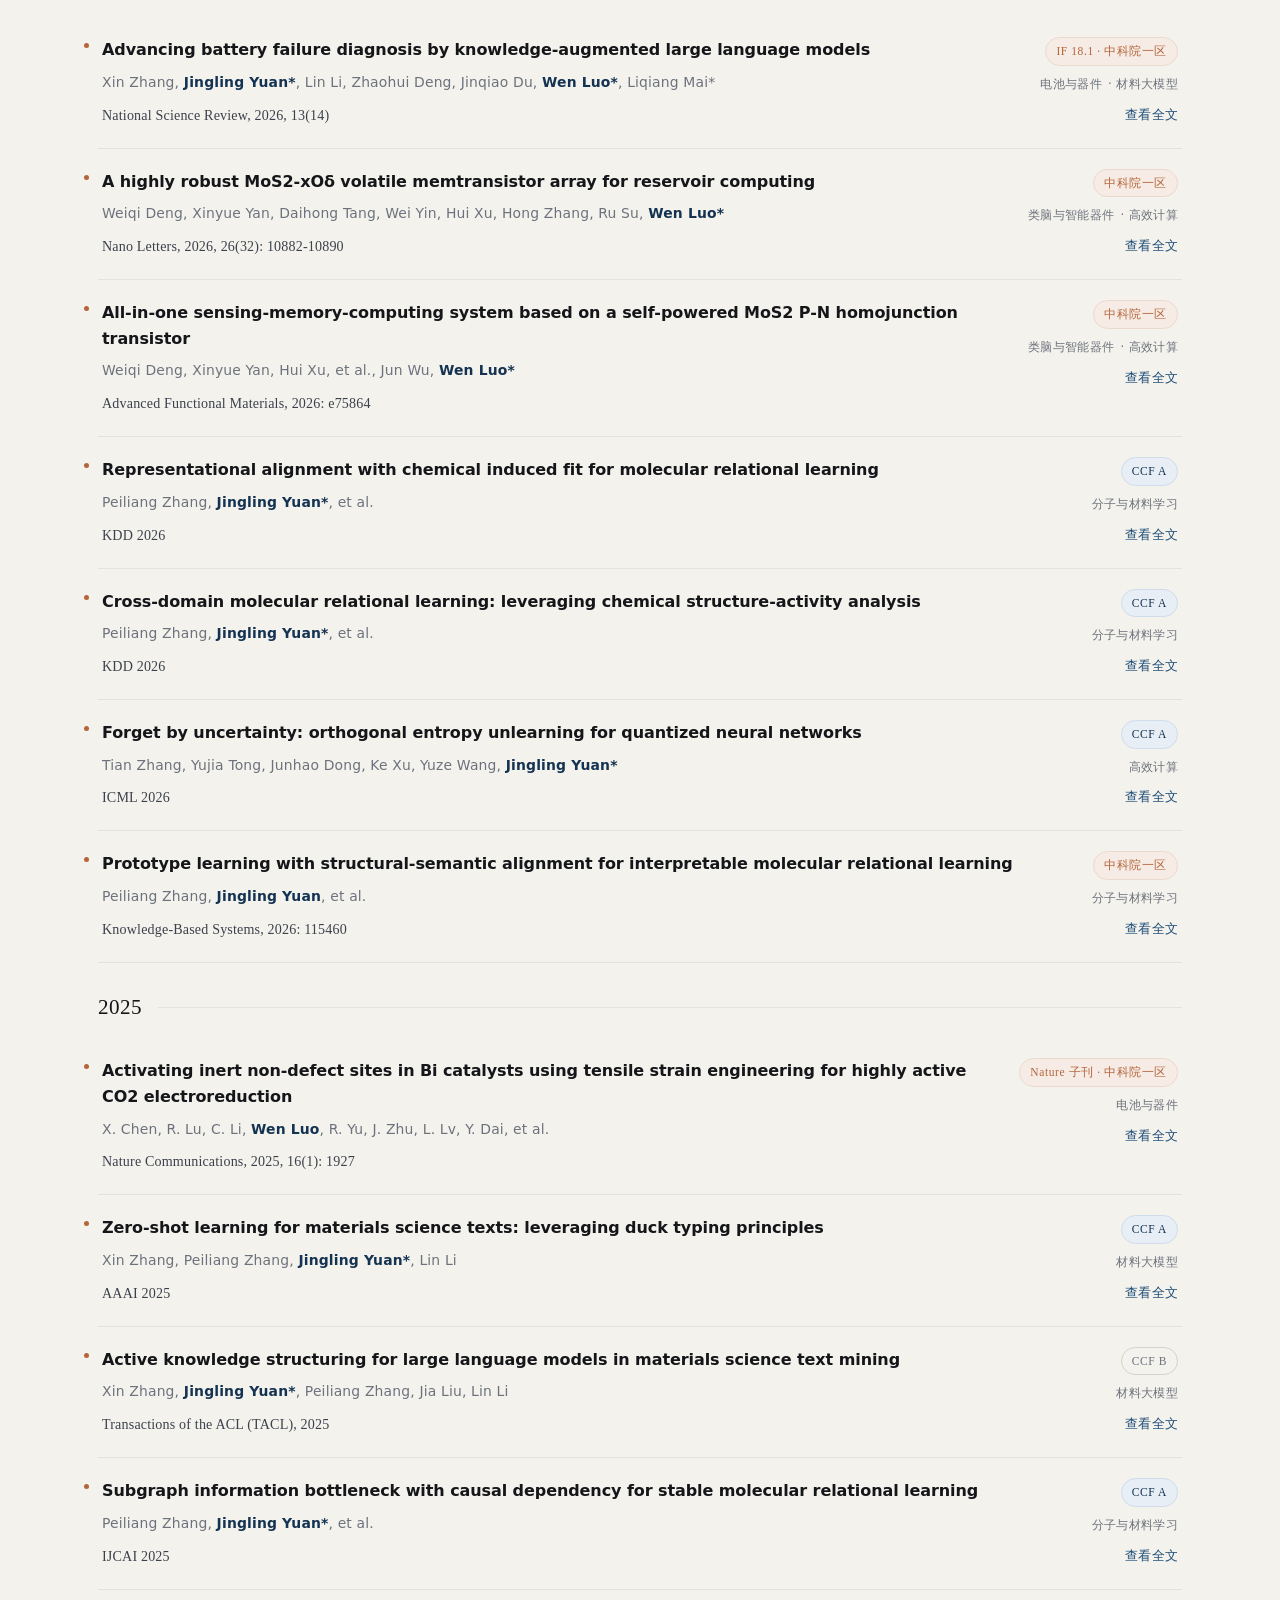
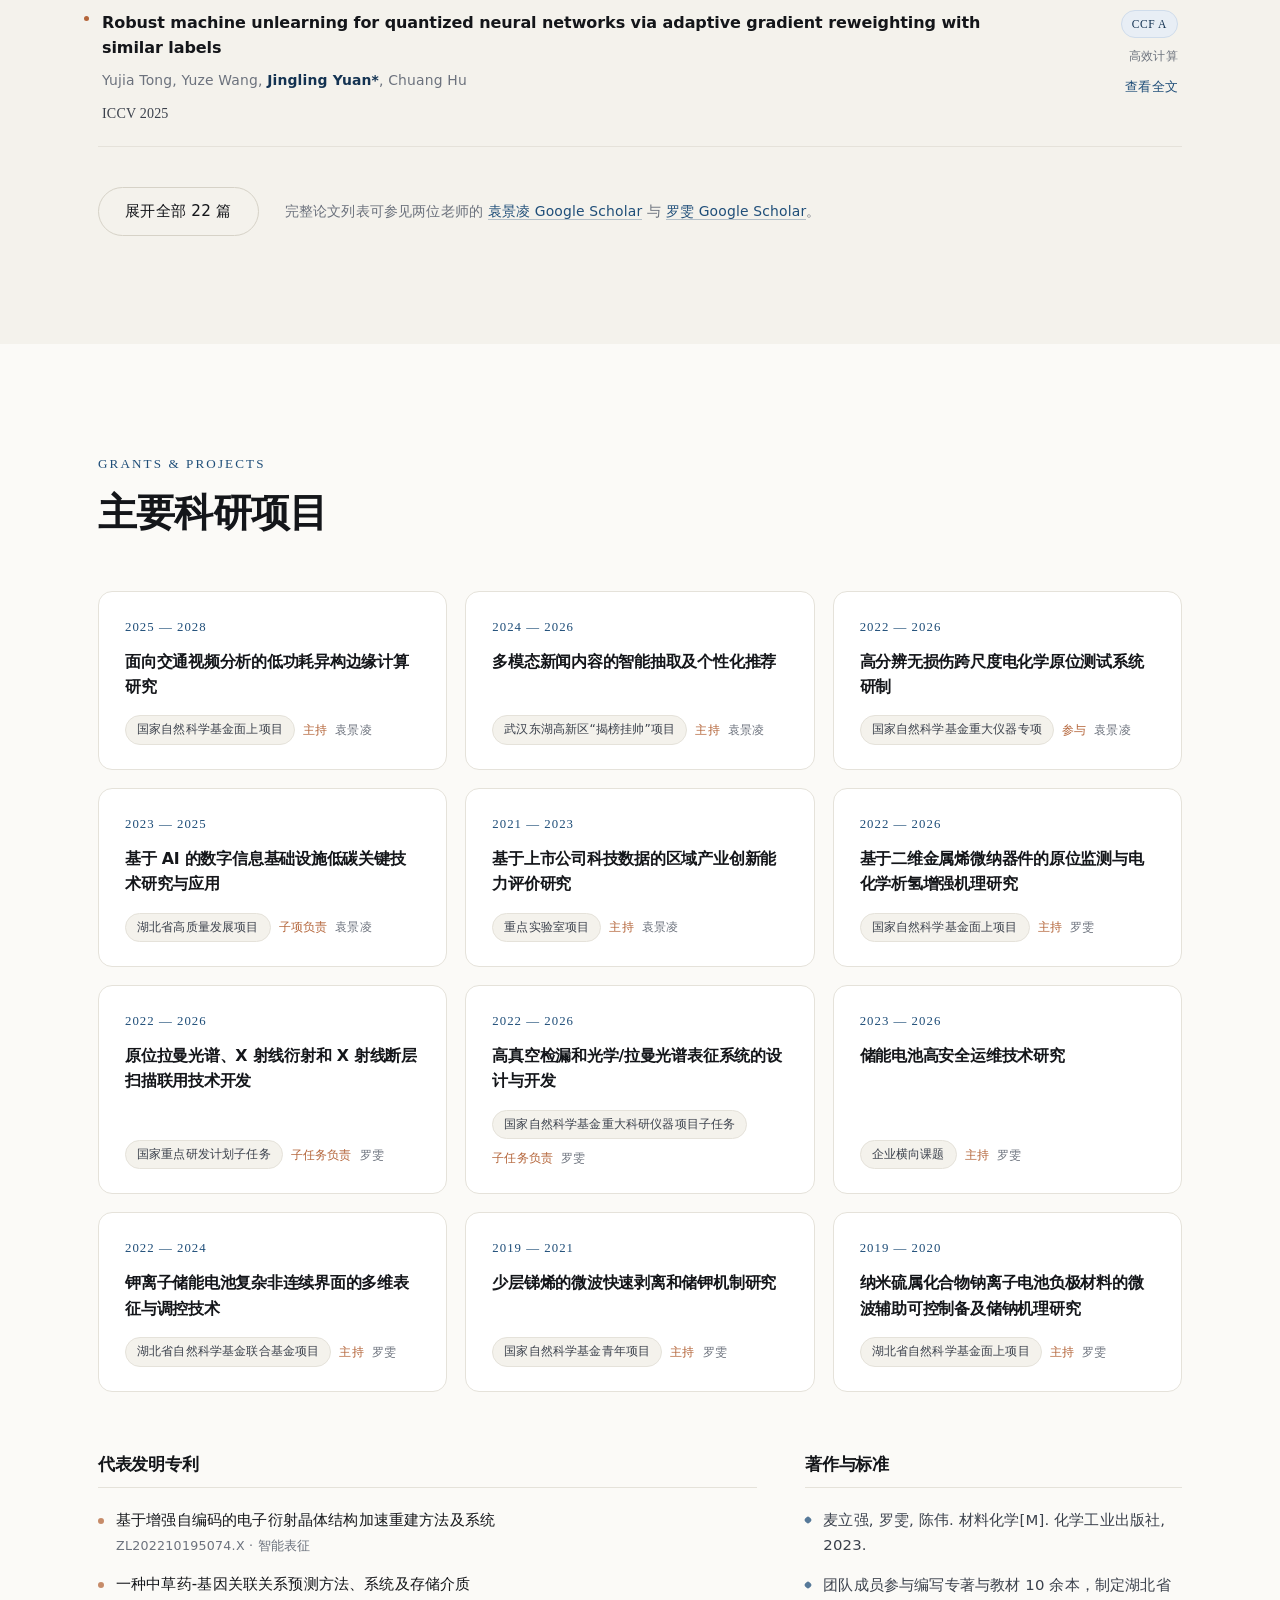
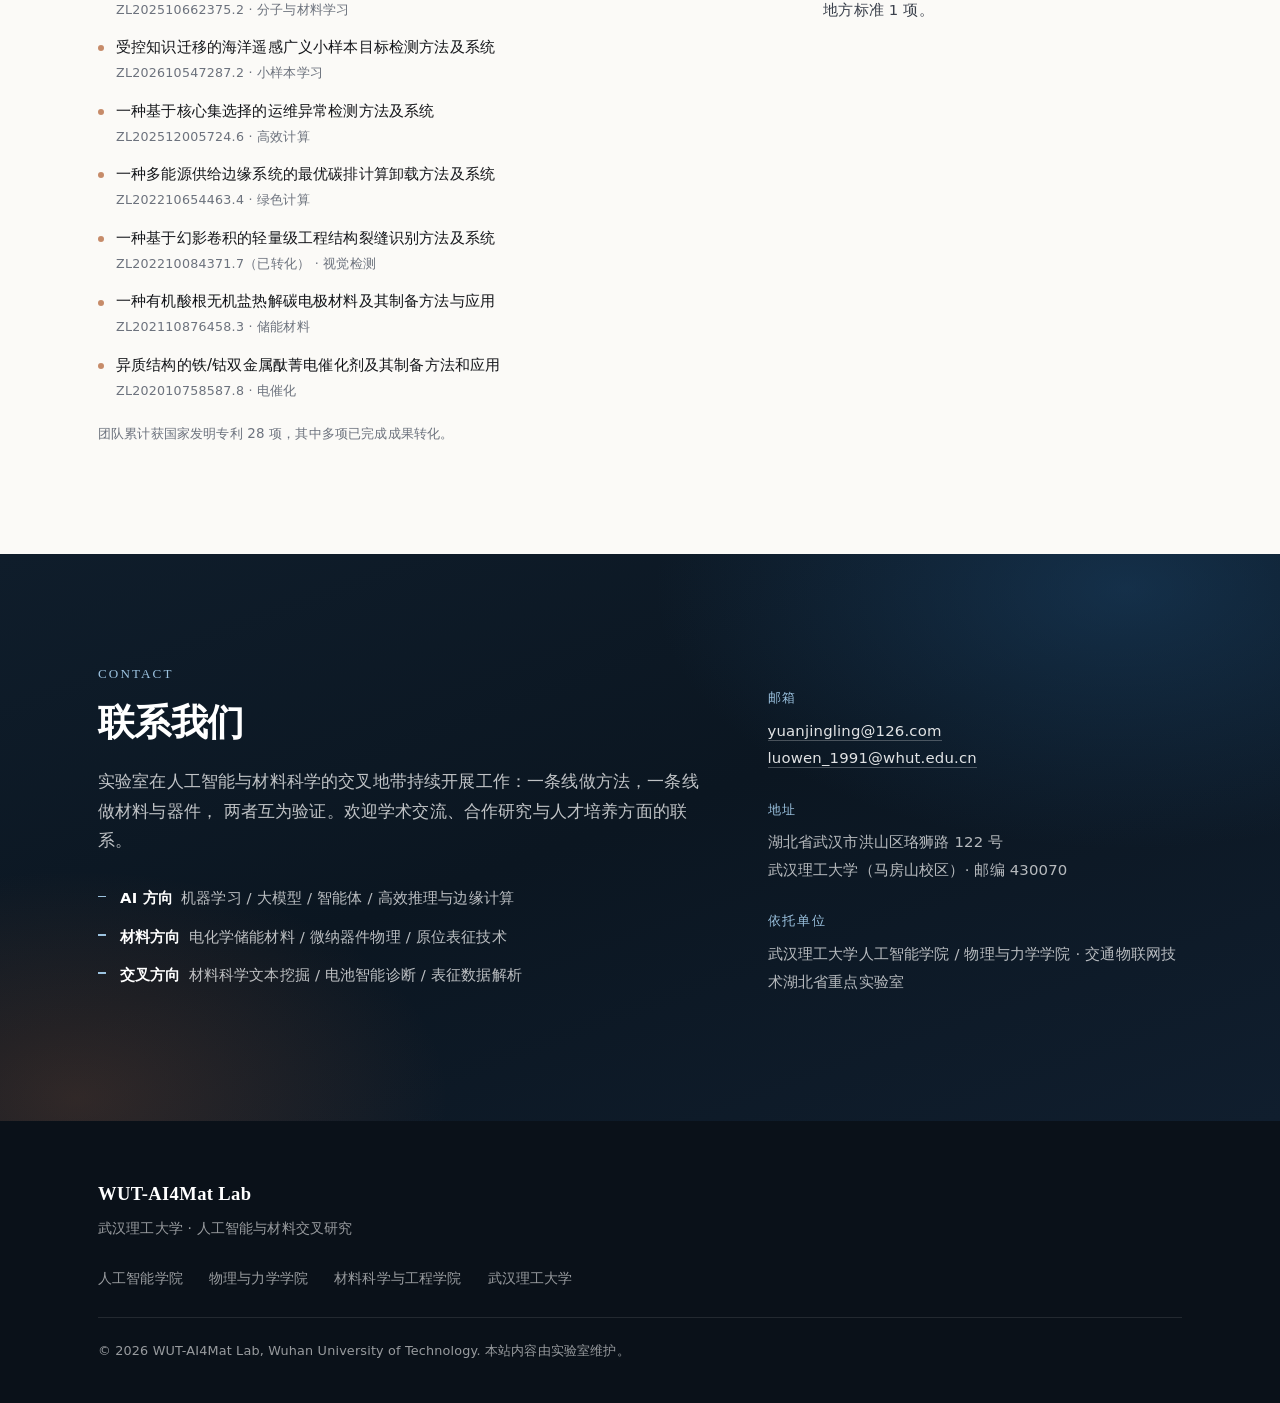
==== commit d3be21d5: "联系区 AI 方向：图学习 换成 智能体" ====
--- a/index.html
+++ b/index.html
@@ -358,7 +358,7 @@
           两者互为验证。欢迎学术交流、合作研究与人才培养方面的联系。
         </p>
         <ul class="join-list">
-          <li><strong>AI 方向</strong>机器学习 / 大模型 / 图学习 / 高效推理与边缘计算</li>
+          <li><strong>AI 方向</strong>机器学习 / 大模型 / 智能体 / 高效推理与边缘计算</li>
           <li><strong>材料方向</strong>电化学储能材料 / 微纳器件物理 / 原位表征技术</li>
           <li><strong>交叉方向</strong>材料科学文本挖掘 / 电池智能诊断 / 表征数据解析</li>
         </ul>
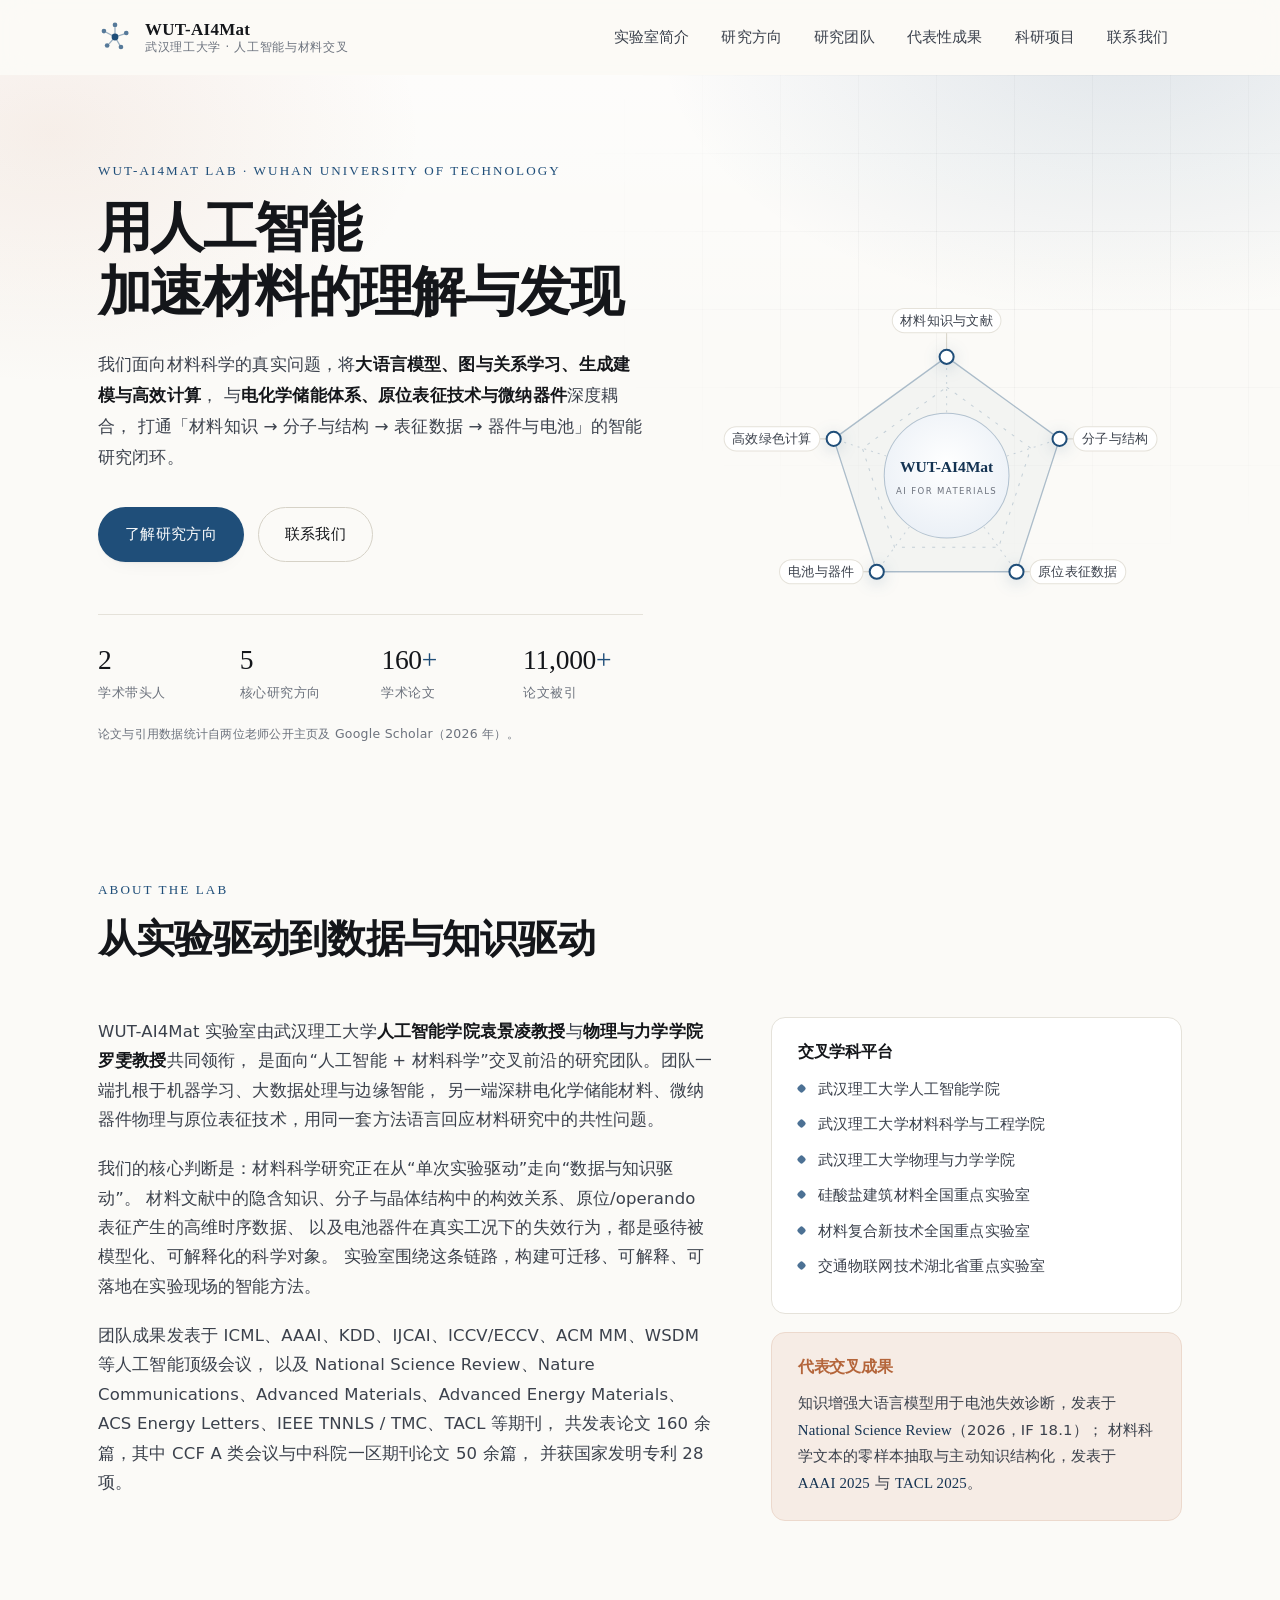
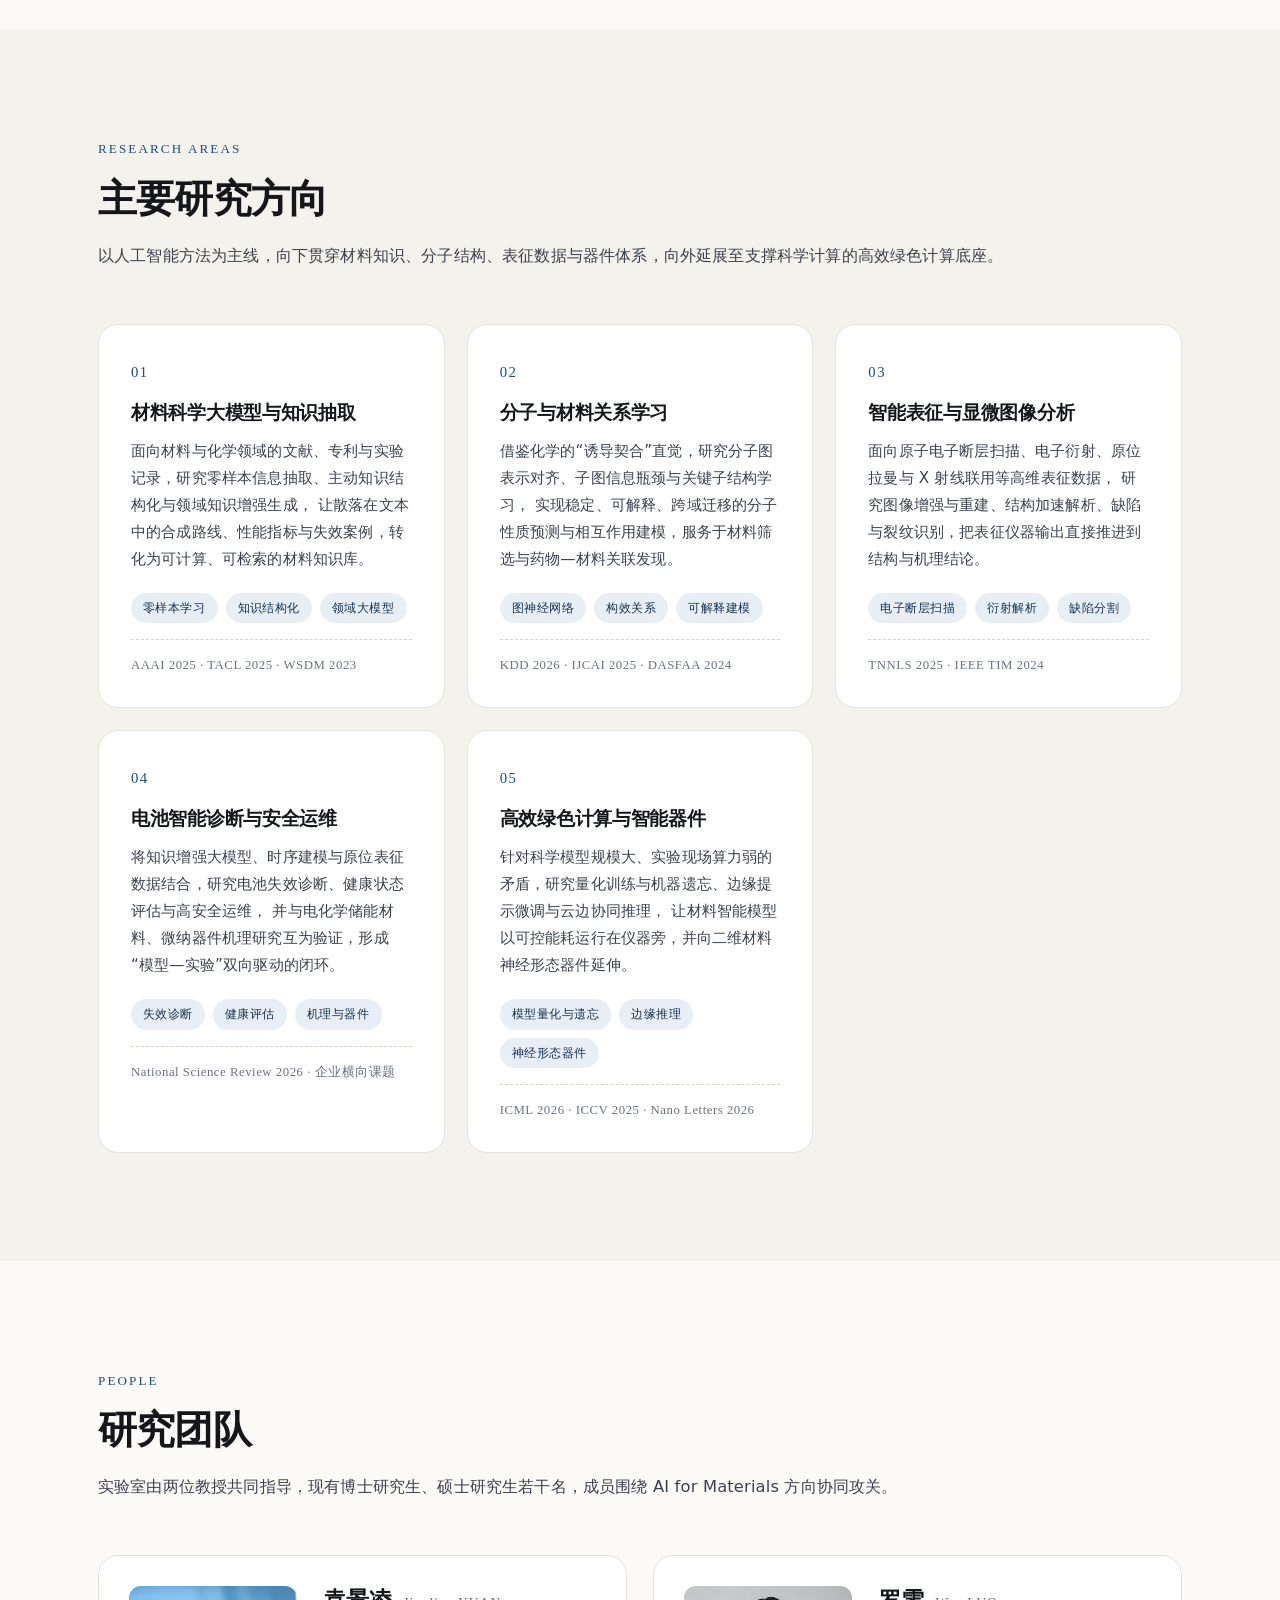
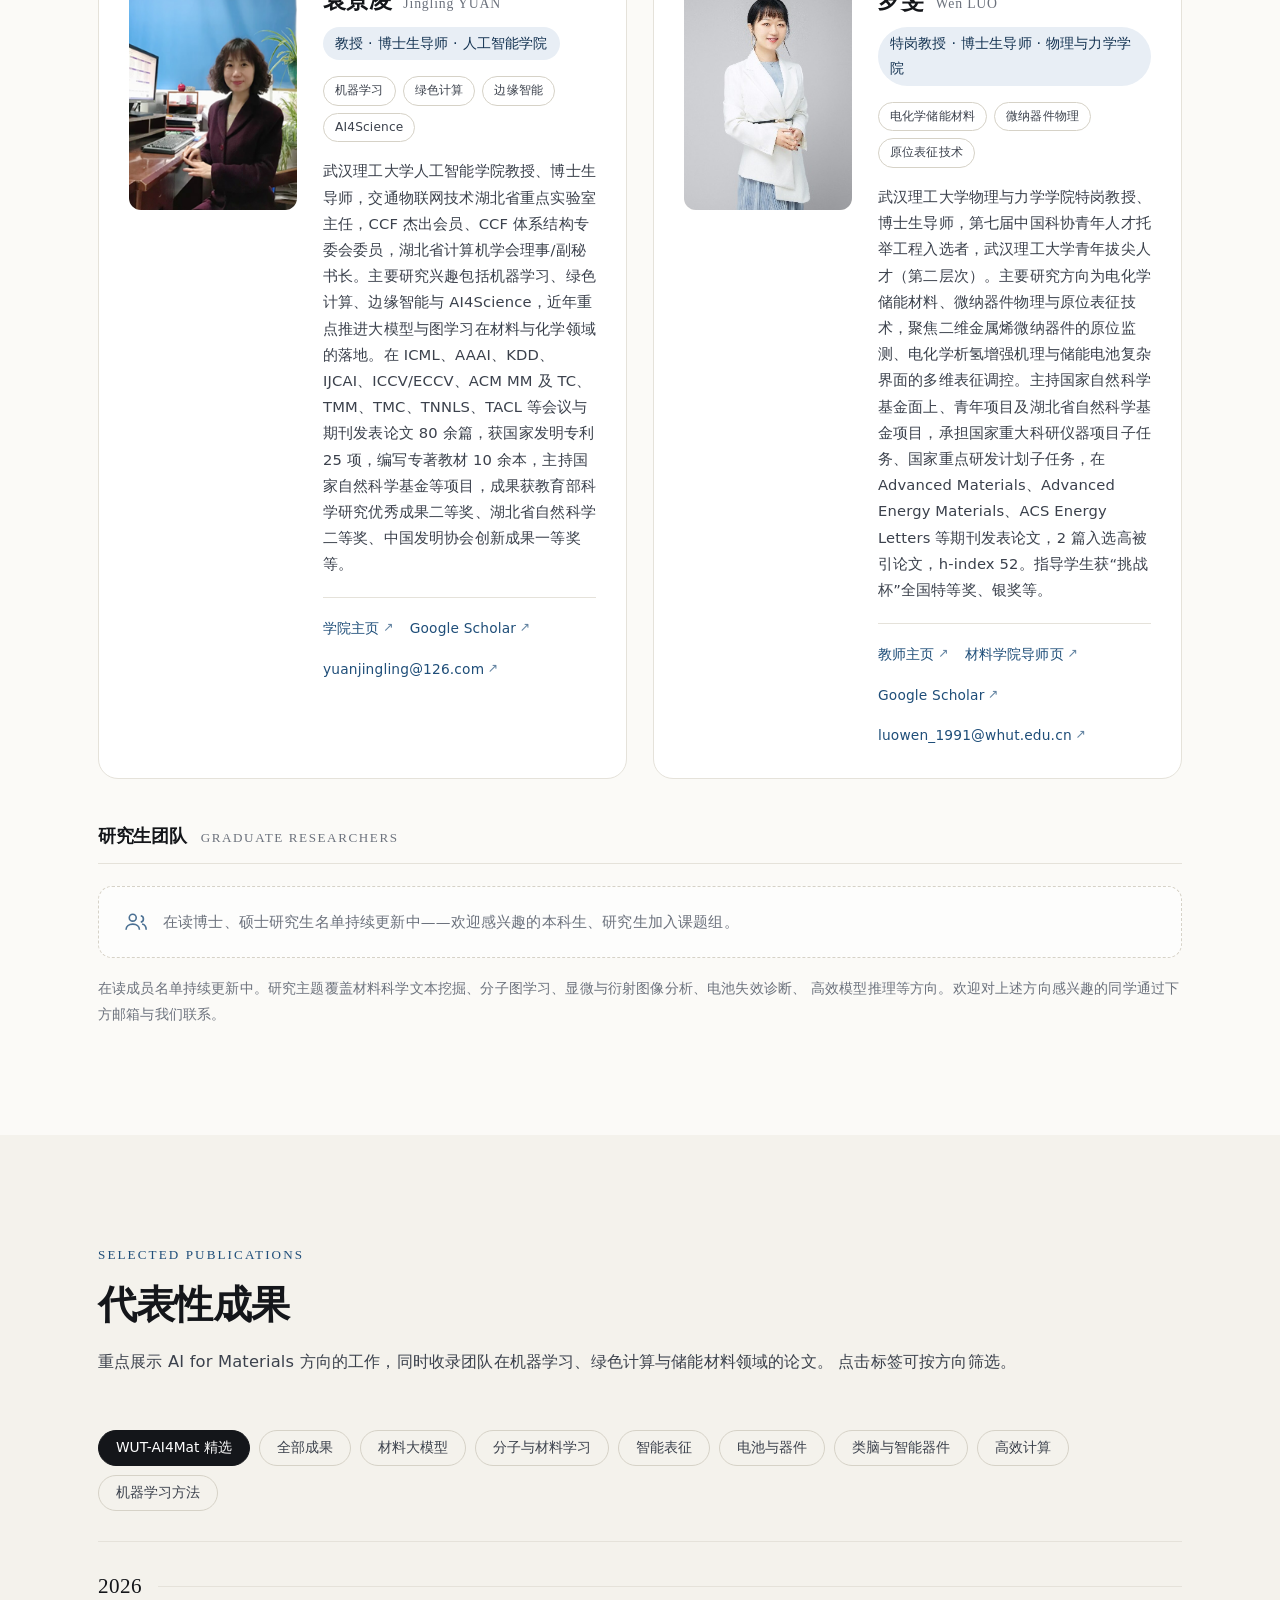
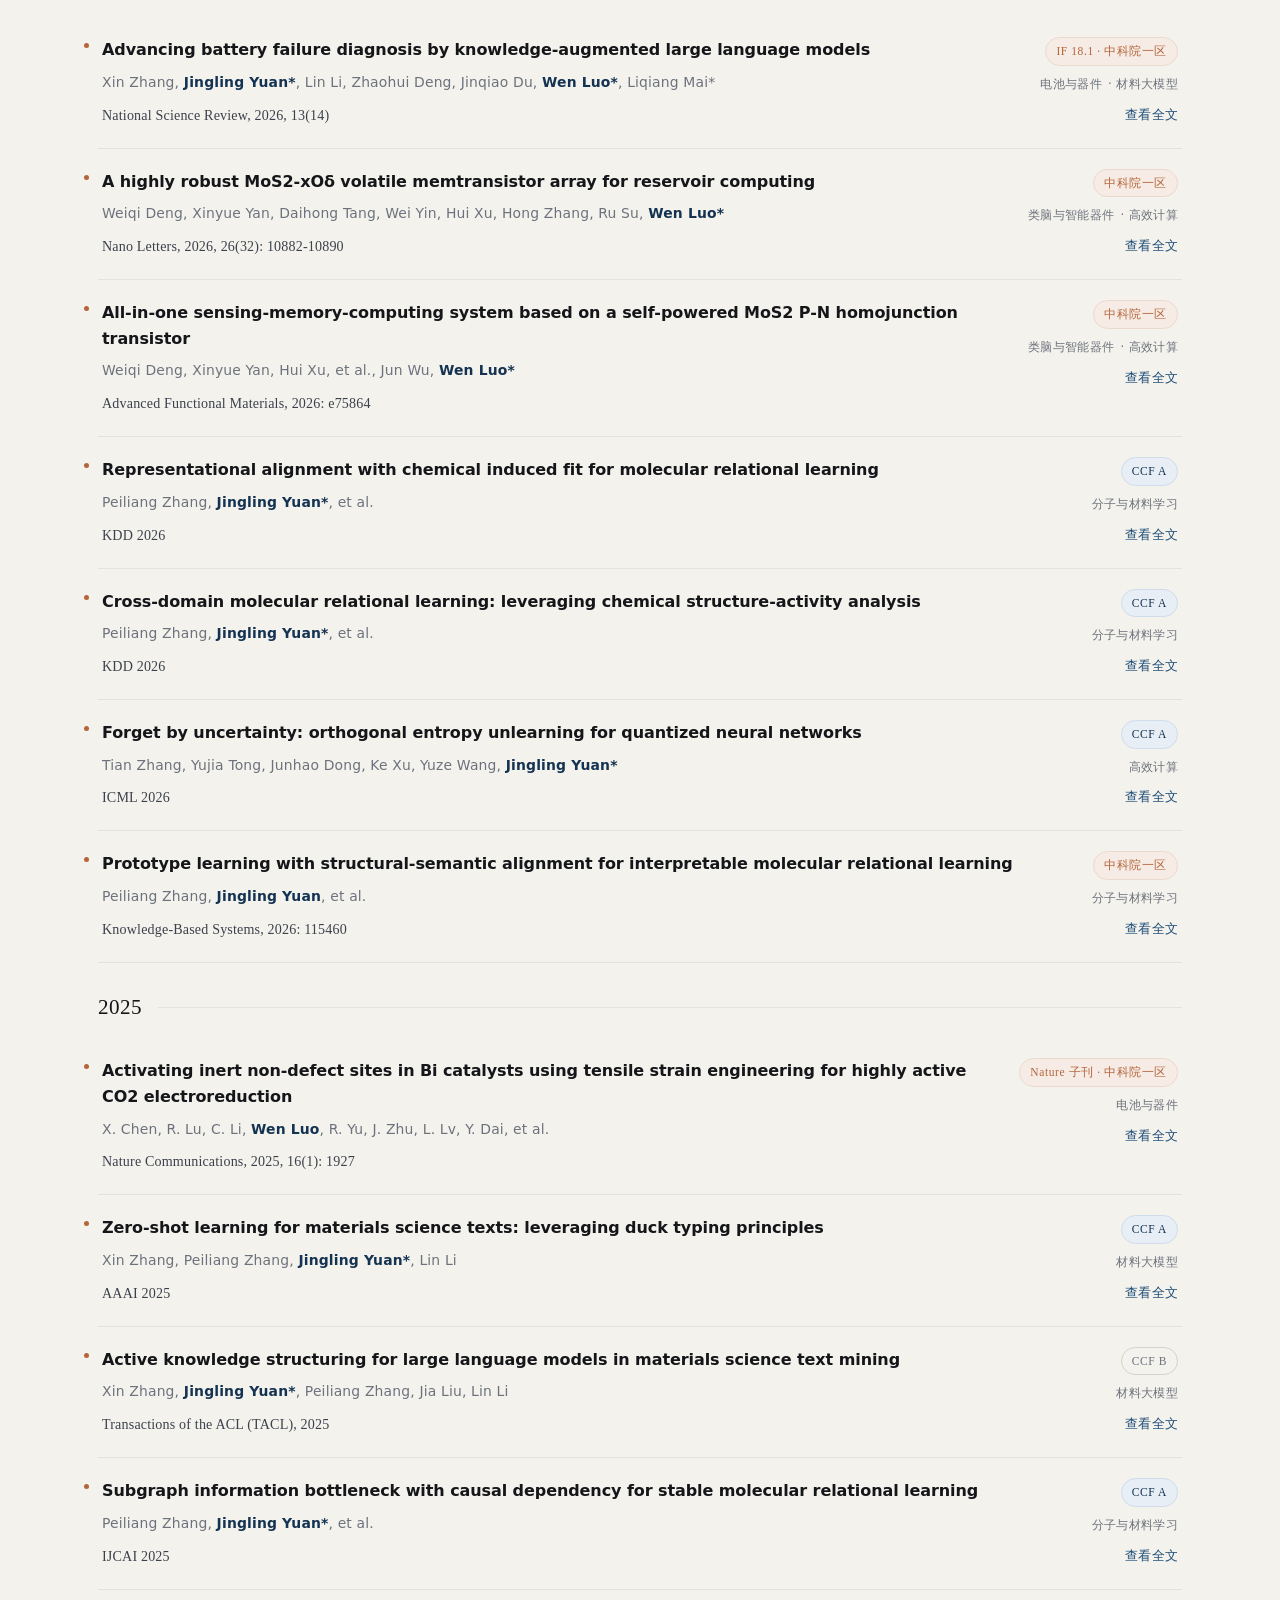
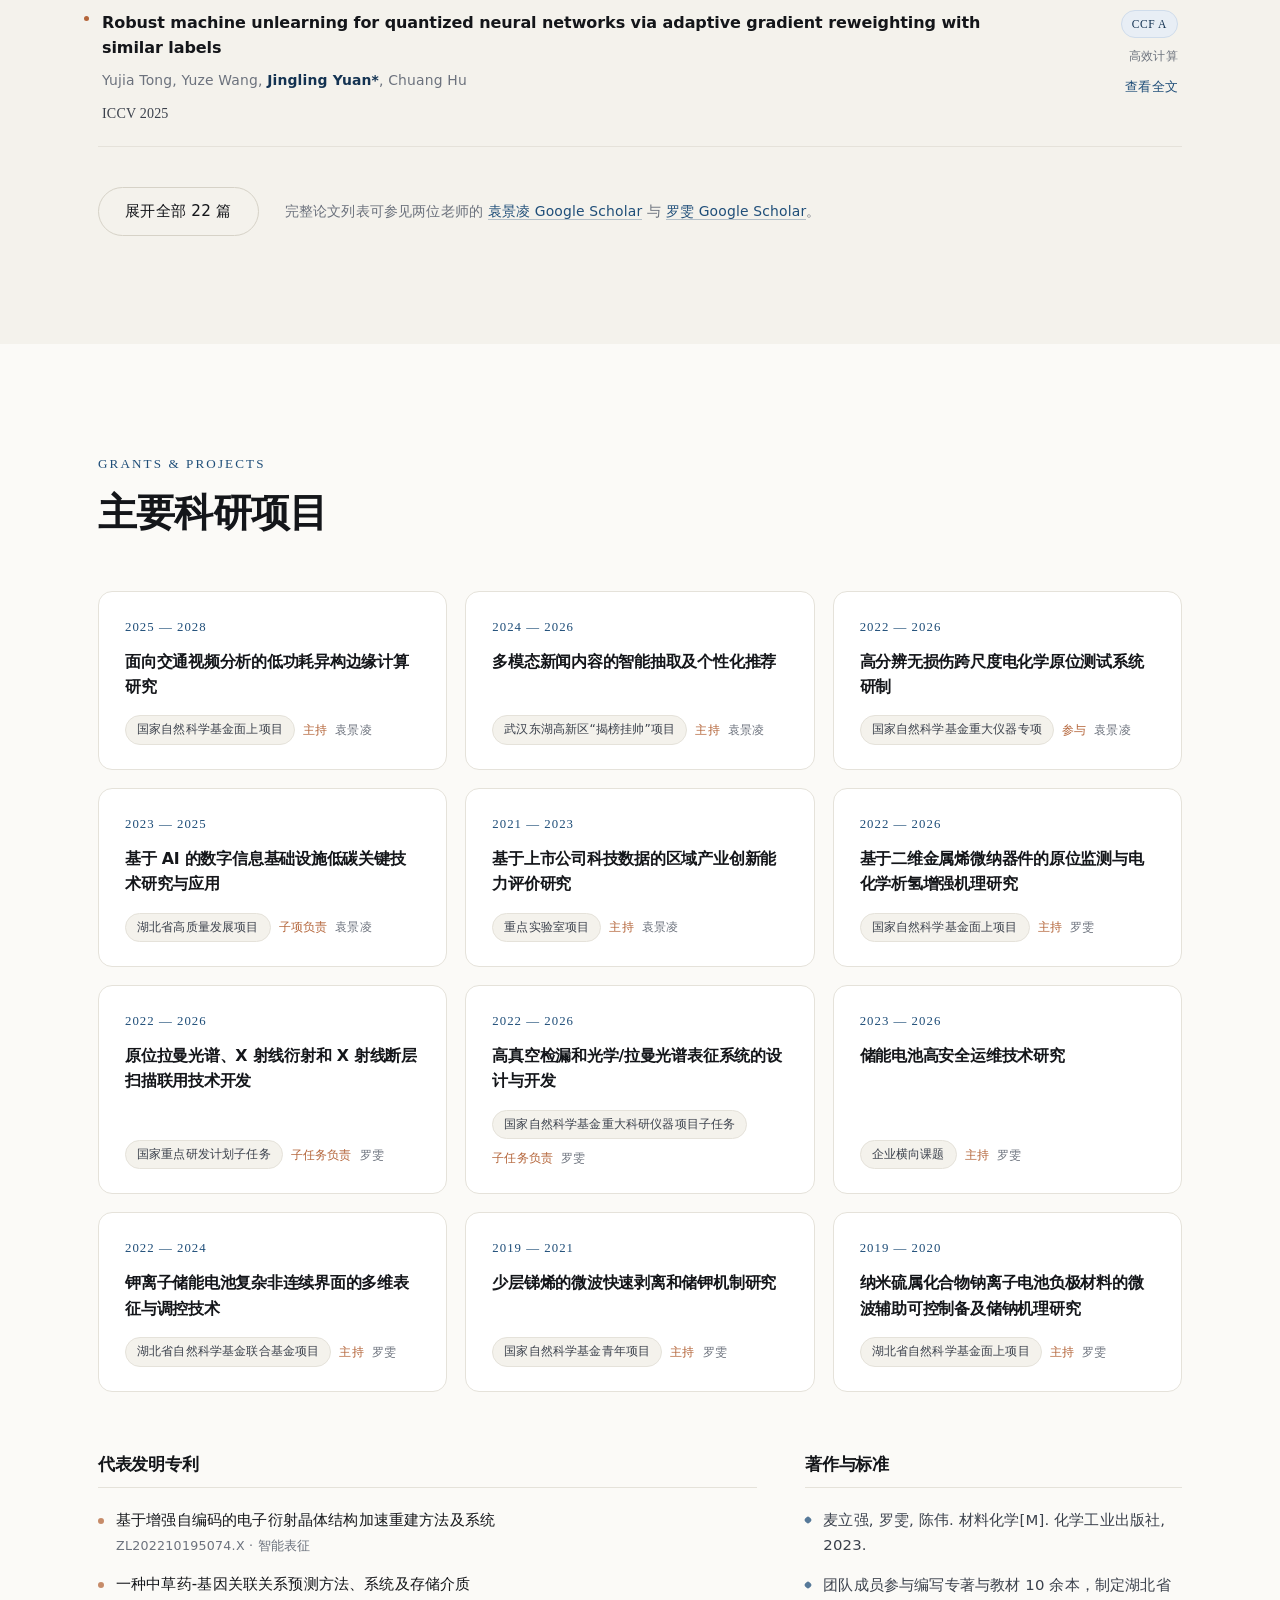
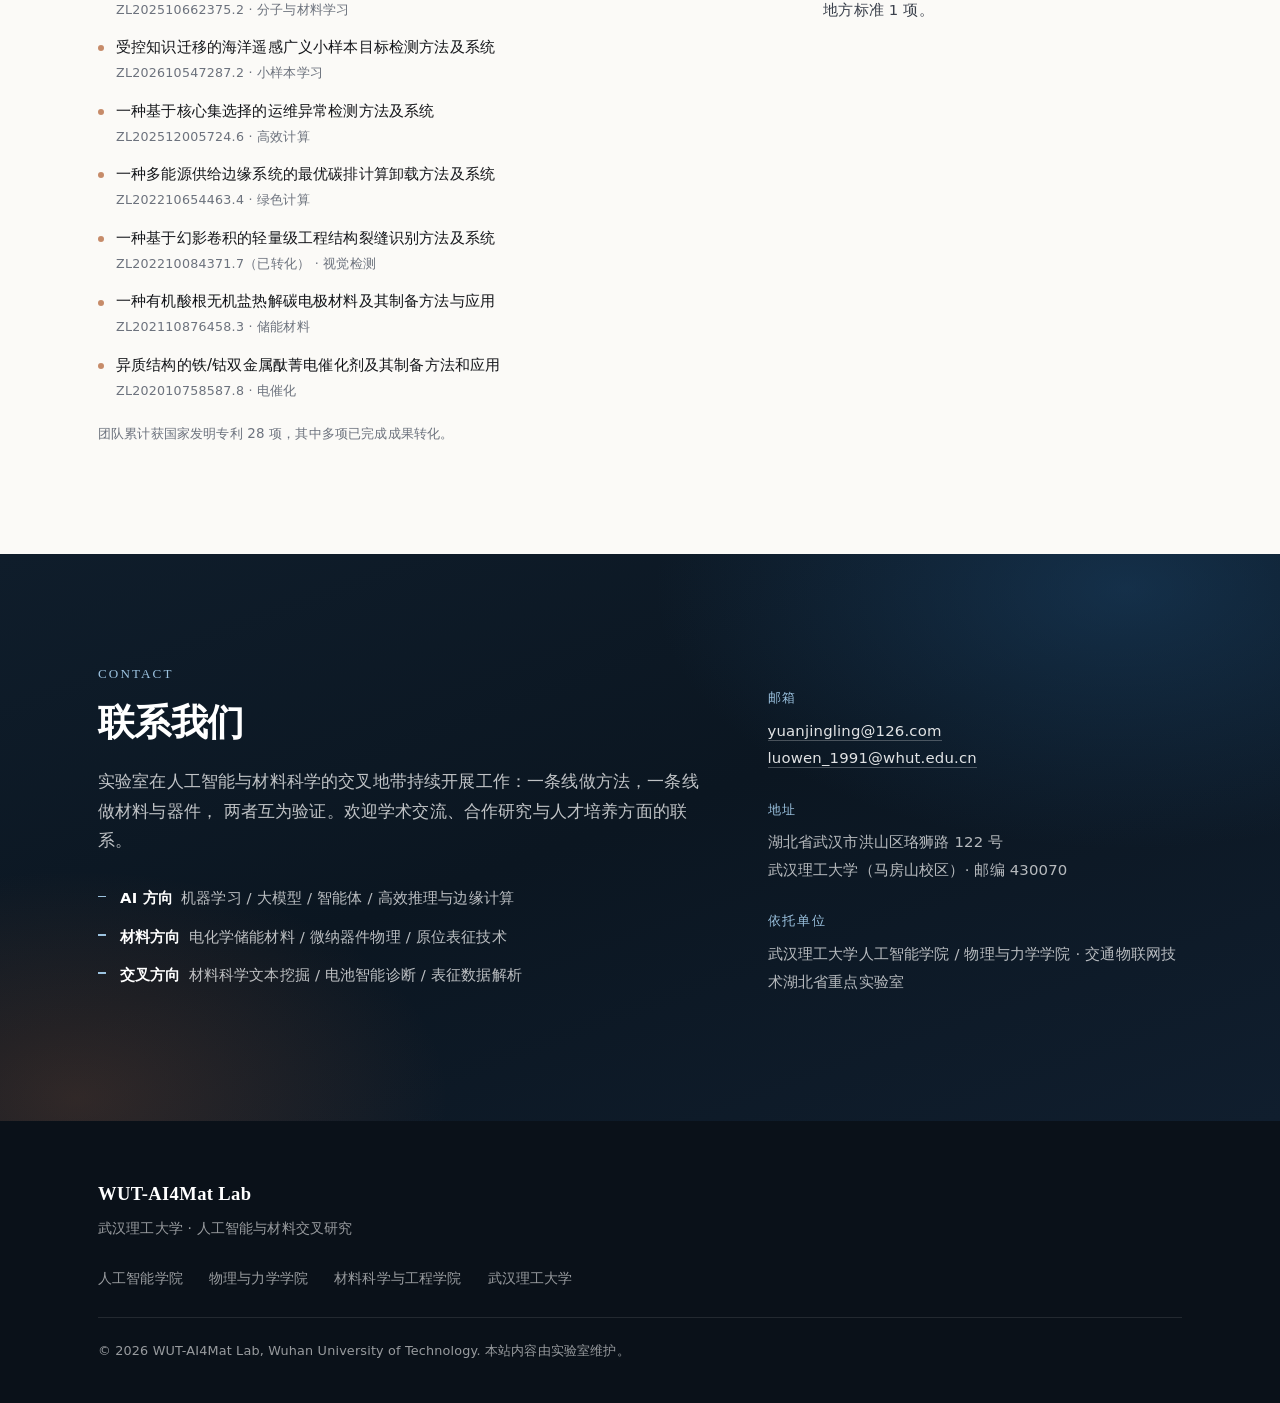
==== commit d423cd3c: "研究方向第三张卡片出处行去掉「相关发明专利」" ====
--- a/index.html
+++ b/index.html
@@ -248,7 +248,7 @@
           <ul class="rcard-tags">
             <li>电子断层扫描</li><li>衍射解析</li><li>缺陷分割</li>
           </ul>
-          <p class="rcard-ref">TNNLS 2025 · IEEE TIM 2024 · 相关发明专利</p>
+          <p class="rcard-ref">TNNLS 2025 · IEEE TIM 2024</p>
         </article>
 
         <article class="rcard reveal">
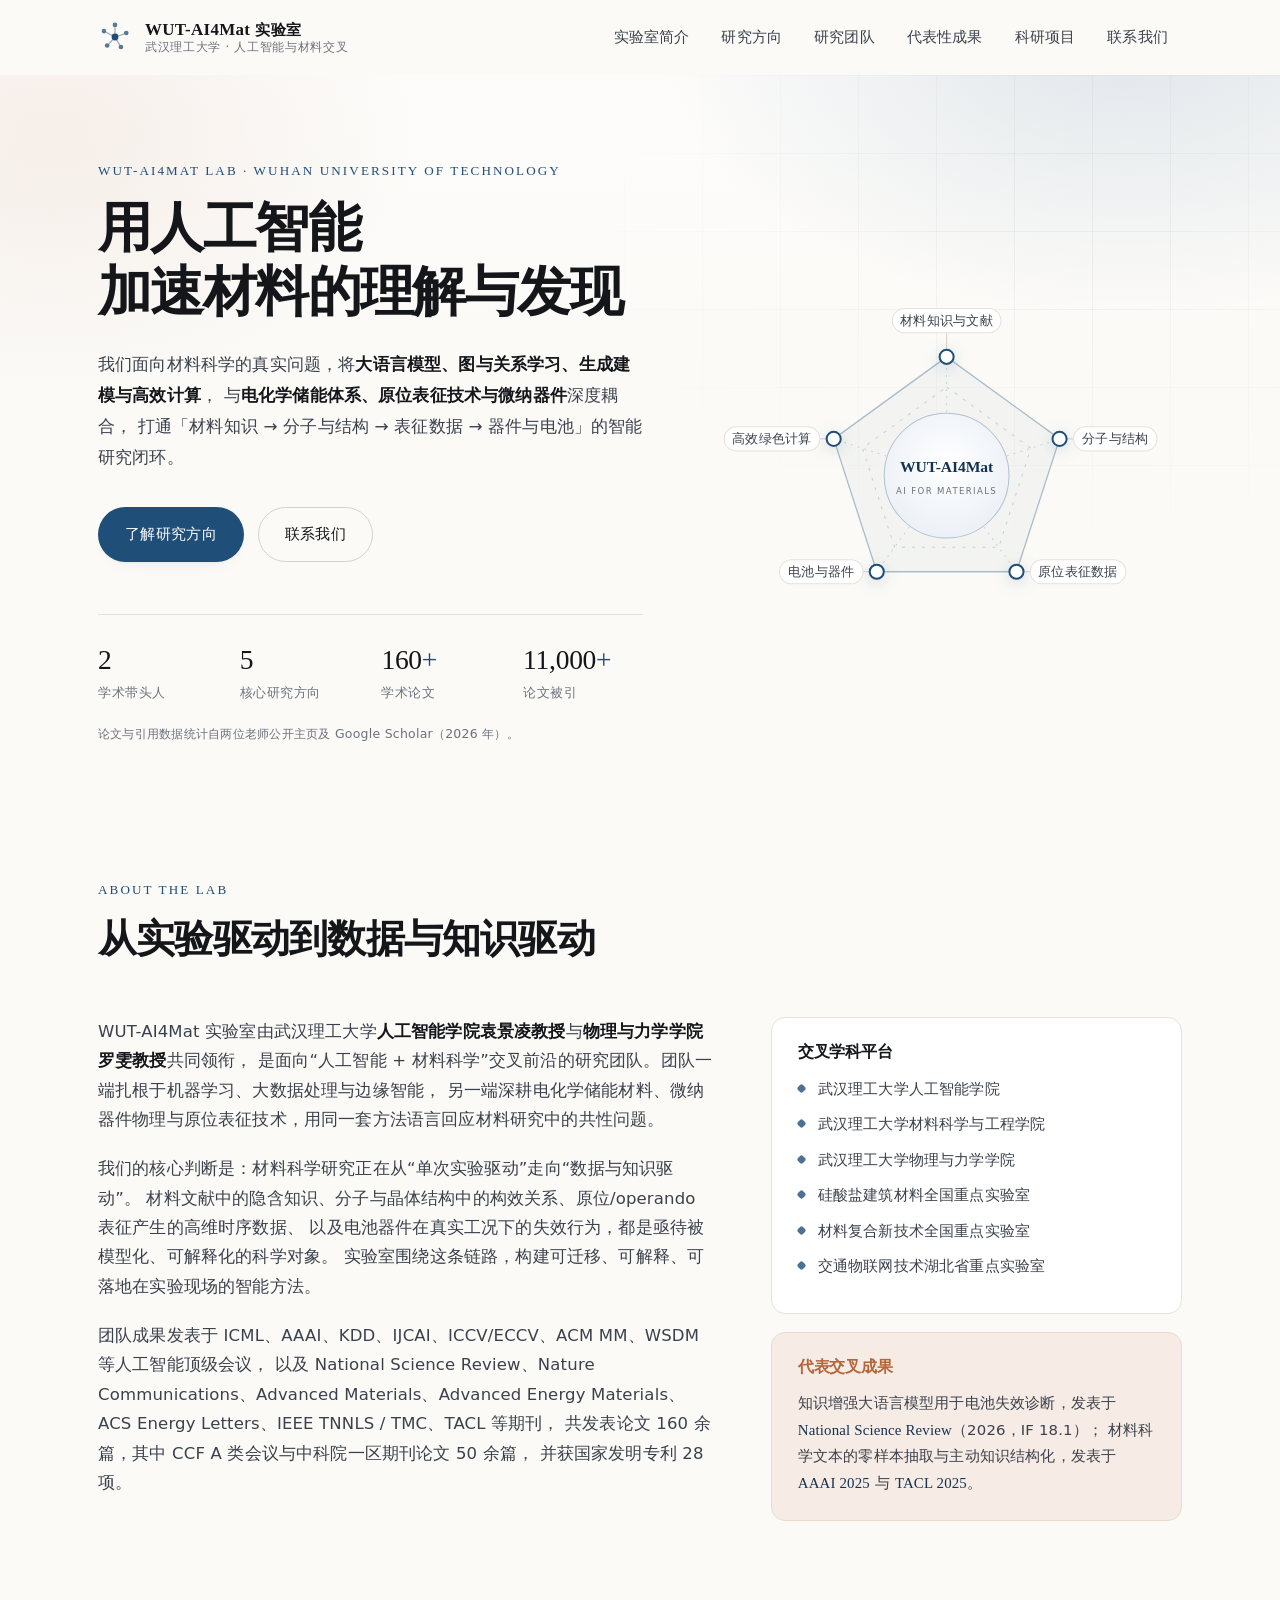
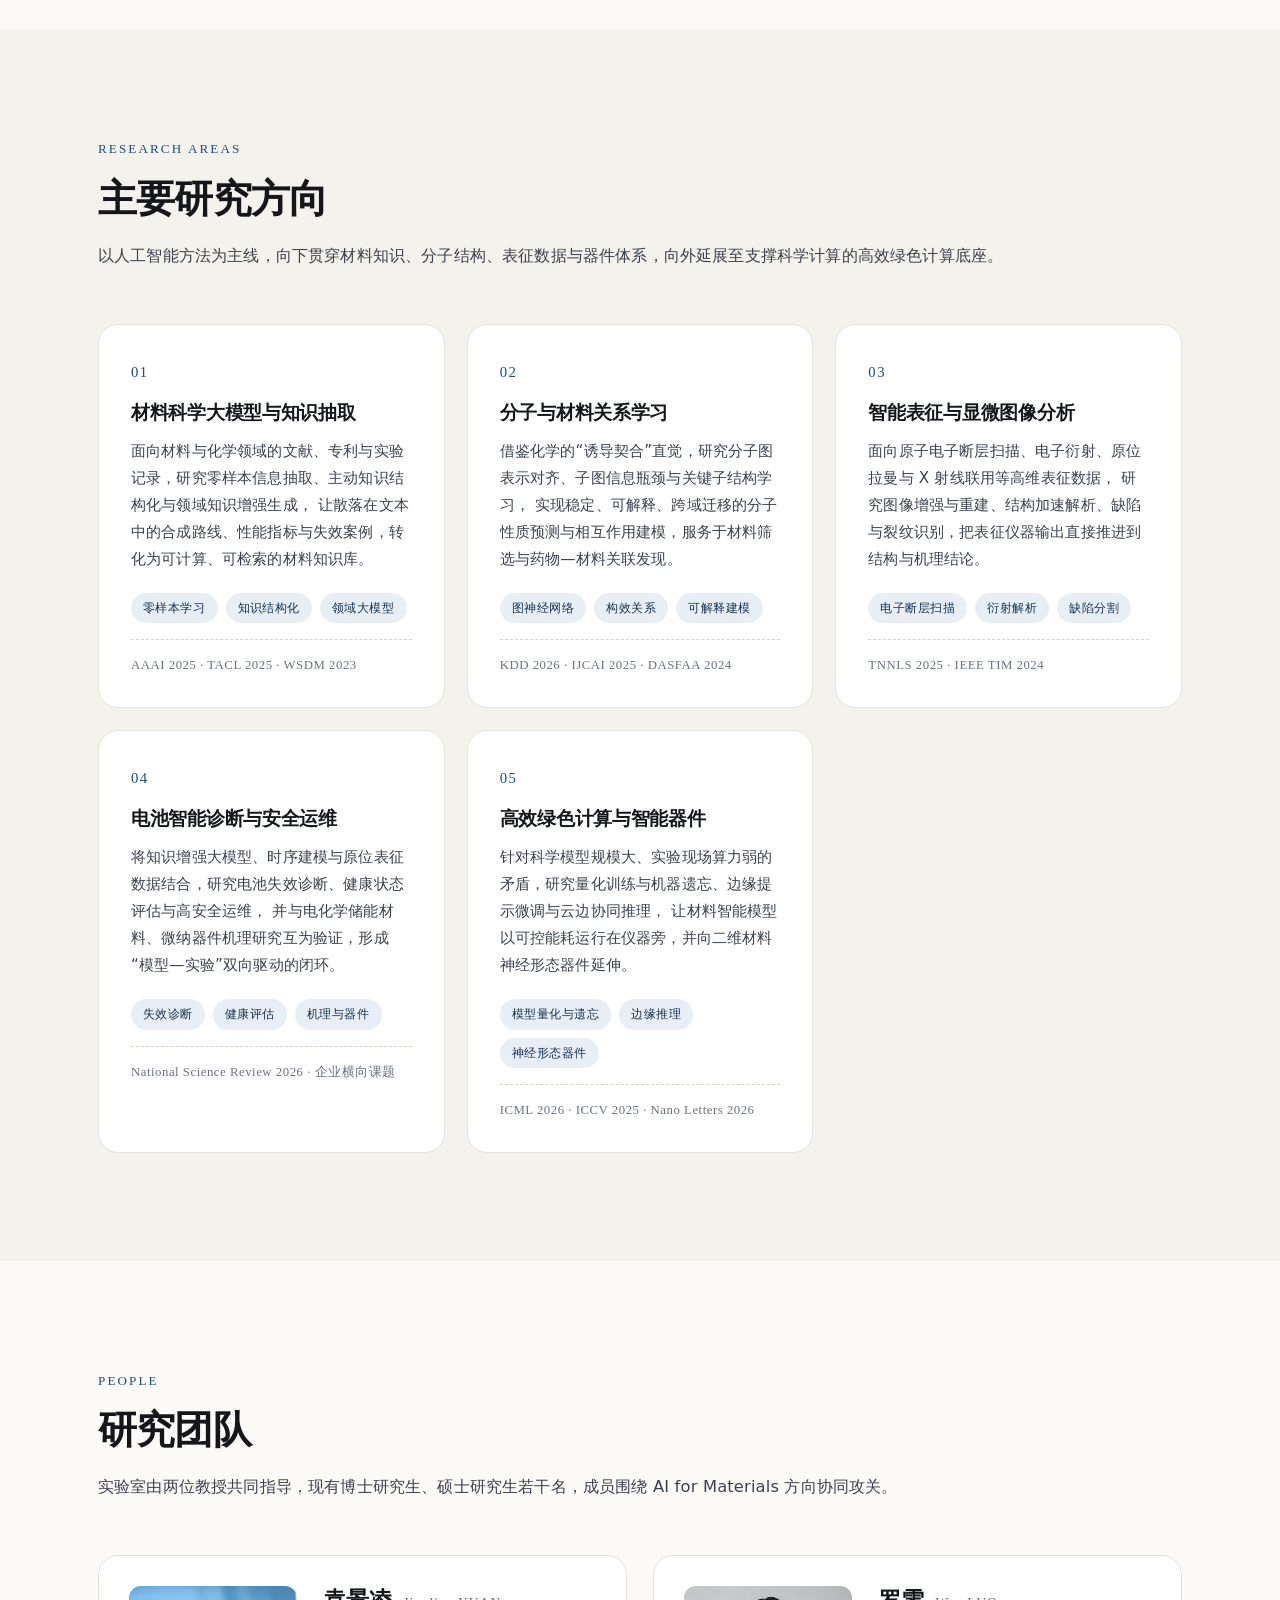
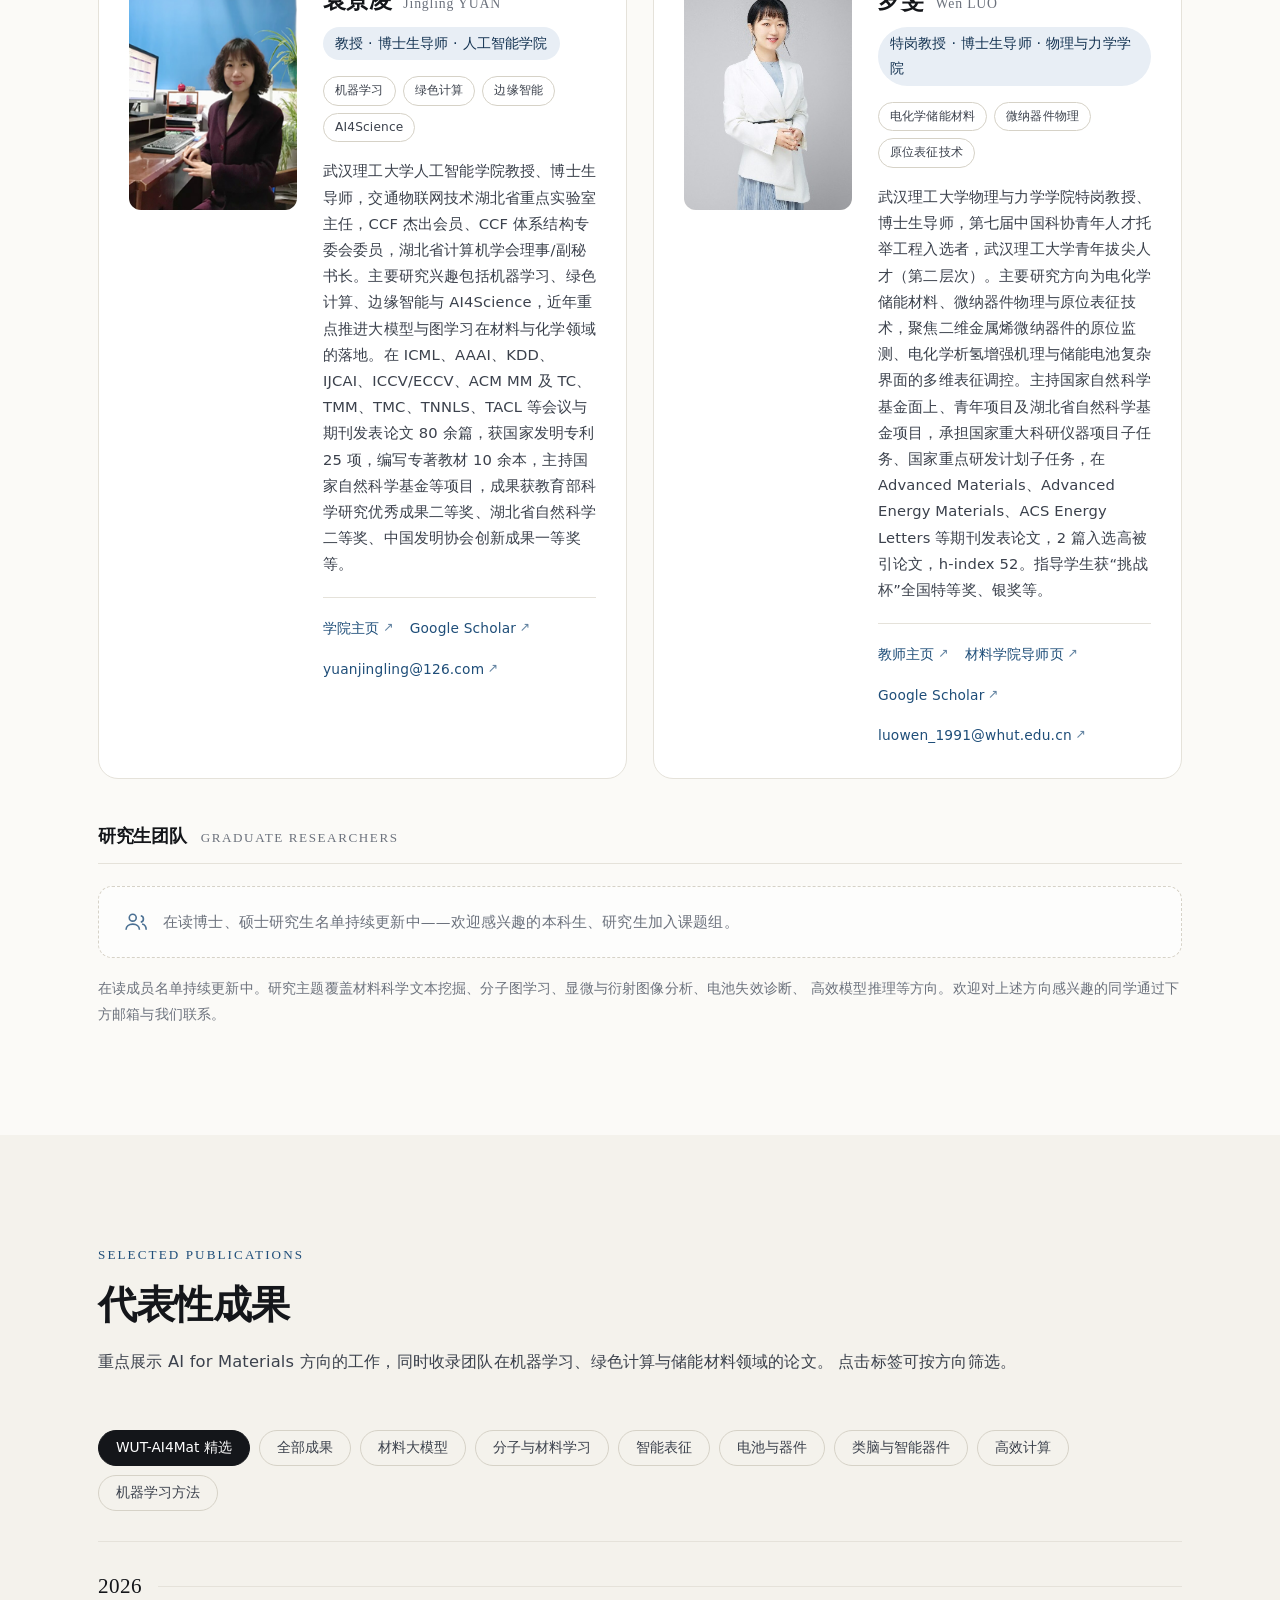
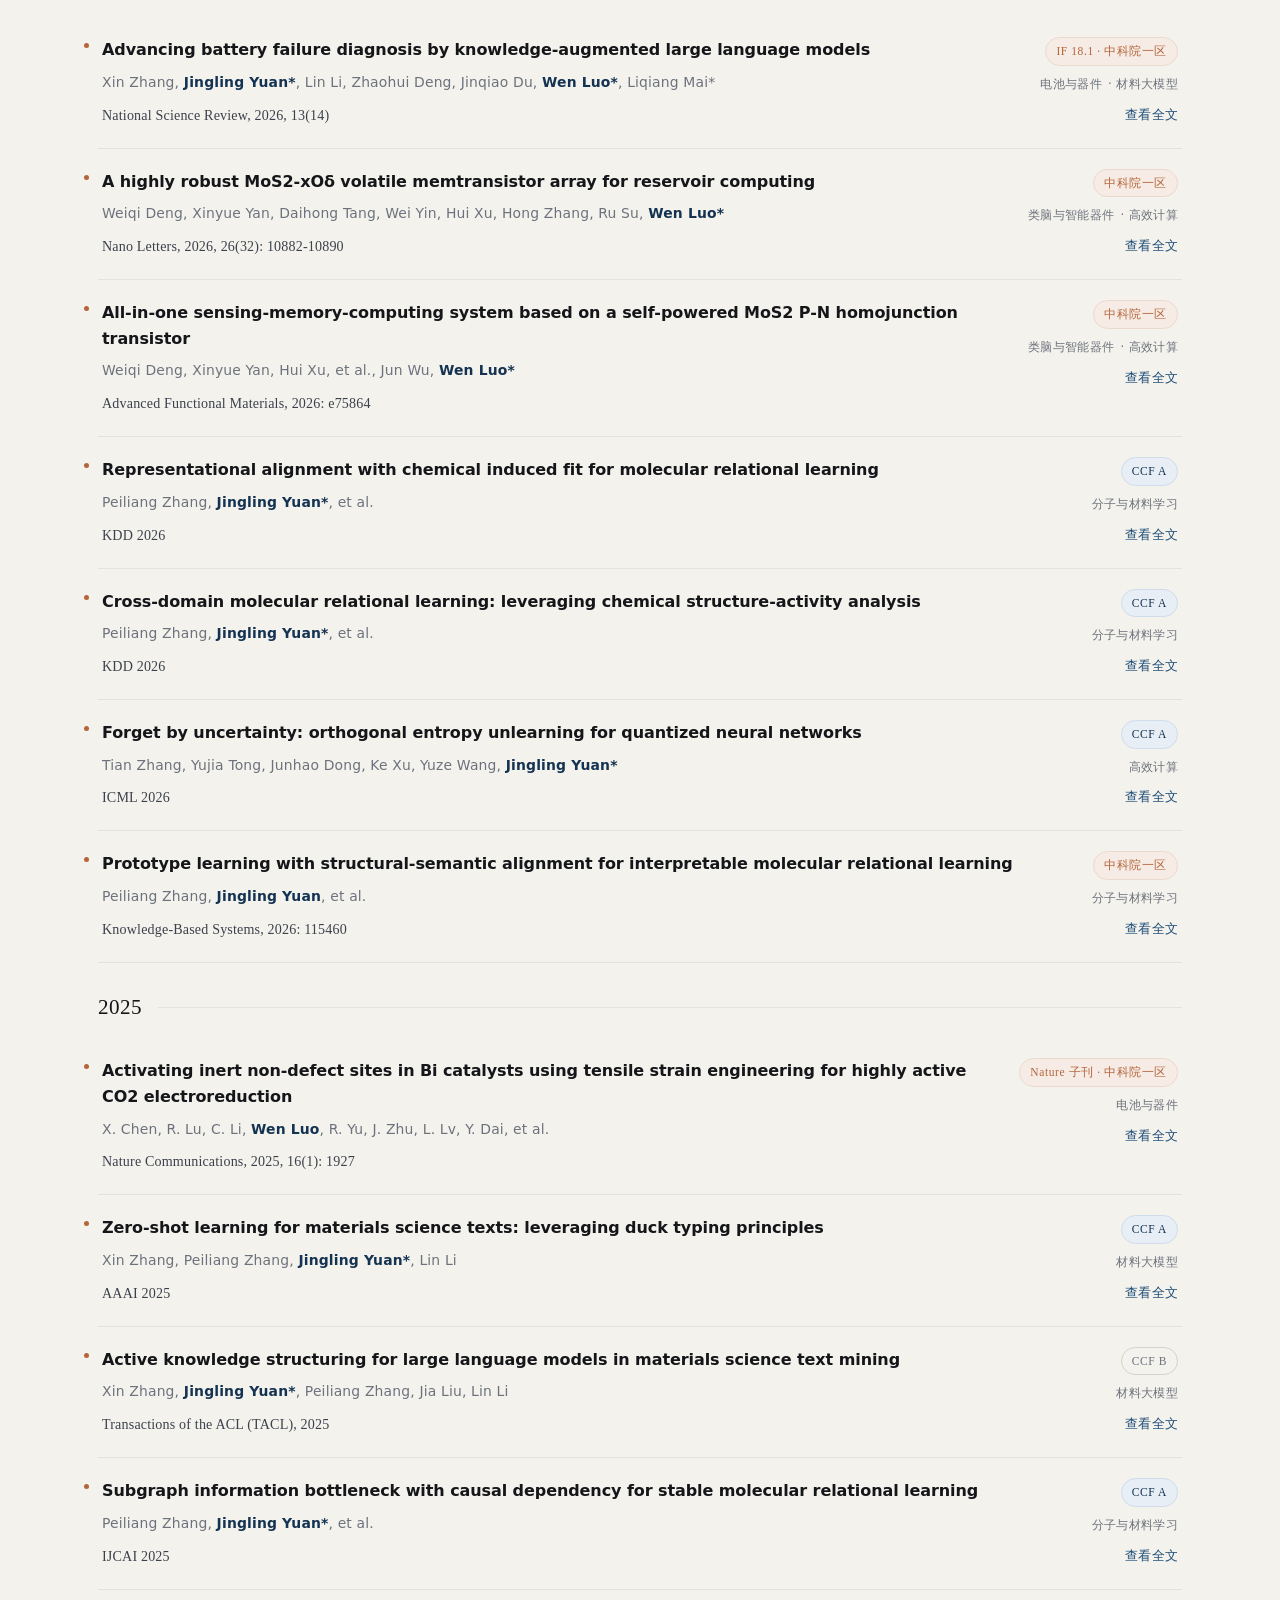
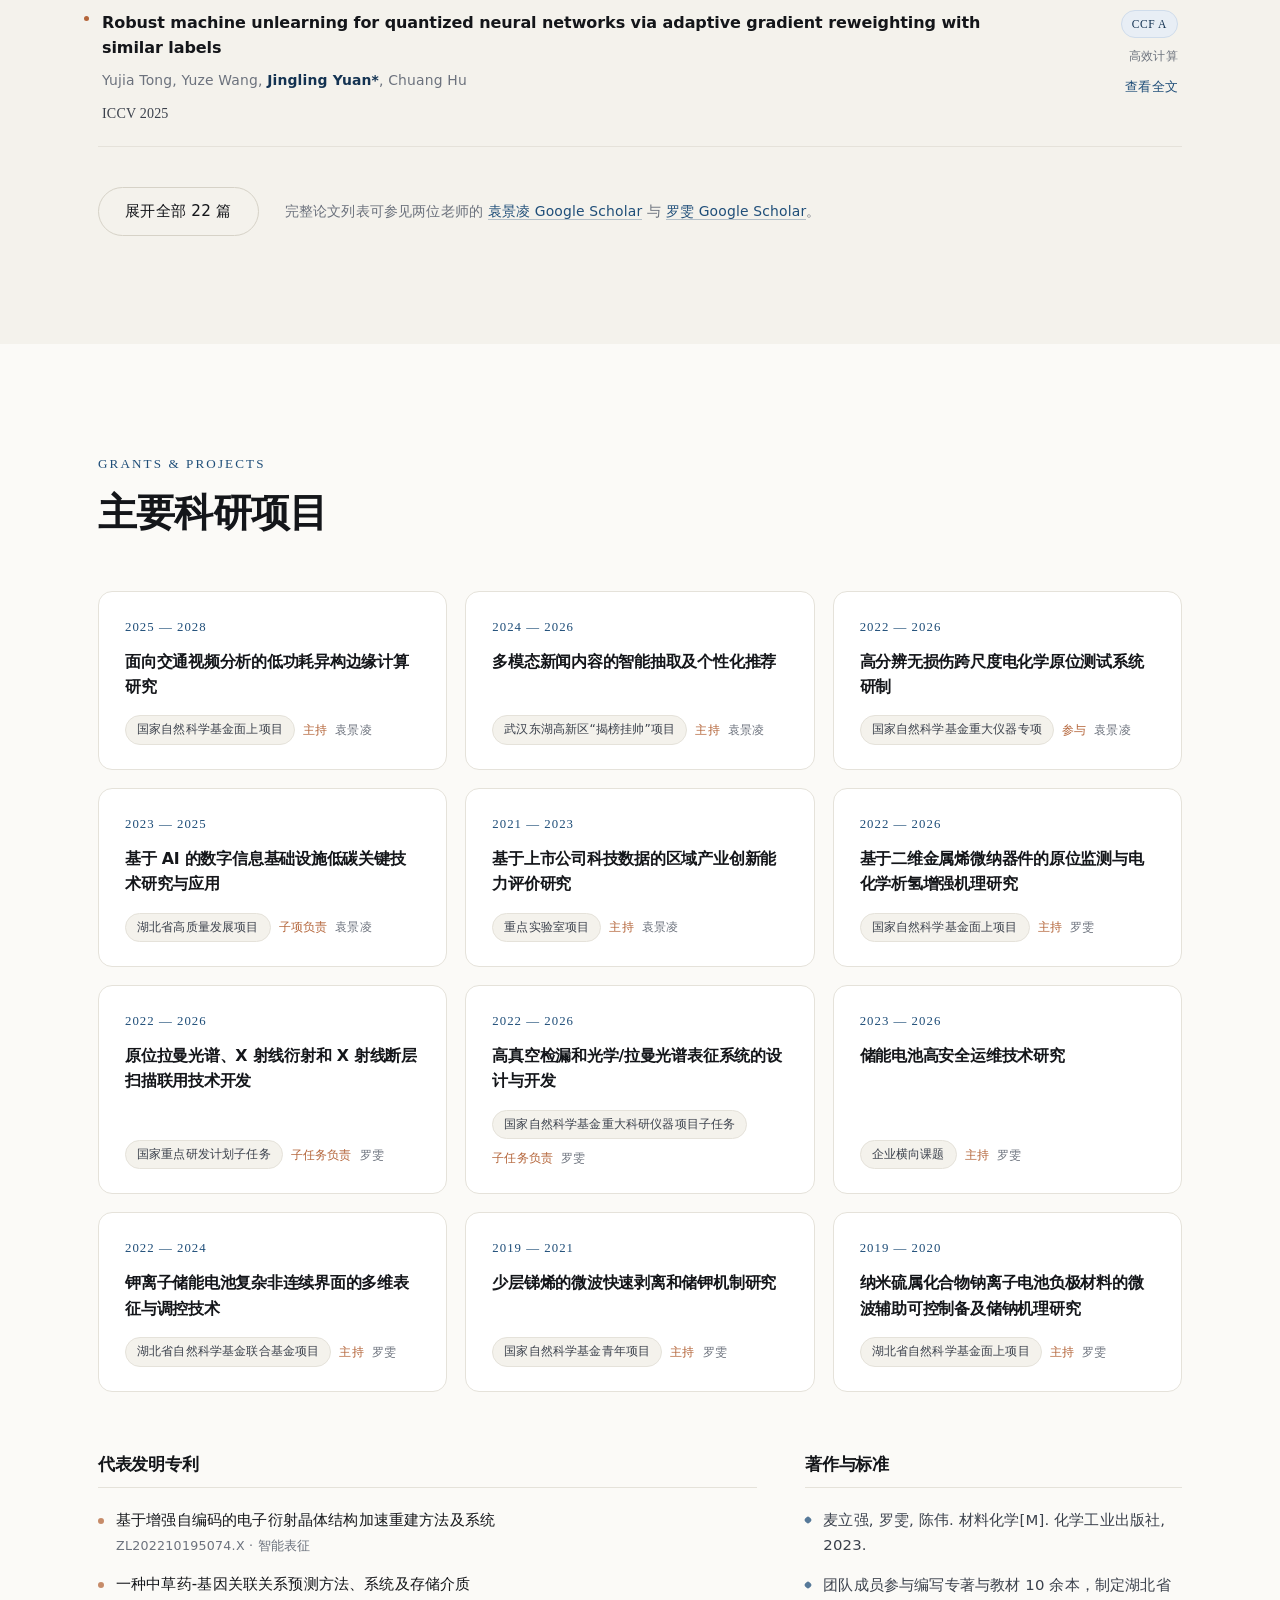
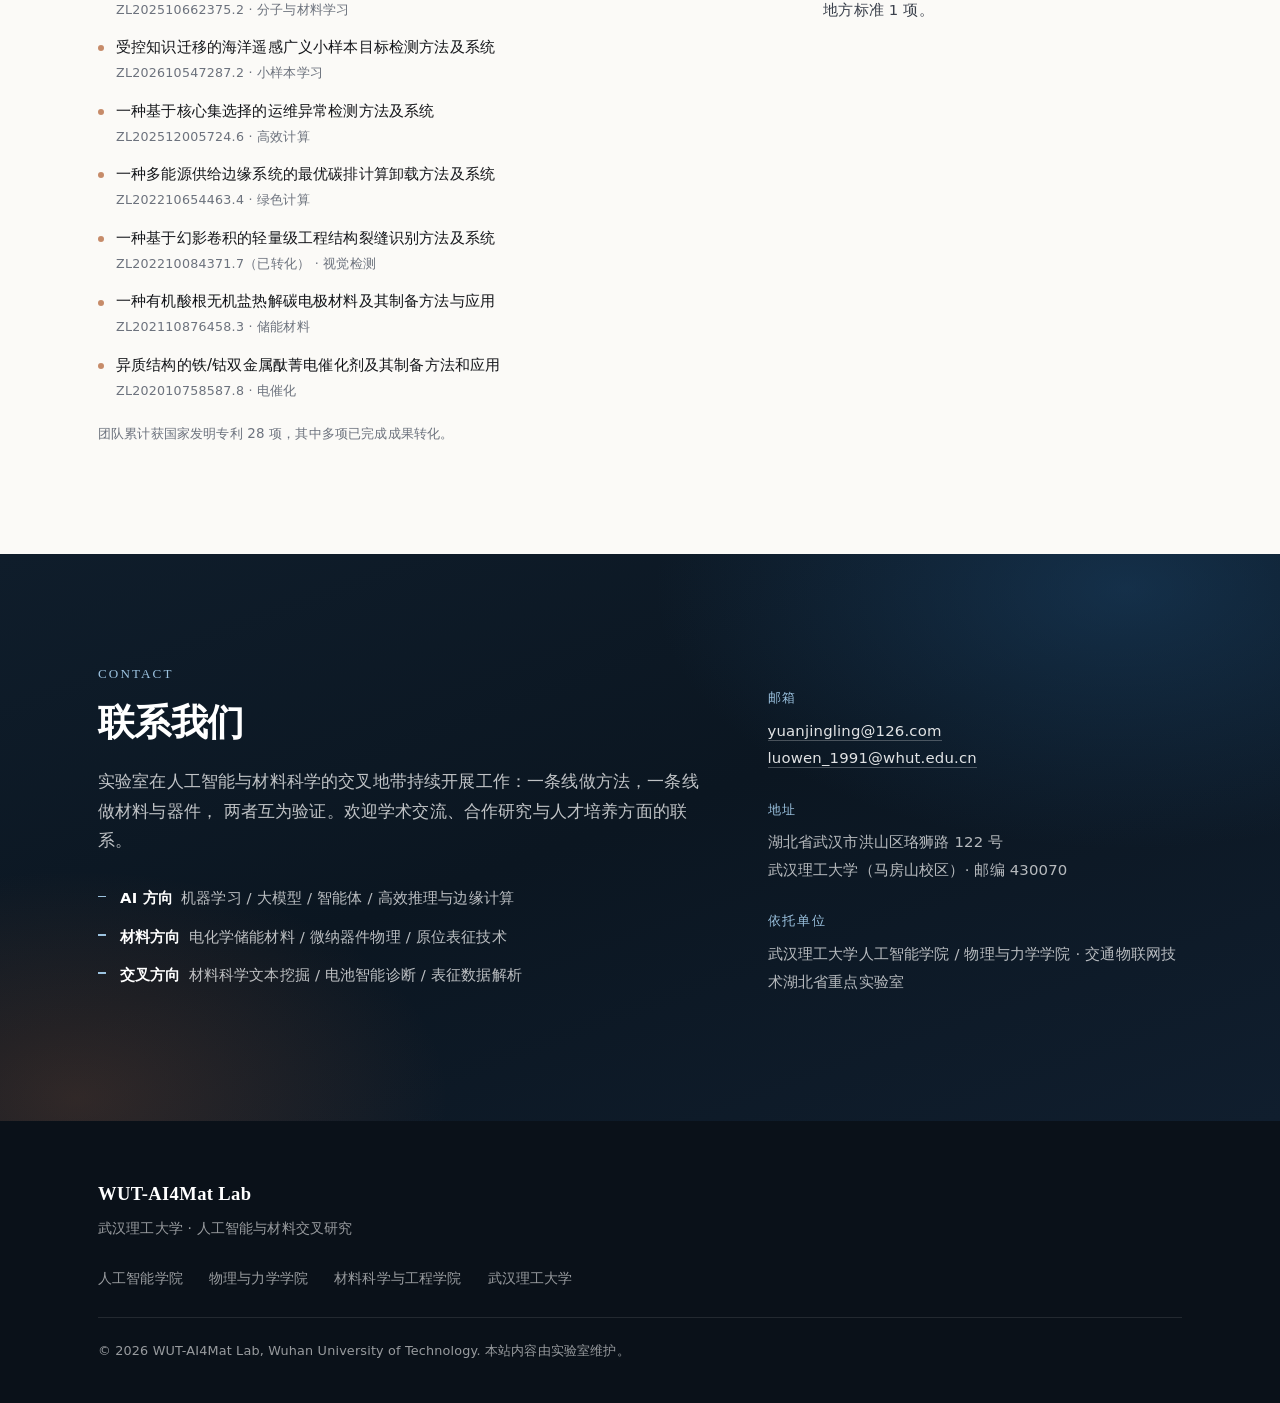
==== commit 47edc2cc: "页眉品牌名后补「实验室」三字，中文部分用无衬线体" ====
--- a/index.html
+++ b/index.html
@@ -32,7 +32,7 @@
         </svg>
       </span>
       <span class="brand-text">
-        <strong>WUT-AI4Mat</strong>
+        <strong>WUT-AI4Mat <span class="brand-cn">实验室</span></strong>
         <em>武汉理工大学 · 人工智能与材料交叉</em>
       </span>
     </a>
--- a/assets/css/style.css
+++ b/assets/css/style.css
@@ -142,6 +142,10 @@
 .brand-text strong {
   font-family: var(--font-serif); font-size: 1.06rem; letter-spacing: .02em; font-weight: 600;
 }
+/* 中文部分用无衬线体，与全站「拉丁文用衬线、中文用无衬线」的习惯一致 */
+.brand-text strong .brand-cn {
+  font-family: var(--font-sans); font-size: .88em; font-weight: 600; letter-spacing: .04em;
+}
 .brand-text em {
   font-size: .72rem; color: var(--muted); letter-spacing: .06em;
 }
